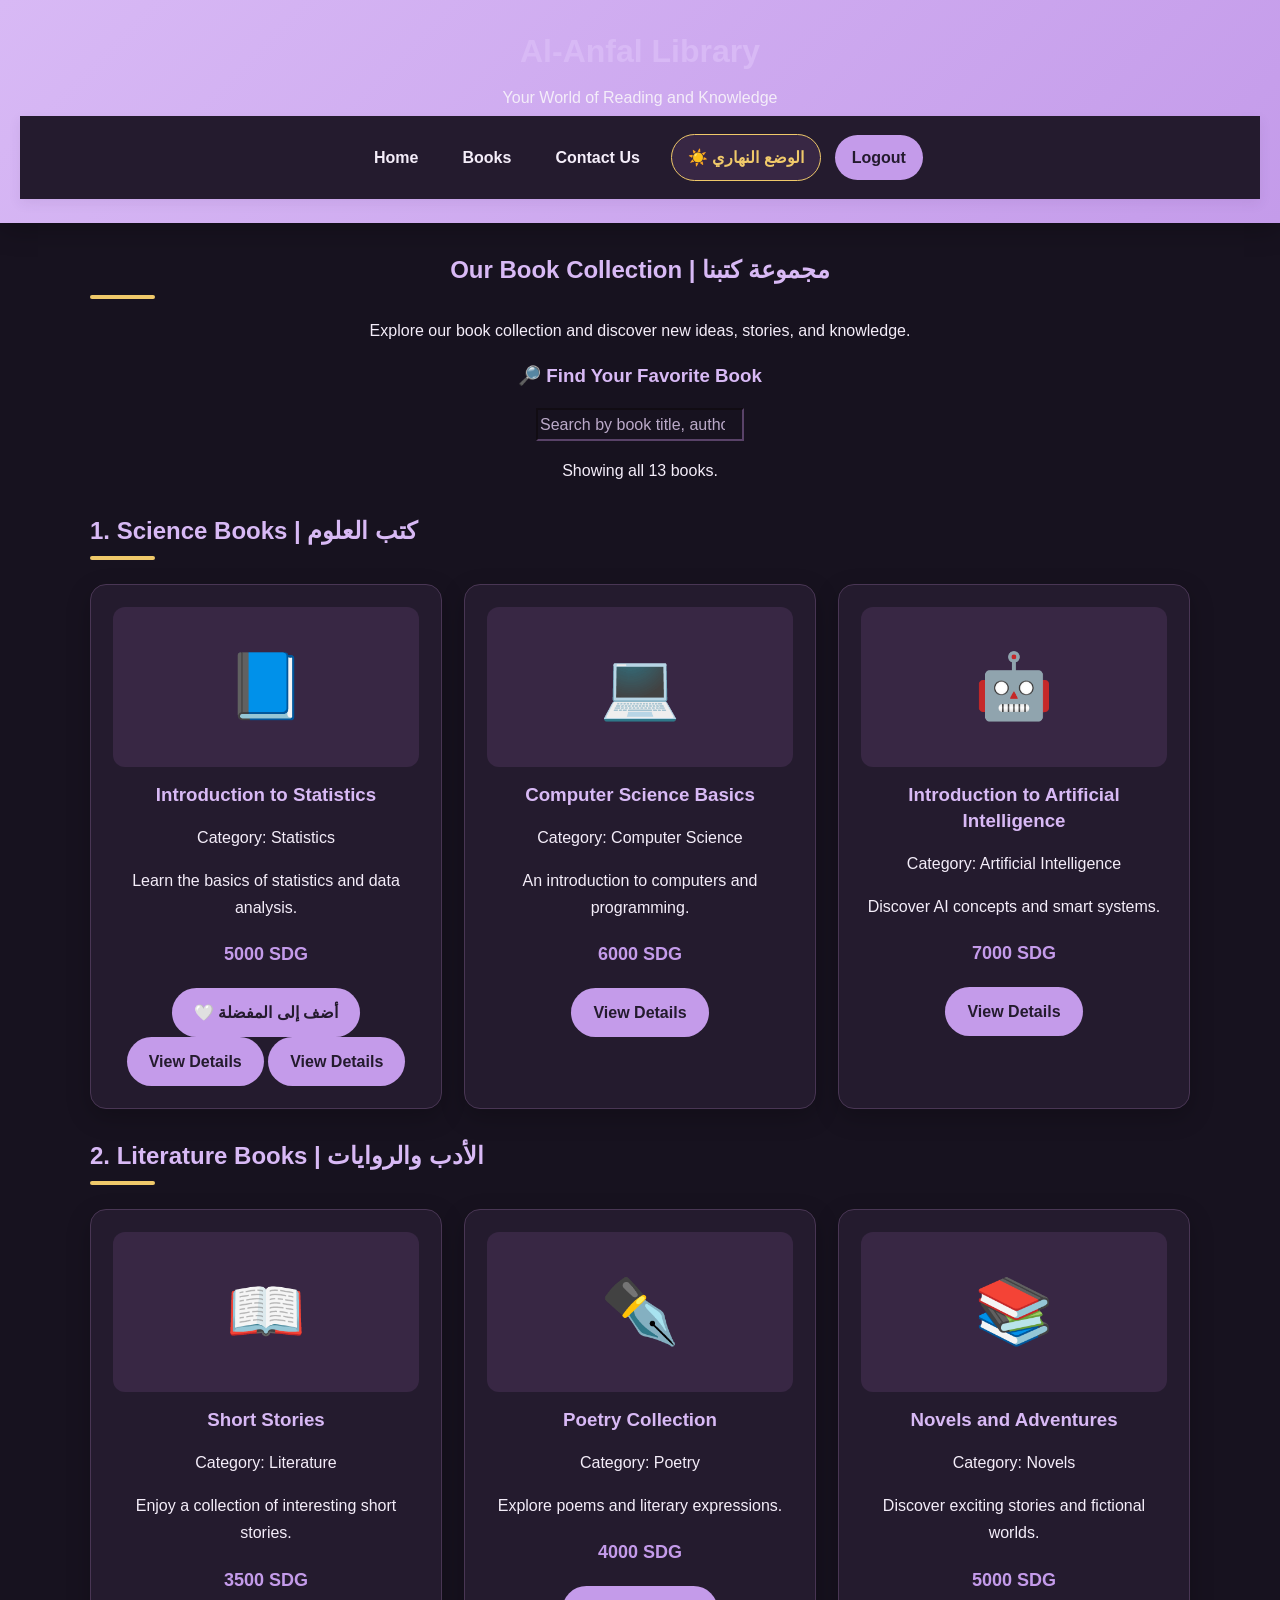
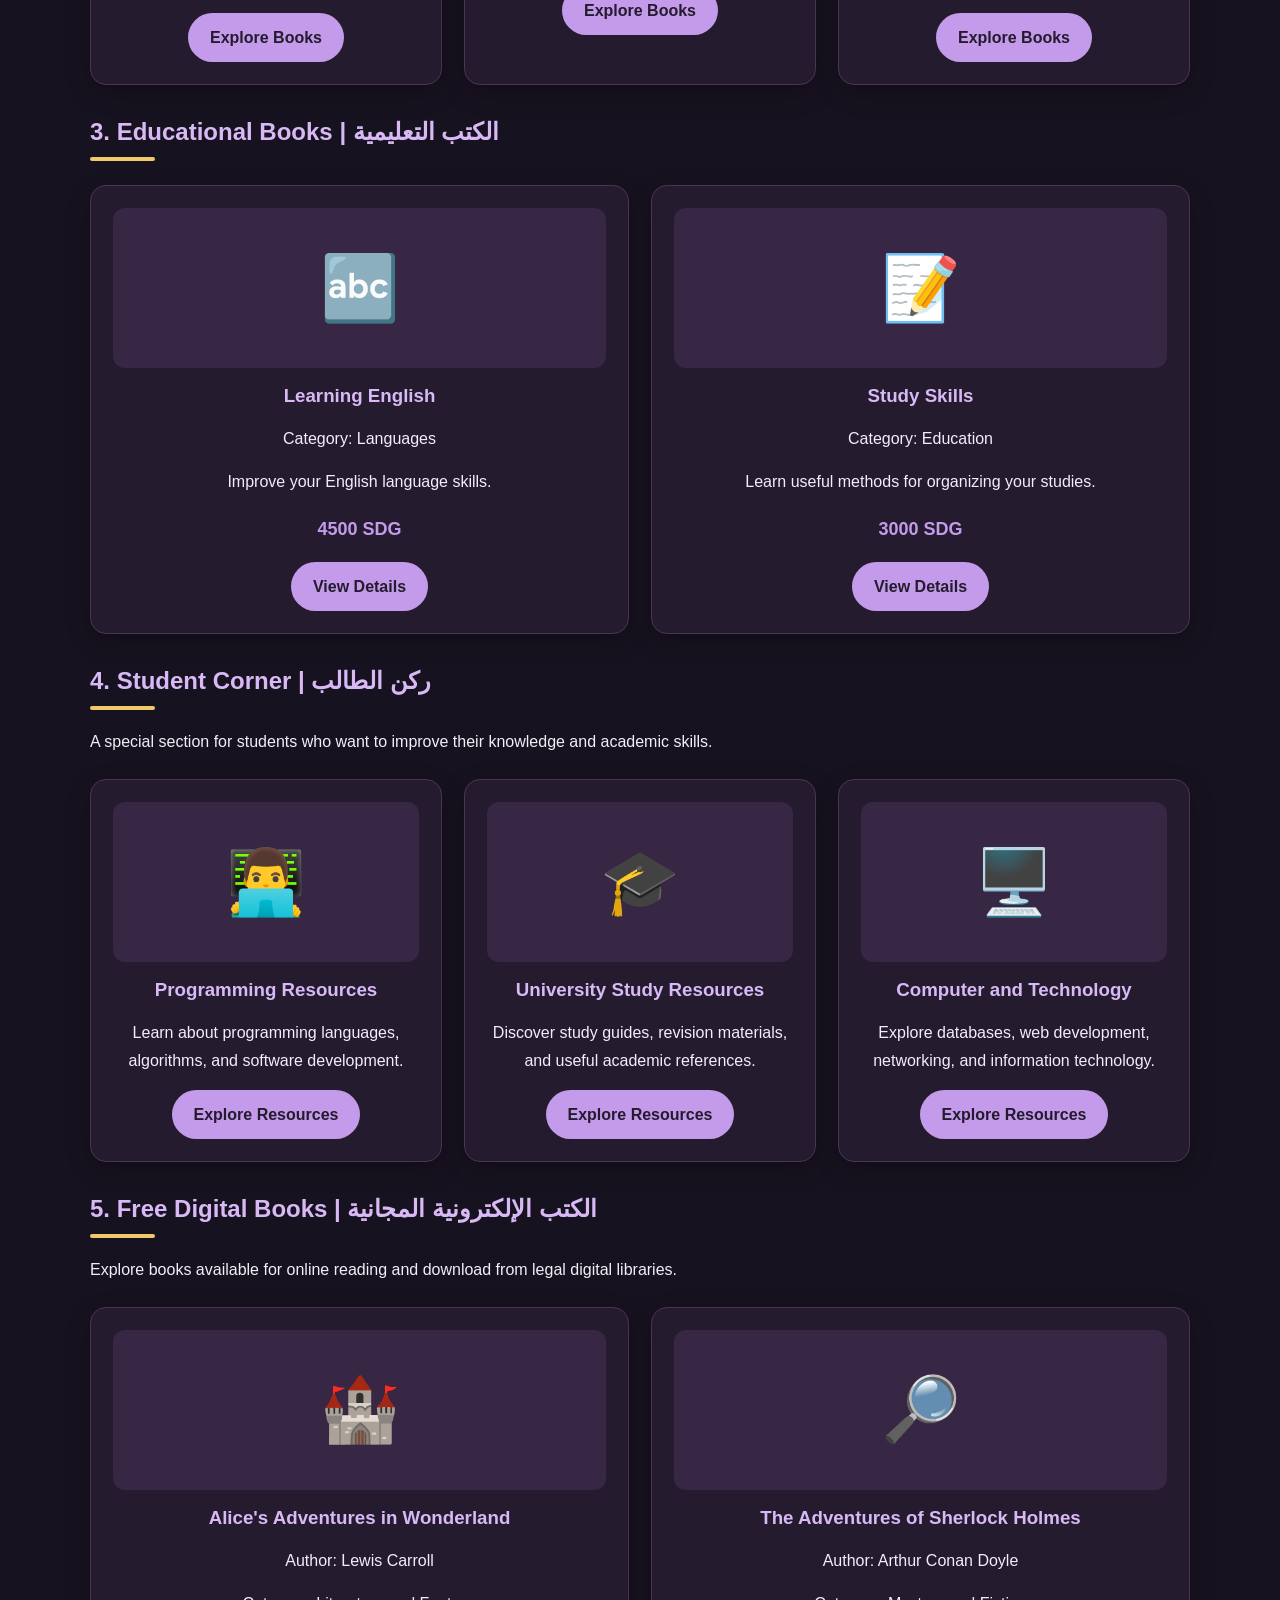
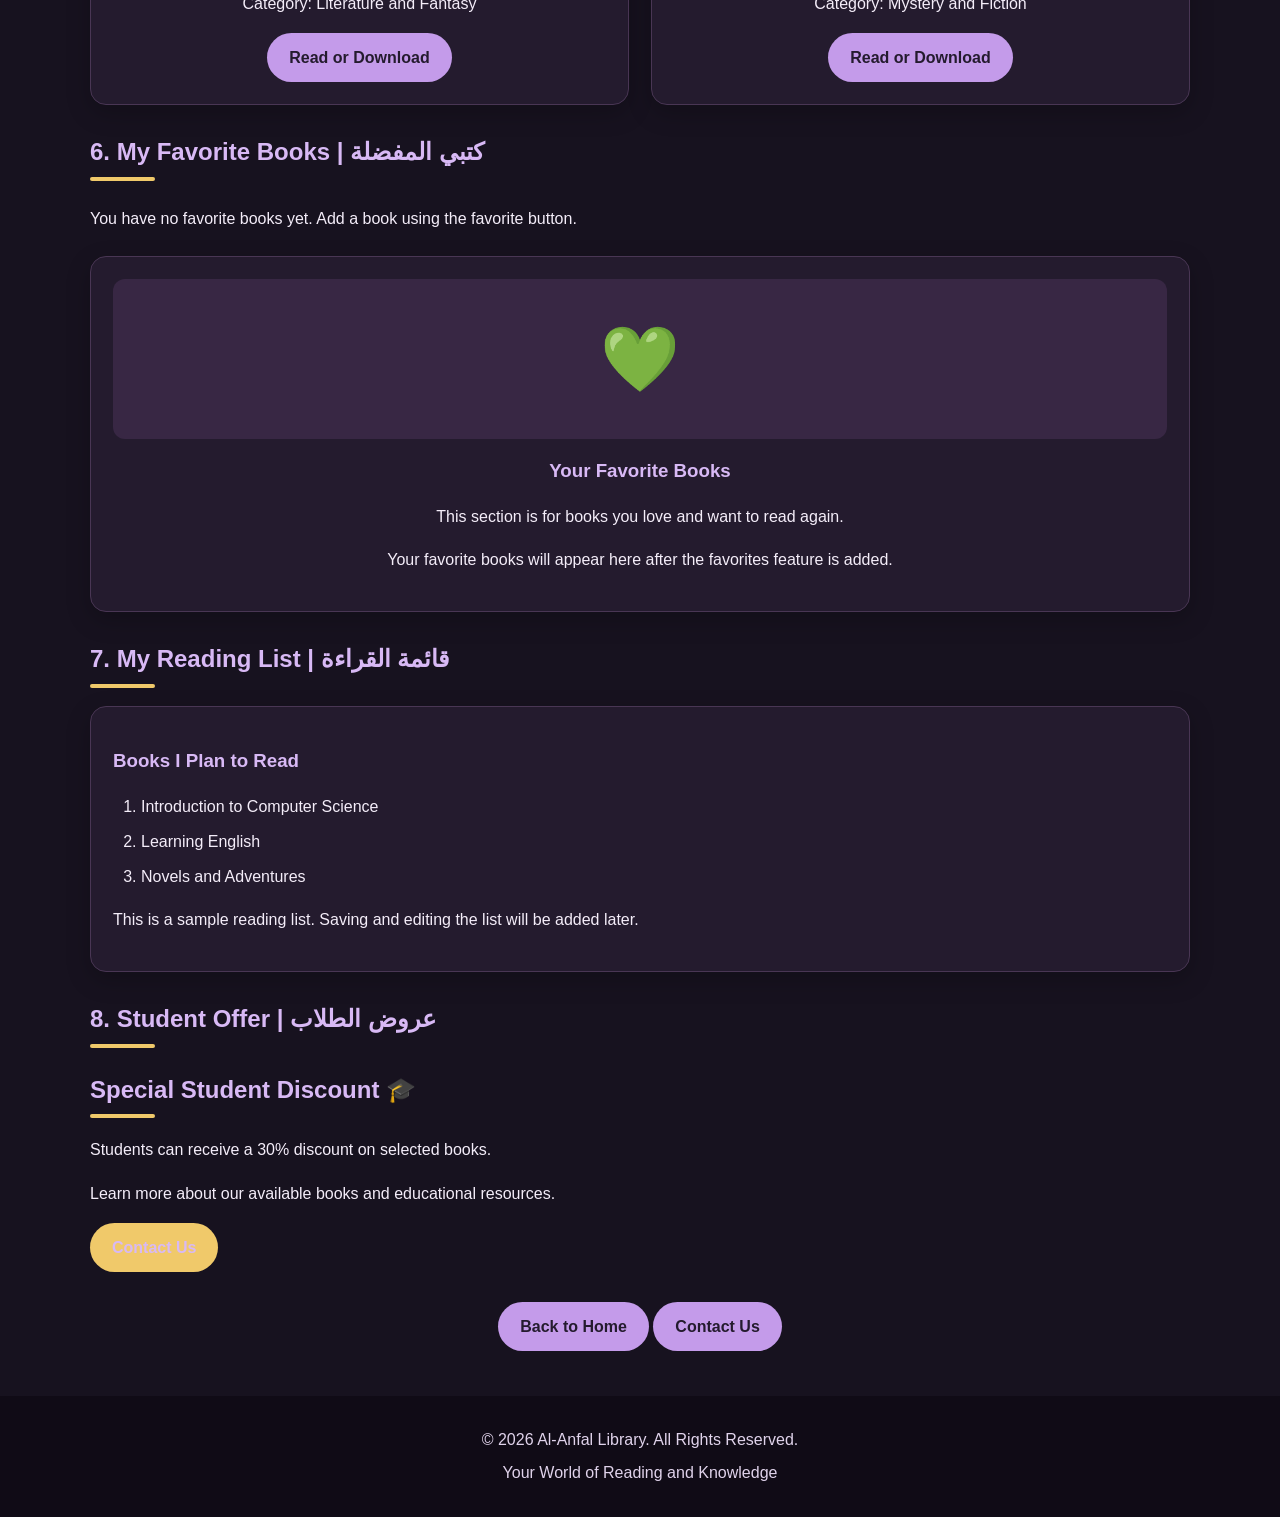
==== books.html @ e0c0d52c "Update books.html" ====
<!DOCTYPE html>
<html lang="en">

<head>
    <meta charset="UTF-8">
    <meta name="viewport" content="width=device-width, initial-scale=1.0">

    <title>Al-Anfal Library - Books</title>

    <link rel="stylesheet" href="css/style.css">
</head>

<body>

    <!-- Header -->
    <header>
        <h1>Al-Anfal Library</h1>
        <p>Your World of Reading and Knowledge</p>
        <nav class="main-nav">  
    <a href="home.html">Home</a>  
    <a href="books.html">Books</a>  
    <a href="contact.html">Contact Us</a> 
    <button type="button" id="theme-toggle" class="theme-toggle">
        🌙 الوضع الليلي
               </button>
    <a href="index.html" id="logout-link">Logout</a>  
</nav>  

        
    </header>

    <main>

        <!-- Introduction -->
        <section class="text-center">
            <h2>Our Book Collection | مجموعة كتبنا</h2>

            <p>
                Explore our book collection and discover
                new ideas, stories, and knowledge.
            </p>
    
<div class="book-search-section">
    <h3>🔎 Find Your Favorite Book</h3>

    <input
        type="search"
        id="book-search"
        class="book-search"
        placeholder="Search by book title, author, or category..."
        aria-label="Search books by title, author, or category">

    <p id="search-results" aria-live="polite">
        Explore our collection of books.
    </p>
</div>

            
        </section>

        <!-- Science Books -->
        <section id="science">

            <h2>1. Science Books | كتب العلوم</h2>

            <div class="books-grid">

                <article class="book-card" data-book-id="statistics">
                    <div class="book-cover">📘</div>
                    <div class="book-info">
                        <h3>Introduction to Statistics</h3>
                        <p>Category: Statistics</p>
                        <p>Learn the basics of statistics and data analysis.</p>
                        <p class="price">5000 SDG</p>                

<button type="button"
        class="btn favorite-btn"
        data-favorite="statistics">
    🤍 أضف إلى المفضلة
</button>

<a href="#student-offer" class="btn">View Details</a>

                        <a href="#student-offer" class="btn">View Details</a>
                    </div>
                </article>

                    <article class="book-card" data-book-id="computer-science">
                    <div class="book-cover">💻</div>

                    <div class="book-info">
                        <h3>Computer Science Basics</h3>
                        <p>Category: Computer Science</p>
                        <p>An introduction to computers and programming.</p>
                        <p class="price">6000 SDG</p>
                        <a href="#student-offer" class="btn">View Details</a>
                    </div>
                </article>

                <article class="book-card" data-book-id="artificial-intelligence">
                    <div class="book-cover">🤖</div>

                    <div class="book-info">
                        <h3>Introduction to Artificial Intelligence</h3>
                        <p>Category: Artificial Intelligence</p>
                        <p>Discover AI concepts and smart systems.</p>
                        <p class="price">7000 SDG</p>
                        <a href="#student-offer" class="btn">View Details</a>
                    </div>
                </article>

            </div>
        </section>

        <!-- Literature Books -->
        <section id="literature">

            <h2>2. Literature Books | الأدب والروايات</h2>

            <div class="books-grid">

                <article class="book-card" data-book-id="short-stories">
                    <div class="book-cover">📖</div>

                    <div class="book-info">
                        <h3>Short Stories</h3>
                        <p>Category: Literature</p>
                        <p>Enjoy a collection of interesting short stories.</p>
                        <p class="price">3500 SDG</p>
                        <a href="#pdf-books" class="btn">Explore Books</a>
                    </div>
                </article>

                <article class="book-card" data-book-id="poetry">
                    <div class="book-cover">✒️</div>

                    <div class="book-info">
                        <h3>Poetry Collection</h3>
                        <p>Category: Poetry</p>
                        <p>Explore poems and literary expressions.</p>
                        <p class="price">4000 SDG</p>
                        <a href="#pdf-books" class="btn">Explore Books</a>
                    </div>
                </article>

                <article class="book-card" data-book-id="novels">
                    <div class="book-cover">📚</div>

                    <div class="book-info">
                        <h3>Novels and Adventures</h3>
                        <p>Category: Novels</p>
                        <p>Discover exciting stories and fictional worlds.</p>
                        <p class="price">5000 SDG</p>
                        <a href="#pdf-books" class="btn">Explore Books</a>
                    </div>
                </article>

            </div>
        </section>

        <!-- Educational Books -->
        <section id="education">

            <h2>3. Educational Books | الكتب التعليمية</h2>

            <div class="books-grid">

                <article class="book-card" data-book-id="learning-english">
                    <div class="book-cover">🔤</div>

                    <div class="book-info">
                        <h3>Learning English</h3>
                        <p>Category: Languages</p>
                        <p>Improve your English language skills.</p>
                        <p class="price">4500 SDG</p>
                        <a href="#student-corner" class="btn">View Details</a>
                    </div>
                </article>

                <article class="book-card" data-book-id="study-skills">
                    <div class="book-cover">📝</div>

                    <div class="book-info">
                        <h3>Study Skills</h3>
                        <p>Category: Education</p>
                        <p>Learn useful methods for organizing your studies.</p>
                        <p class="price">3000 SDG</p>
                        <a href="#student-corner" class="btn">View Details</a>
                    </div>
                </article>

            </div>
        </section>

        <!-- Student Corner -->
        <section id="student-corner">

            <h2>4. Student Corner | ركن الطالب</h2>

            <p>
                A special section for students who want to
                improve their knowledge and academic skills.
            </p>

            <div class="books-grid">

                <article class="book-card" data-book-id="programming-resources">
                    <div class="book-cover">👨‍💻</div>

                    <div class="book-info">
                        <h3>Programming Resources</h3>
                        <p>Learn about programming languages,
                            algorithms, and software development.</p>
                        <a href="#pdf-books" class="btn">Explore Resources</a>
                    </div>
                </article>

                <article class="book-card" data-book-id="university-resources">
                    <div class="book-cover">🎓</div>

                    <div class="book-info">
                        <h3>University Study Resources</h3>
                        <p>Discover study guides, revision materials,
                            and useful academic references.</p>
                        <a href="#reading-list" class="btn">Explore Resources</a>
                    </div>
                </article>

                <article class="book-card" data-book-id="computer-technology">
                    <div class="book-cover">🖥️</div>

                    <div class="book-info">
                        <h3>Computer and Technology</h3>
                        <p>Explore databases, web development,
                            networking, and information technology.</p>
                        <a href="#pdf-books" class="btn">Explore Resources</a>
                    </div>
                </article>

            </div>
        </section>

        <!-- PDF Books -->
        <section id="pdf-books">

            <h2>5. Free Digital Books | الكتب الإلكترونية المجانية</h2>

            <p>
                Explore books available for online reading
                and download from legal digital libraries.
            </p>

            <div class="books-grid">

                <article class="book-card" data-book-id="alice-wonderland">
                    <div class="book-cover">🏰</div>

                    <div class="book-info">
                        <h3>Alice's Adventures in Wonderland</h3>
                        <p>Author: Lewis Carroll</p>
                        <p>Category: Literature and Fantasy</p>

                        <a
                            href="https://www.gutenberg.org/ebooks/11"
                            target="_blank"
                            rel="noopener noreferrer"
                            class="btn">
                            Read or Download
                        </a>
                    </div>
                </article>

                <article class="book-card" data-book-id="sherlock-holmes">
                    <div class="book-cover">🔎</div>

                    <div class="book-info">
                        <h3>The Adventures of Sherlock Holmes</h3>
                        <p>Author: Arthur Conan Doyle</p>
                        <p>Category: Mystery and Fiction</p>

                        <a
                            href="https://www.gutenberg.org/ebooks/1661"
                            target="_blank"
                            rel="noopener noreferrer"
                            class="btn">
                            Read or Download
                        </a>
                    </div>
                </article>

            </div>
        </section>

        <!-- Favorites -->
        <section id="favorites">

            <h2>6. My Favorite Books | كتبي المفضلة</h2>
        <div id="favorites-list" class="books-grid"></div>

            <div class="card text-center">
                <div class="book-cover">💚</div>

                <h3>Your Favorite Books</h3>

                <p>
                    This section is for books you love and want
                    to read again.
                </p>

                <p>
                    Your favorite books will appear here after
                    the favorites feature is added.
                </p>
            </div>
        </section>

        <!-- Reading List -->
        <section id="reading-list">

            <h2>7. My Reading List | قائمة القراءة</h2>

            <div class="card">
                <h3>Books I Plan to Read</h3>

                <ol>
                    <li>Introduction to Computer Science</li>
                    <li>Learning English</li>
                    <li>Novels and Adventures</li>
                </ol>

                <p>
                    This is a sample reading list.
                    Saving and editing the list will be added later.
                </p>
            </div>
        </section>

        <!-- Student Offer -->
        <section id="student-offer">

            <h2>8. Student Offer | عروض الطلاب</h2>

            <div class="hero">
                <h2>Special Student Discount 🎓</h2>

                <p>
                    Students can receive a 30% discount
                    on selected books.
                </p>

                <p>
                    Learn more about our available books
                    and educational resources.
                </p>

                <a href="contact.html" class="btn btn-gold">
                    Contact Us
                </a>
            </div>
        </section>

        <!-- Navigation Links -->
        <section class="text-center">
            <a href="home.html" class="btn">Back to Home</a>
            <a href="contact.html" class="btn">Contact Us</a>
        </section>

    </main>

    <!-- Footer -->
    <footer>
        <p>&copy; 2026 Al-Anfal Library. All Rights Reserved.</p>
        <p>Your World of Reading and Knowledge</p>
    </footer>
  
 <script src="js/script.js" defer></script>

</body>
</html>
---- css/style.css ----
/* ==========================================
   AL-ANFAL LIBRARY - MAIN STYLE SHEET
   Purple, Gold, Cream and White Theme
========================================== */

/* 1. General Settings */
:root {
    --primary: #43215F;
    --secondary: #7545A5;
    --light-purple: #F0E8FA;
    --gold: #D6A83E;
    --cream: #FFF9EF;
    --white: #FFFFFF;
    --text: #30243A;
    --muted: #756B7C;
    --border: #E5D9EF;
    --shadow: 0 8px 24px rgba(67, 33, 95, 0.12);
    --radius: 16px;
}

* {
    box-sizing: border-box;
}

html {
    scroll-behavior: smooth;
}

body {
    margin: 0;
    padding: 0;
    font-family: Arial, Tahoma, sans-serif;
    background: var(--cream);
    color: var(--text);
    line-height: 1.7;
    font-size: 16px;
}

img {
    max-width: 100%;
    height: auto;
}

a {
    color: var(--secondary);
    text-decoration: none;
    transition: 0.25s ease;
}

a:hover {
    color: var(--gold);
}

button,
input,
textarea,
select {
    font: inherit;
}

button,
input[type="submit"] {
    cursor: pointer;
}

/* 2. Header */
header {
    background: linear-gradient(135deg, var(--primary), var(--secondary));
    color: var(--white);
    padding: 24px 20px;
    text-align: center;
    box-shadow: var(--shadow);
}

header h1,
header h2 {
    color: var(--white);
    margin: 5px 0 10px;
}

header p {
    margin: 5px 0;
    color: var(--light-purple);
}

header img {
    max-height: 130px;
    object-fit: contain;
}

/* 3. Navigation */
nav,
.main-nav {
    display: flex;
    flex-wrap: wrap;
    justify-content: center;
    align-items: center;
    gap: 10px;
    width: 100%;
    padding: 14px 12px;
    background: var(--white);
    box-shadow: 0 4px 12px rgba(67, 33, 95, 0.08);
    position: relative;
    z-index: 5;
}

nav a,
.main-nav a {
    display: inline-block;
    padding: 9px 17px;
    border-radius: 25px;
    color: var(--primary);
    font-weight: bold;
    white-space: nowrap;
}

nav a:hover,
.main-nav a:hover,
nav a.active {
    background: var(--light-purple);
    color: var(--secondary);
}

nav a.logout-link,
.main-nav a#logout-link,
nav a:last-child.logout-link {
    background: var(--secondary);
    color: var(--white);
}

nav a.logout-link:hover,
.main-nav a#logout-link:hover {
    background: var(--primary);
    color: var(--gold);
}

/* 4. Main Content */
main {
    width: min(1100px, 94%);
    margin: 30px auto;
    min-height: 50vh;
}

section {
    margin-bottom: 30px;
}

h1,
h2,
h3,
h4 {
    color: var(--primary);
    line-height: 1.4;
}

h2 {
    margin-top: 25px;
    margin-bottom: 18px;
}

h2::after {
    content: "";
    display: block;
    width: 65px;
    height: 4px;
    margin-top: 8px;
    border-radius: 5px;
    background: var(--gold);
}

/* 5. Library Banner */
.library-banner {
    min-height: 300px;
    display: flex;
    flex-direction: column;
    justify-content: center;
    align-items: center;
    text-align: center;
    padding: 35px 20px;
    margin: 24px auto;
    width: min(1100px, 94%);
    border-radius: var(--radius);
    color: var(--white);
    background:
        linear-gradient(rgba(42, 20, 61, 0.65),
                        rgba(42, 20, 61, 0.65)),
        url("library-banner.png") center/cover no-repeat;
    box-shadow: var(--shadow);
}

.library-banner h1,
.library-banner h2,
.library-banner p {
    color: var(--white);
}

.library-banner h1 {
    font-size: clamp(28px, 5vw, 44px);
}

.library-banner p {
    max-width: 700px;
}

/* 6. General Cards */
.card,
.book-card,
.feature-card,
.info-card,
.contact-card {
    background: var(--white);
    border: 1px solid var(--border);
    border-radius: var(--radius);
    padding: 22px;
    box-shadow: var(--shadow);
    transition: transform 0.25s ease, box-shadow 0.25s ease;
}

.card:hover,
.book-card:hover,
.feature-card:hover,
.info-card:hover,
.contact-card:hover {
    transform: translateY(-4px);
    box-shadow: 0 12px 28px rgba(67, 33, 95, 0.17);
}

/* 7. Grids */
.books-grid,
.features-grid,
.cards-grid,
.book-list,
.services-grid {
    display: grid;
    grid-template-columns: repeat(auto-fit, minmax(220px, 1fr));
    gap: 22px;
    margin: 24px 0;
}

.book-card,
.feature-card {
    text-align: center;
    overflow: hidden;
}

.book-card h3,
.feature-card h3 {
    margin: 12px 0;
}

.book-card p,
.feature-card p {
    color: var(--muted);
}

/* 8. Book Images */
.book-card img,
.book-cover img,
.book-image,
.feature-card img {
    display: block;
    width: 100%;
    height: 220px;
    object-fit: cover;
    border-radius: 12px;
    margin: 0 auto 15px;
}

.book-cover {
    min-height: 160px;
    display: flex;
    justify-content: center;
    align-items: center;
    font-size: 64px;
    background: var(--light-purple);
    border-radius: 12px;
    margin-bottom: 15px;
}

.book-card .price,
.price {
    color: var(--secondary);
    font-weight: bold;
    font-size: 18px;
}

/* 9. Buttons */
.btn,
button,
input[type="submit"],
.button {
    display: inline-block;
    border: none;
    border-radius: 28px;
    padding: 11px 22px;
    background: var(--secondary);
    color: var(--white);
    font-weight: bold;
    text-align: center;
    transition: 0.25s ease;
}

.btn:hover,
button:hover,
input[type="submit"]:hover,
.button:hover {
    background: var(--primary);
    color: var(--gold);
    transform: translateY(-2px);
}

.btn-gold {
    background: var(--gold);
    color: var(--primary);
}

/* 10. Forms, Login and Create Account */
form {
    width: 100%;
}

.login-container,
.login-box,
.account-container,
.register-container,
.form-container {
    width: min(460px, 92%);
    margin: 35px auto;
    padding: 30px;
    background: var(--white);
    border: 1px solid var(--border);
    border-radius: 20px;
    box-shadow: var(--shadow);
}

.login-container h2,
.login-box h2,
.account-container h2,
.register-container h2,
.form-container h2 {
    text-align: center;
}

label {
    display: block;
    margin: 12px 0 6px;
    color: var(--primary);
    font-weight: bold;
}

input[type="text"],
input[type="email"],
input[type="password"],
input[type="tel"],
input[type="number"],
input[type="url"],
select,
textarea {
    width: 100%;
    padding: 12px 14px;
    margin-bottom: 12px;
    border: 1px solid var(--border);
    border-radius: 10px;
    background: #FFFEFF;
    color: var(--text);
    outline: none;
}

input:focus,
select:focus,
textarea:focus {
    border-color: var(--secondary);
    box-shadow: 0 0 0 3px rgba(117, 69, 165, 0.12);
}

textarea {
    min-height: 120px;
    resize: vertical;
}

form input[type="submit"],
.login-container button,
.login-box button,
.account-container button,
.register-container button {
    width: 100%;
    margin-top: 10px;
}

.form-links,
.login-links {
    text-align: center;
    margin-top: 18px;
}

.form-links a,
.login-links a {
    display: inline-block;
    margin: 5px;
}

/* 11. Contact Page */
.contact-container,
.contact-section {
    display: grid;
    grid-template-columns: repeat(auto-fit, minmax(250px, 1fr));
    gap: 22px;
    margin: 25px 0;
}

.contact-card {
    overflow-wrap: anywhere;
}

.contact-card h3 {
    color: var(--secondary);
}

/* 12. Comments */
.comments-section,
.comment-box {
    background: var(--white);
    padding: 24px;
    margin: 25px 0;
    border-radius: var(--radius);
    border: 1px solid var(--border);
    box-shadow: var(--shadow);
}

.comment {
    padding: 14px;
    margin: 12px 0;
    background: var(--light-purple);
    border-radius: 10px;
    overflow-wrap: anywhere;
}

/* 13. Student Corner and Reading Lists */
.student-corner,
.reading-list,
.favorites-section,
.free-books {
    background: var(--white);
    padding: 24px;
    margin: 25px 0;
    border-radius: var(--radius);
    border: 1px solid var(--border);
}

li {
    margin-bottom: 8px;
}

ul,
ol {
    padding-inline-start: 28px;
}

/* 14. Footer */
footer {
    margin-top: 45px;
    padding: 24px 16px;
    text-align: center;
    background: var(--primary);
    color: var(--white);
}

footer p {
    margin: 6px 0;
    color: var(--light-purple);
}

footer a {
    color: var(--gold);
}

footer a:hover {
    color: var(--white);
}

/* 15. Utility Classes */
.text-center {
    text-align: center;
}

.highlight {
    color: var(--secondary);
    font-weight: bold;
}

.gold-text {
    color: var(--gold);
}

.hidden {
    display: none;
}

hr {
    border: none;
    border-top: 1px solid var(--border);
    margin: 25px 0;
}

/* 16. Tablet and Mobile */
@media (max-width: 768px) {
    header {
        padding: 20px 12px;
    }

    nav,
    .main-nav {
        gap: 6px;
        padding: 10px 6px;
    }

    nav a,
    .main-nav a {
        padding: 8px 12px;
        font-size: 14px;
    }

    main {
        width: 94%;
        margin: 22px auto;
    }

    .library-banner {
        min-height: 230px;
        padding: 25px 14px;
    }

    .books-grid,
    .features-grid,
    .cards-grid,
    .book-list,
    .services-grid {
        grid-template-columns: repeat(auto-fit, minmax(155px, 1fr));
        gap: 14px;
    }

    .book-card,
    .feature-card,
    .card {
        padding: 14px;
    }

    .book-card img,
    .book-cover img,
    .book-image,
    .feature-card img {
        height: 170px;
    }

    .login-container,
    .login-box,
    .account-container,
    .register-container,
    .form-container {
        padding: 22px 18px;
    }
}

@media (max-width: 400px) {
    body {
        font-size: 14px;
    }

    nav a,
    .main-nav a {
        padding: 7px 10px;
        font-size: 12px;
    }

    .books-grid,
    .features-grid,
    .cards-grid,
    .book-list,
    .services-grid {
        grid-template-columns: 1fr;
    }

    .book-card img,
    .book-cover img,
    .book-image,
    .feature-card img {
        height: 220px;
    }
}

/* =====================================
   AL-ANFAL LIBRARY - DARK MODE
===================================== */

body {
    transition:
        background-color 0.3s ease,
        color 0.3s ease;
}

body.dark-mode {
    --primary: #D8B9F5;
    --secondary: #C49BEA;
    --light-purple: #382744;
    --gold: #F0C96A;
    --cream: #17121F;
    --white: #241B2E;
    --text: #F4EDF9;
    --muted: #C5B8D0;
    --border: #493654;
    --shadow: 0 8px 24px rgba(0, 0, 0, 0.22);

    background: var(--cream);
    color: var(--text);
}

/* Headings and text */
body.dark-mode h1,
body.dark-mode h2,
body.dark-mode h3,
body.dark-mode h4 {
    color: var(--primary);
}

body.dark-mode p,
body.dark-mode li,
body.dark-mode label {
    color: var(--text);
}

/* Navigation */
body.dark-mode nav,
body.dark-mode .main-nav {
    background: #241B2E;
}

body.dark-mode nav a,
body.dark-mode .main-nav a {
    color: #F4EDF9;
}

body.dark-mode nav a:hover,
body.dark-mode .main-nav a:hover,
body.dark-mode nav a.active {
    background: #493654;
    color: #F0C96A;
}

/* Cards and sections */
body.dark-mode .card,
body.dark-mode .book-card,
body.dark-mode .feature-card,
body.dark-mode .info-card,
body.dark-mode .contact-card,
body.dark-mode .comments-section,
body.dark-mode .comment-box,
body.dark-mode .student-corner,
body.dark-mode .reading-list,
body.dark-mode .favorites-section,
body.dark-mode .free-books {
    background: #241B2E;
    color: #F4EDF9;
    border-color: #493654;
}

/* Inputs */
body.dark-mode input,
body.dark-mode textarea,
body.dark-mode select {
    background: #17121F;
    color: #F4EDF9;
    border-color: #594268;
}

body.dark-mode input::placeholder,
body.dark-mode textarea::placeholder {
    color: #BBAAC9;
}

/* Book cover placeholders */
body.dark-mode .book-cover {
    background: #382744;
}

/* Comments */
body.dark-mode .comment {
    background: #382744;
    color: #F4EDF9;
}

/* Keep banner image and overlay */
body.dark-mode .library-banner {
    color: #FFFFFF;
}

/* Footer */
body.dark-mode footer {
    background: #100B16;
    color: #F4EDF9;
}

body.dark-mode footer p {
    color: #E0D3EB;
}

/* Theme toggle button */
.theme-toggle {
    display: inline-flex;
    align-items: center;
    justify-content: center;
    gap: 8px;
    padding: 9px 16px;
    margin: 4px;
    border: 1px solid #D6A83E;
    border-radius: 25px;
    background: #F0E8FA;
    color: #43215F;
    font-weight: bold;
    cursor: pointer;
}

.theme-toggle:hover {
    background: #D6A83E;
    color: #43215F;
}

body.dark-mode .theme-toggle {
    background: #382744;
    color: #F0C96A;
    border-color: #F0C96A;
}
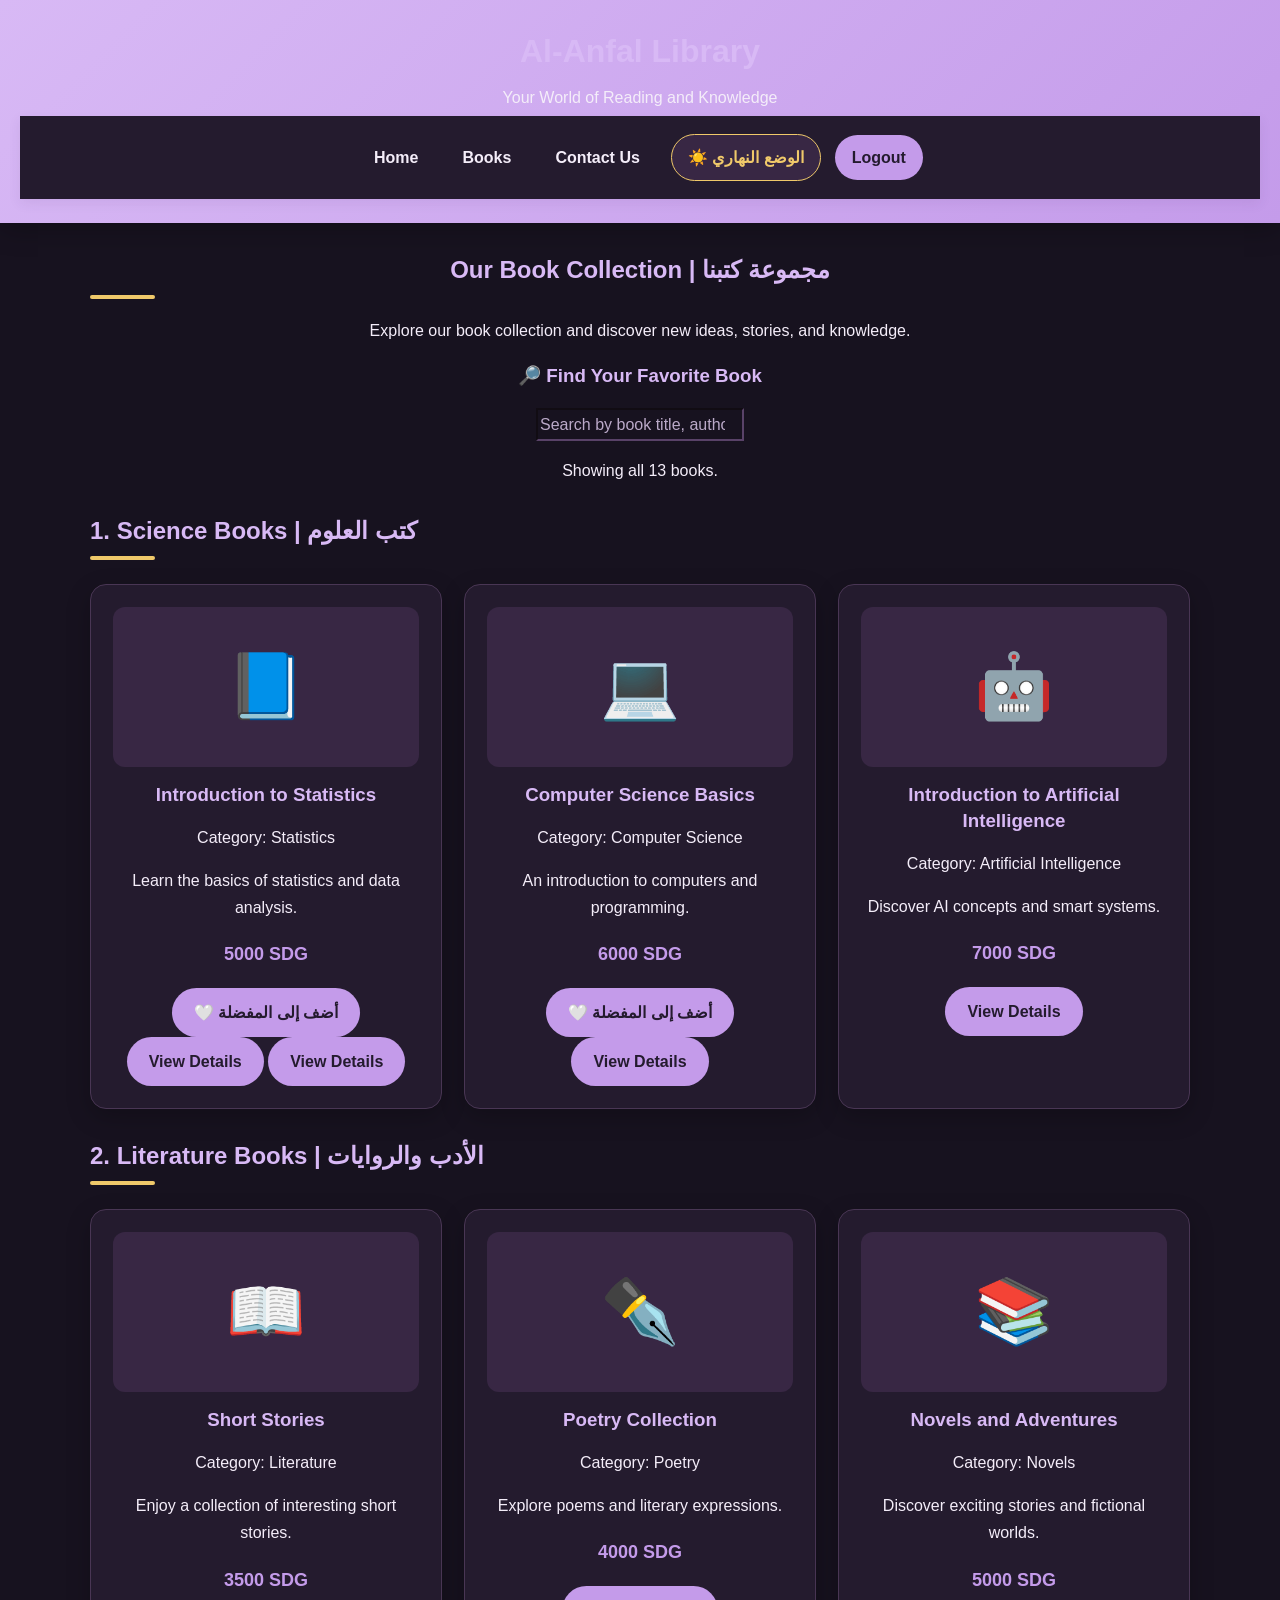
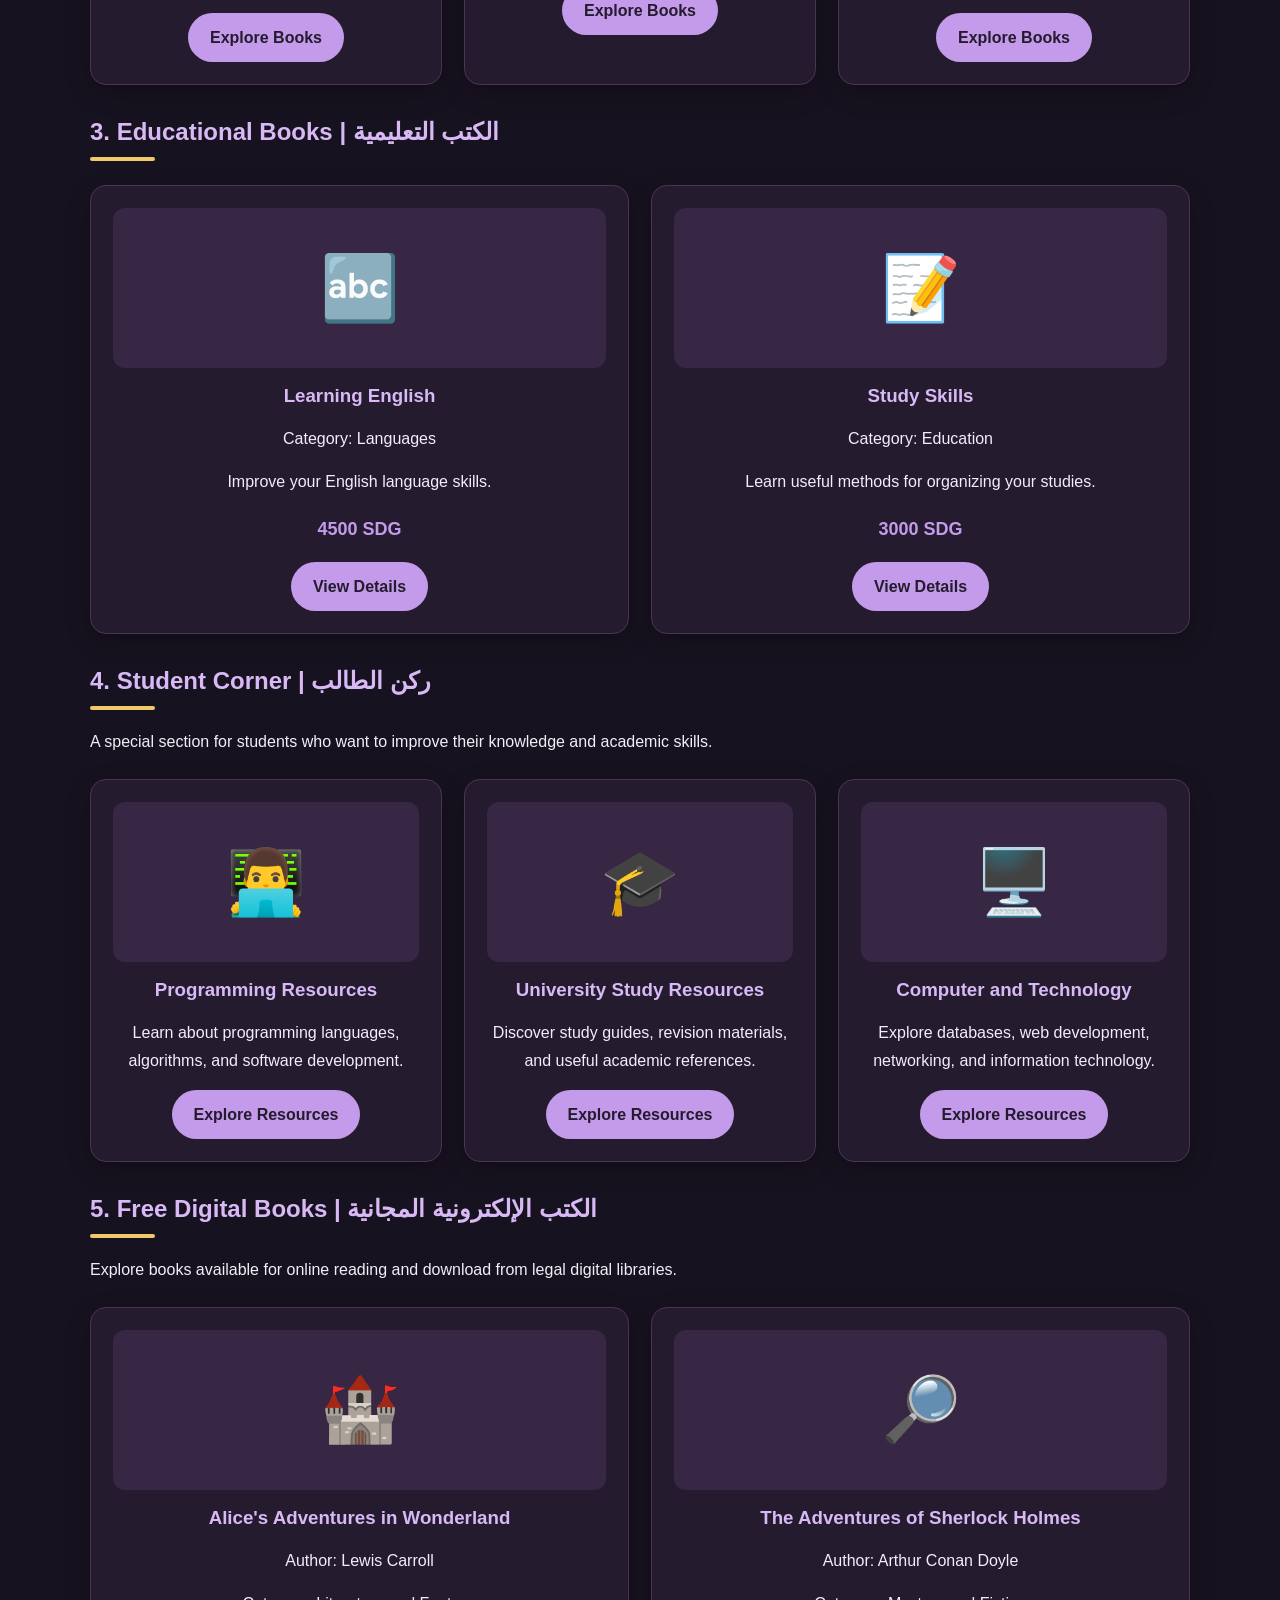
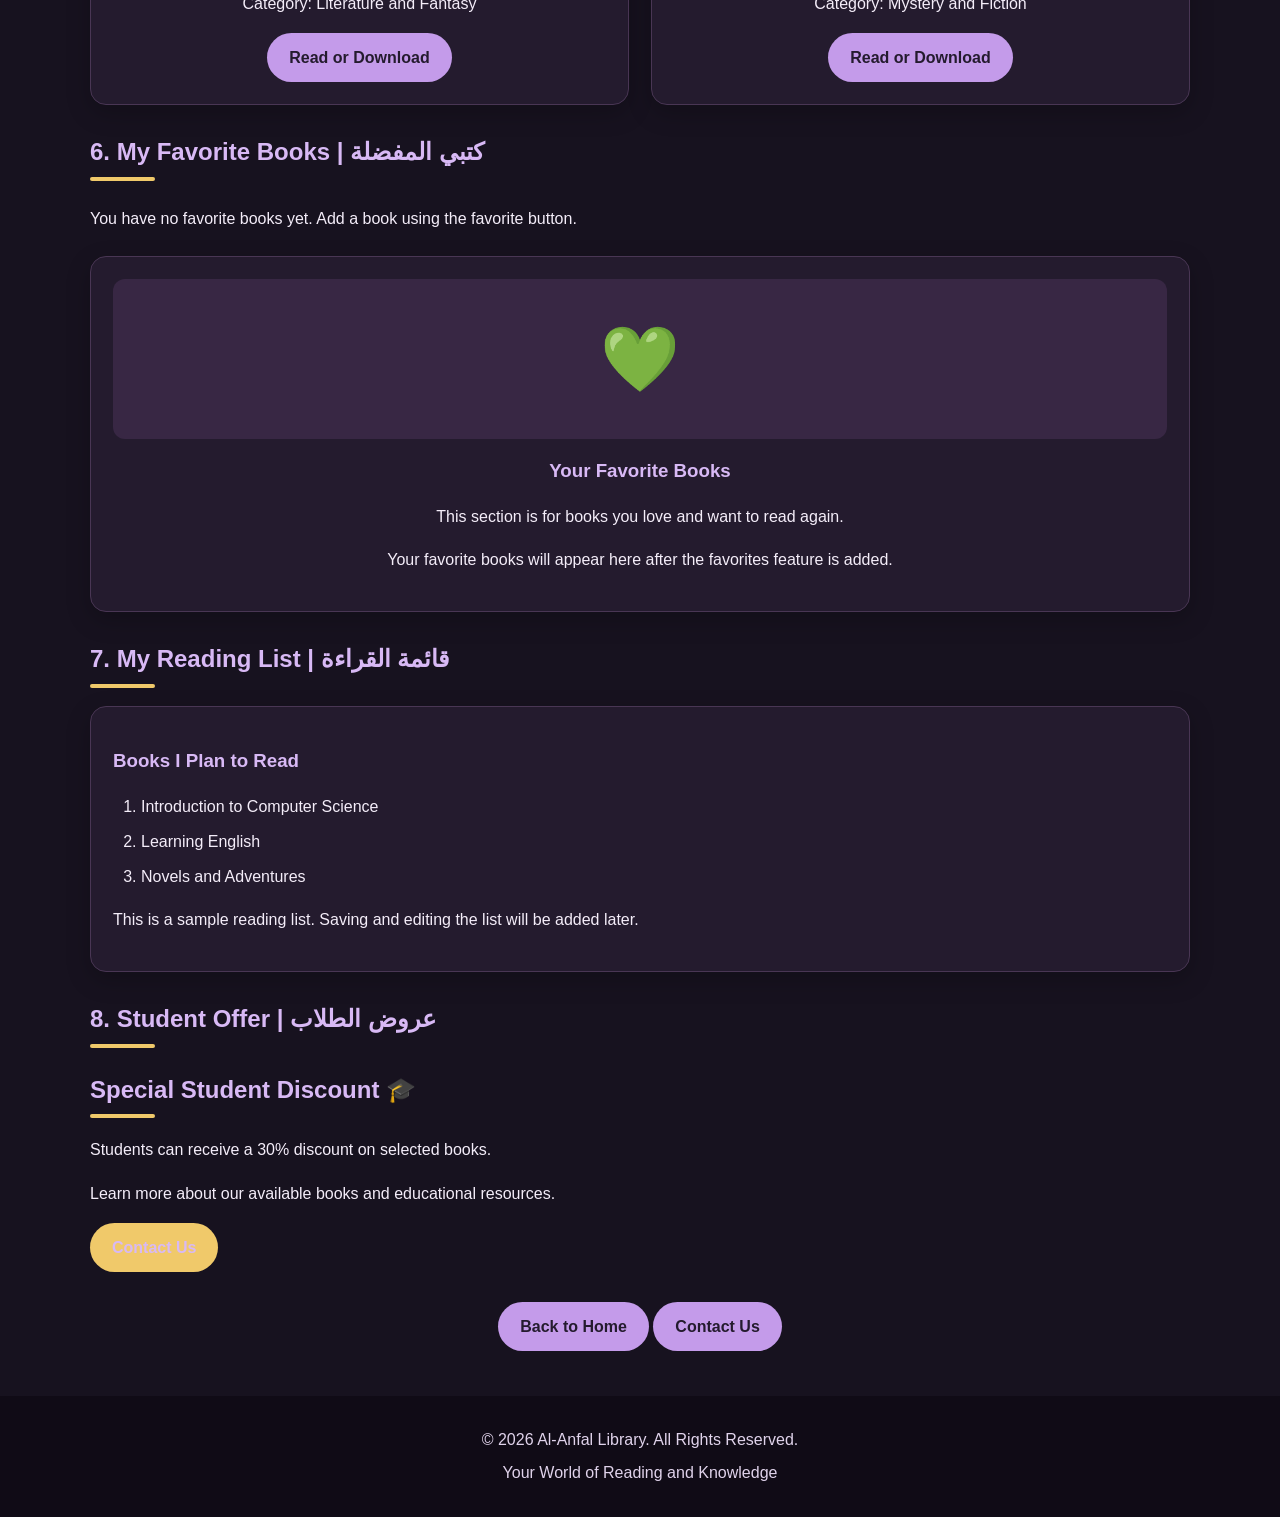
==== commit 10028090: "Update books.html" ====
--- a/books.html
+++ b/books.html
@@ -93,7 +93,13 @@
                         <p>Category: Computer Science</p>
                         <p>An introduction to computers and programming.</p>
                         <p class="price">6000 SDG</p>
-                        <a href="#student-offer" class="btn">View Details</a>
+
+<button type="button"
+        class="btn favorite-btn"
+        data-favorite="computer-science">
+    🤍 أضف إلى المفضلة
+</button>
+<a href="#student-offer" class="btn">View Details</a>
                     </div>
                 </article>
 
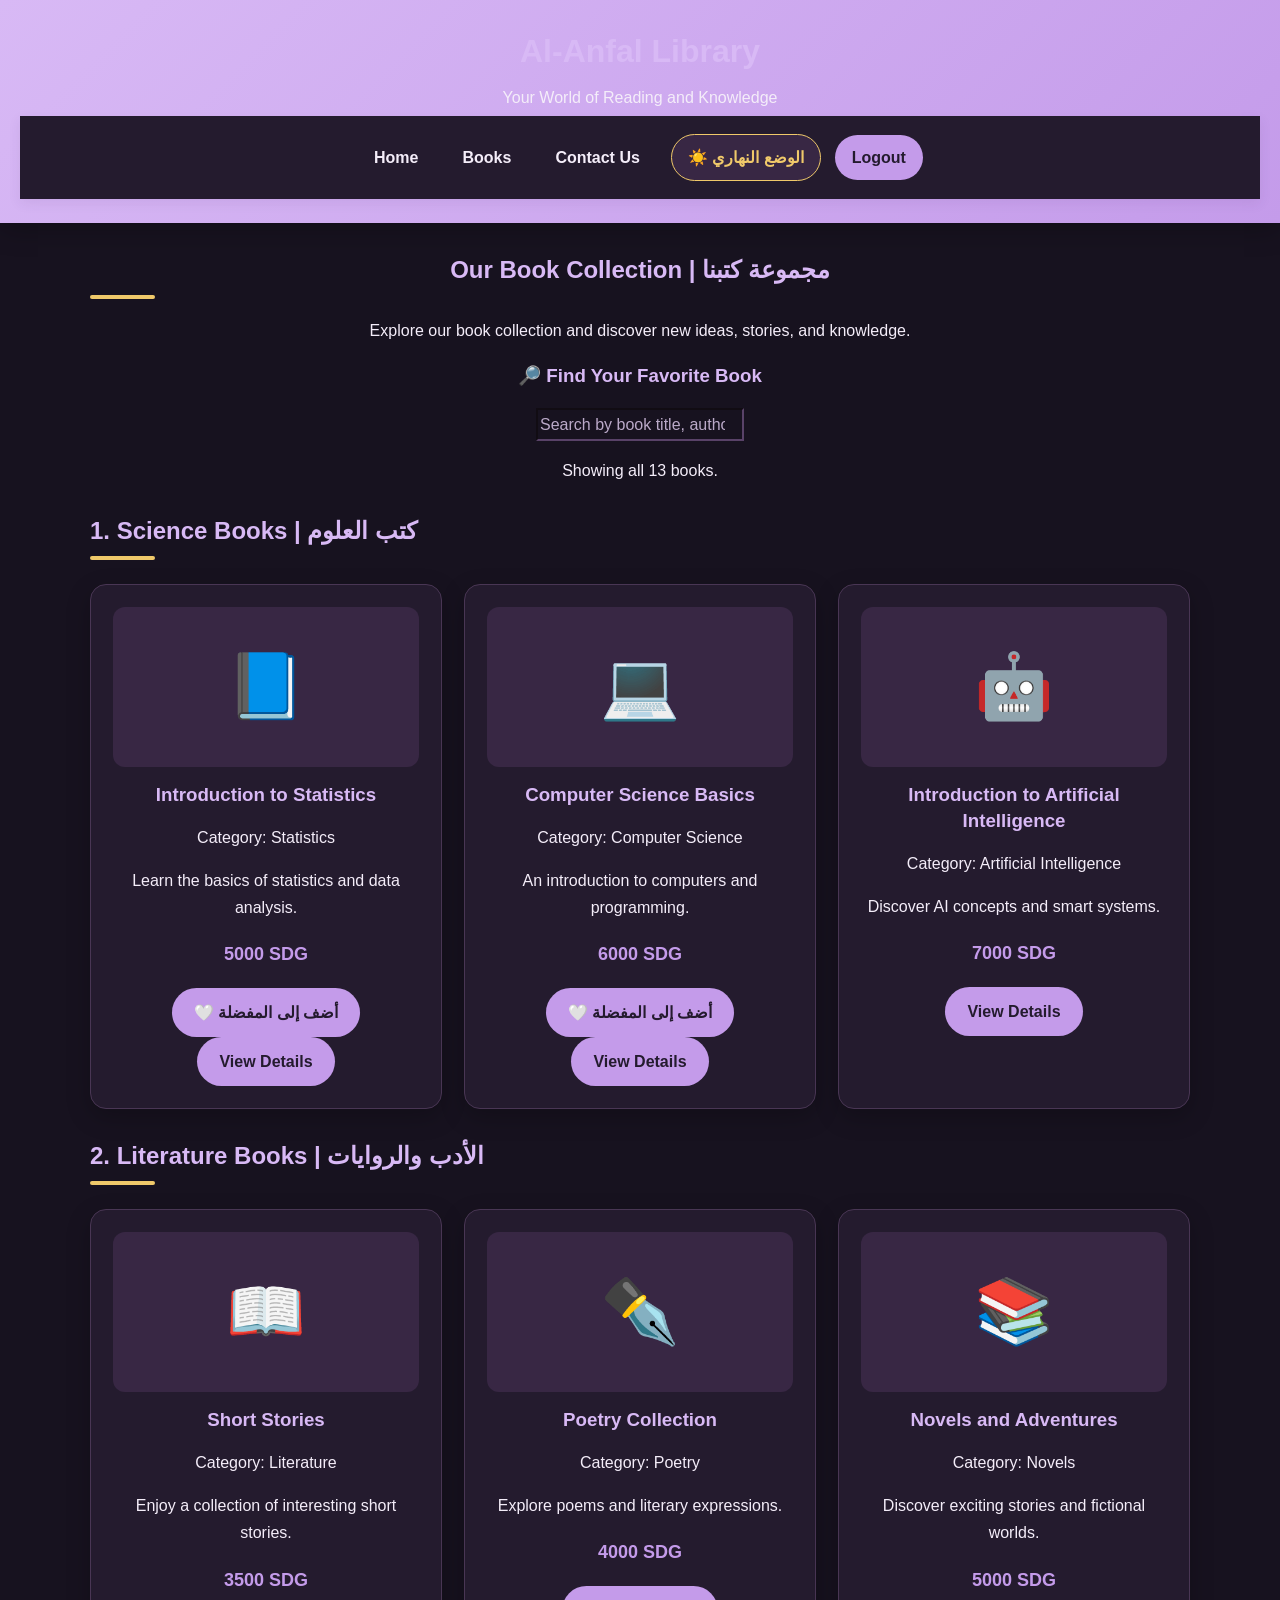
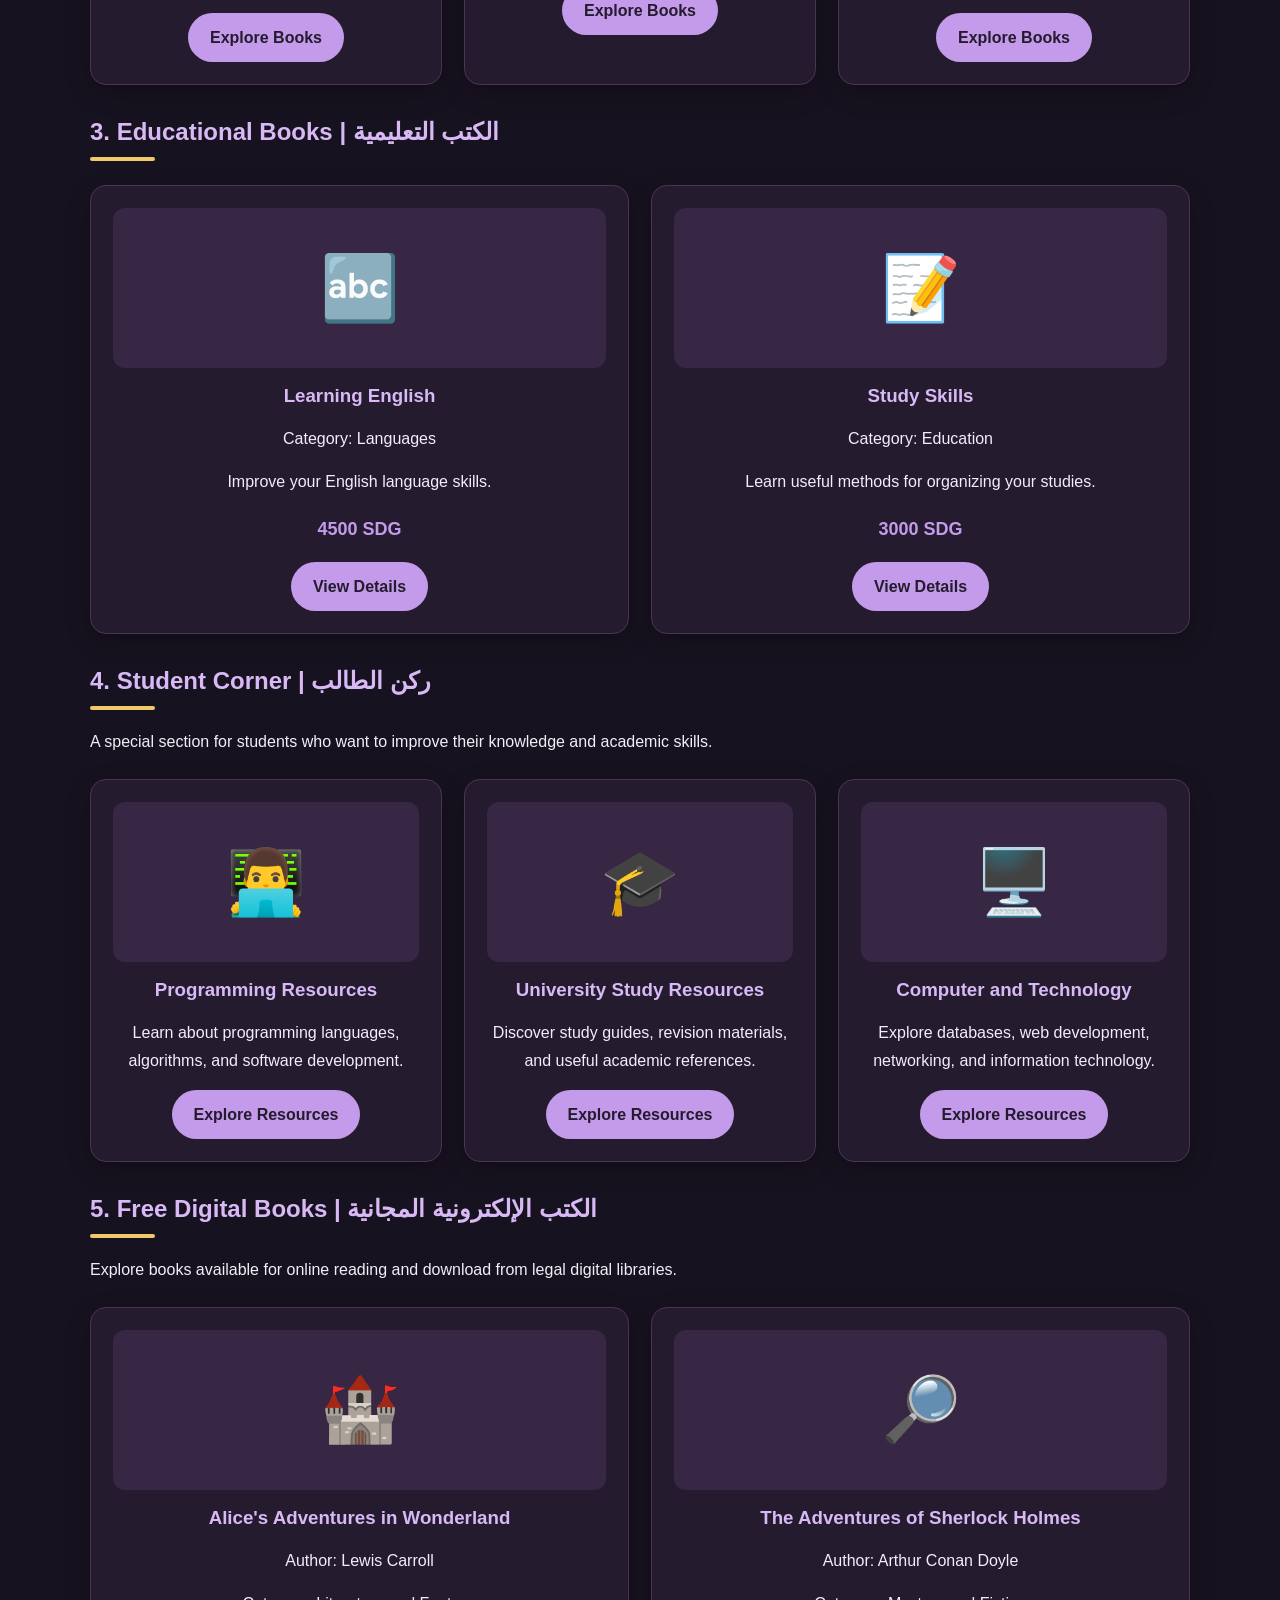
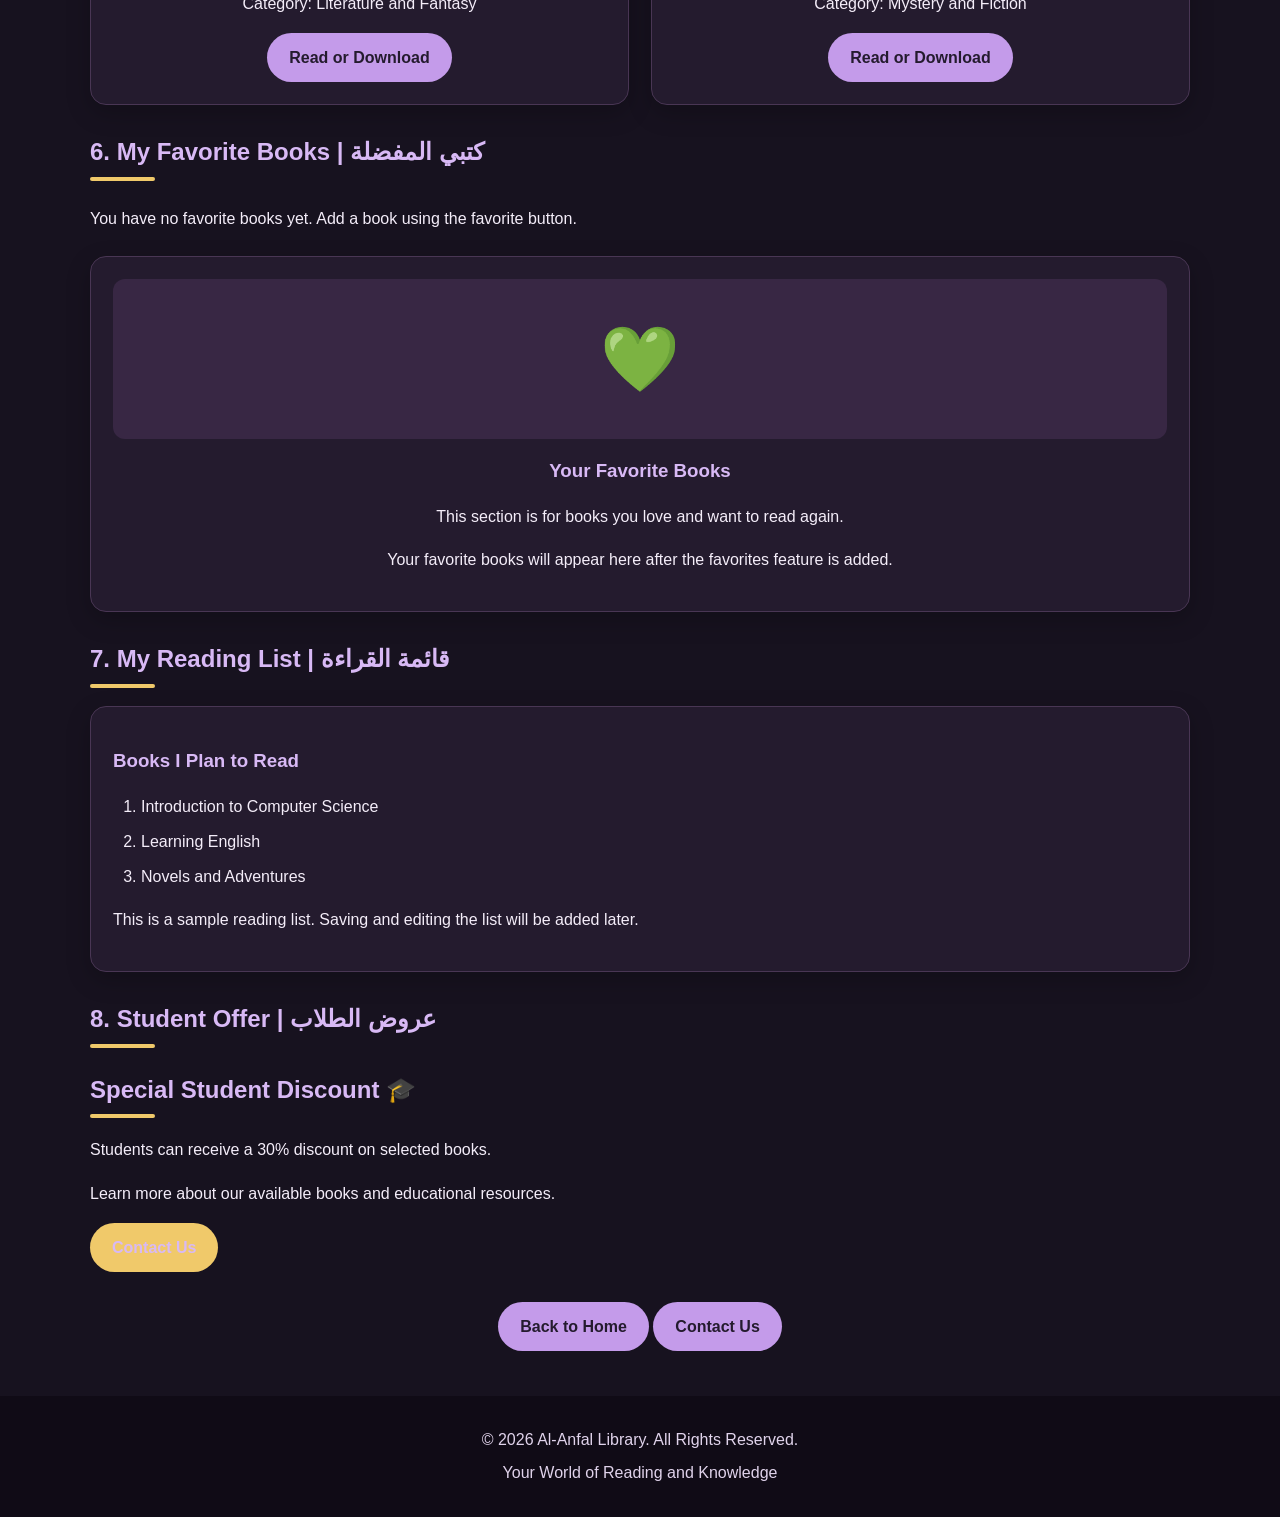
==== commit 9316e864: "Update books.html" ====
--- a/books.html
+++ b/books.html
@@ -71,7 +71,8 @@
                         <h3>Introduction to Statistics</h3>
                         <p>Category: Statistics</p>
                         <p>Learn the basics of statistics and data analysis.</p>
-                        <p class="price">5000 SDG</p>                
+                        
+<p class="price">5000 SDG</p>
 
 <button type="button"
         class="btn favorite-btn"
@@ -79,9 +80,7 @@
     🤍 أضف إلى المفضلة
 </button>
 
-<a href="#student-offer" class="btn">View Details</a>
-
-                        <a href="#student-offer" class="btn">View Details</a>
+<a href="#student-offer" class="btn">View Details</a>                   
                     </div>
                 </article>
 
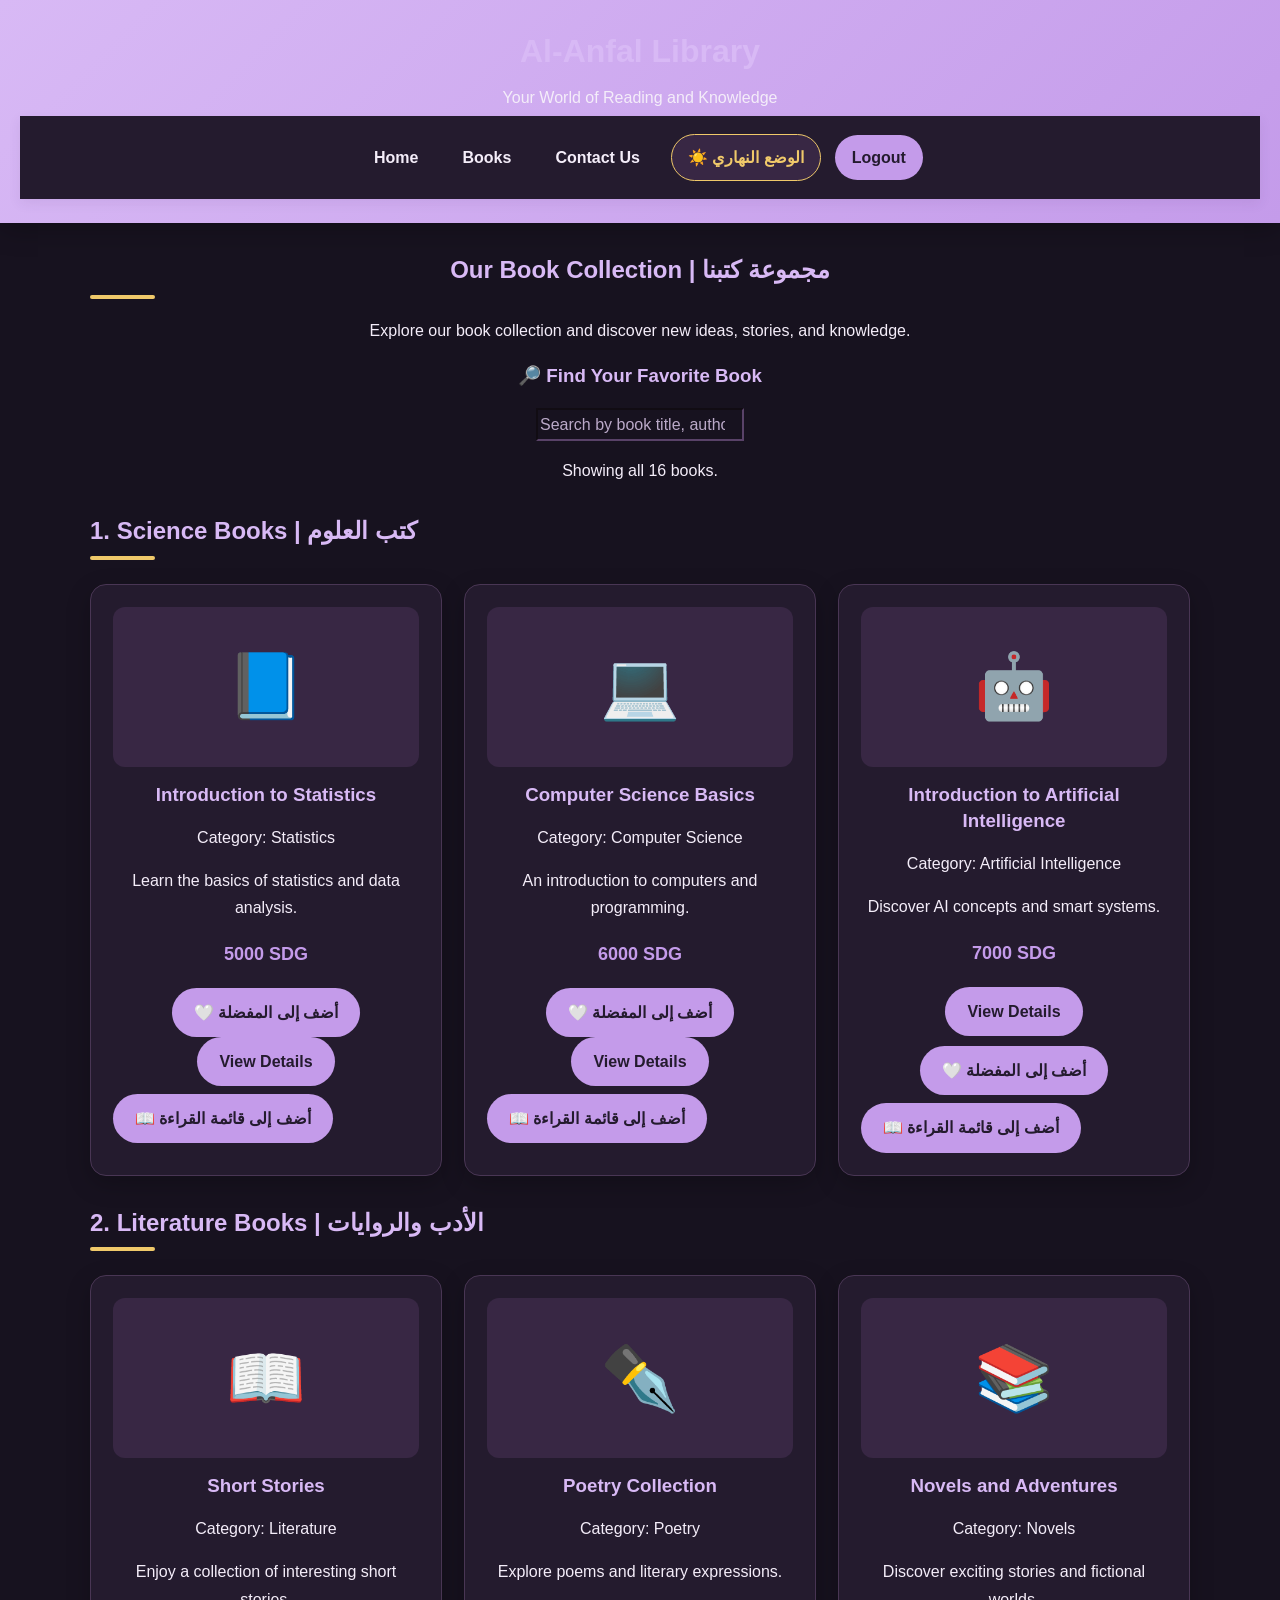
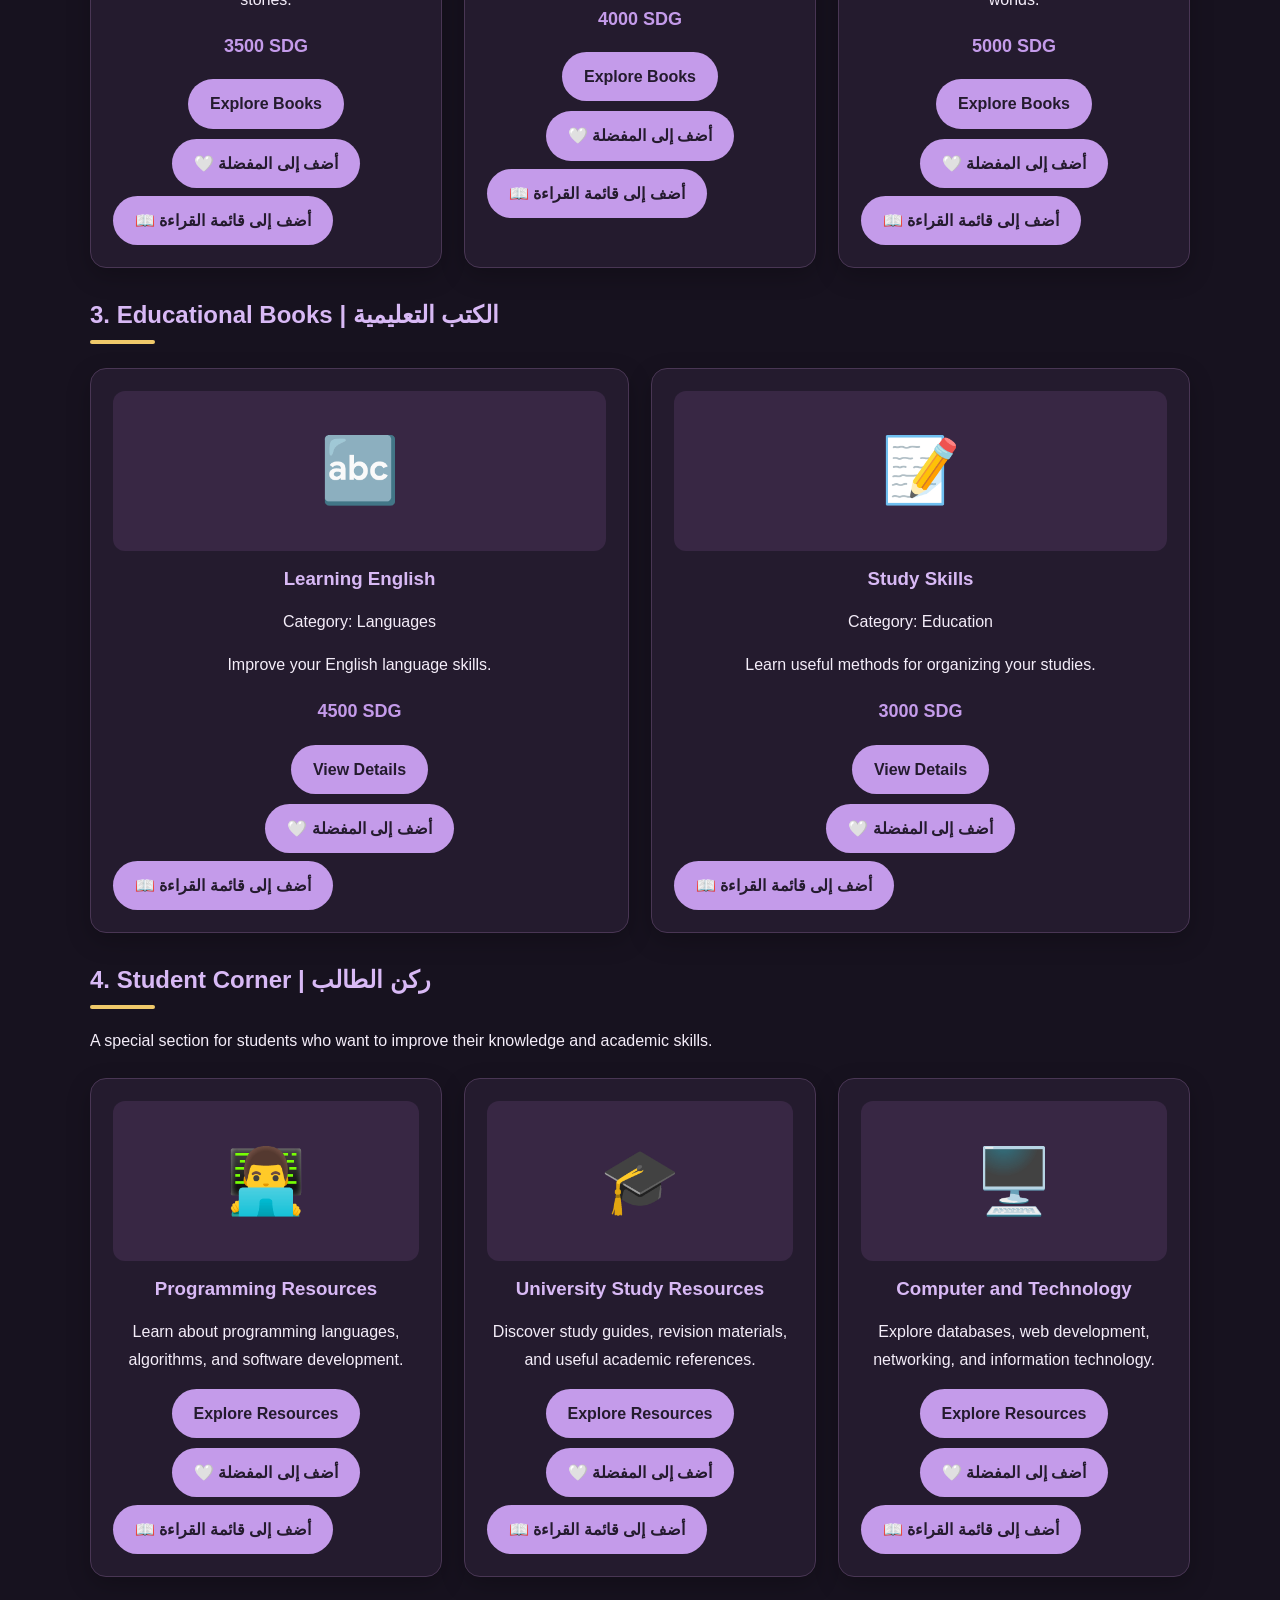
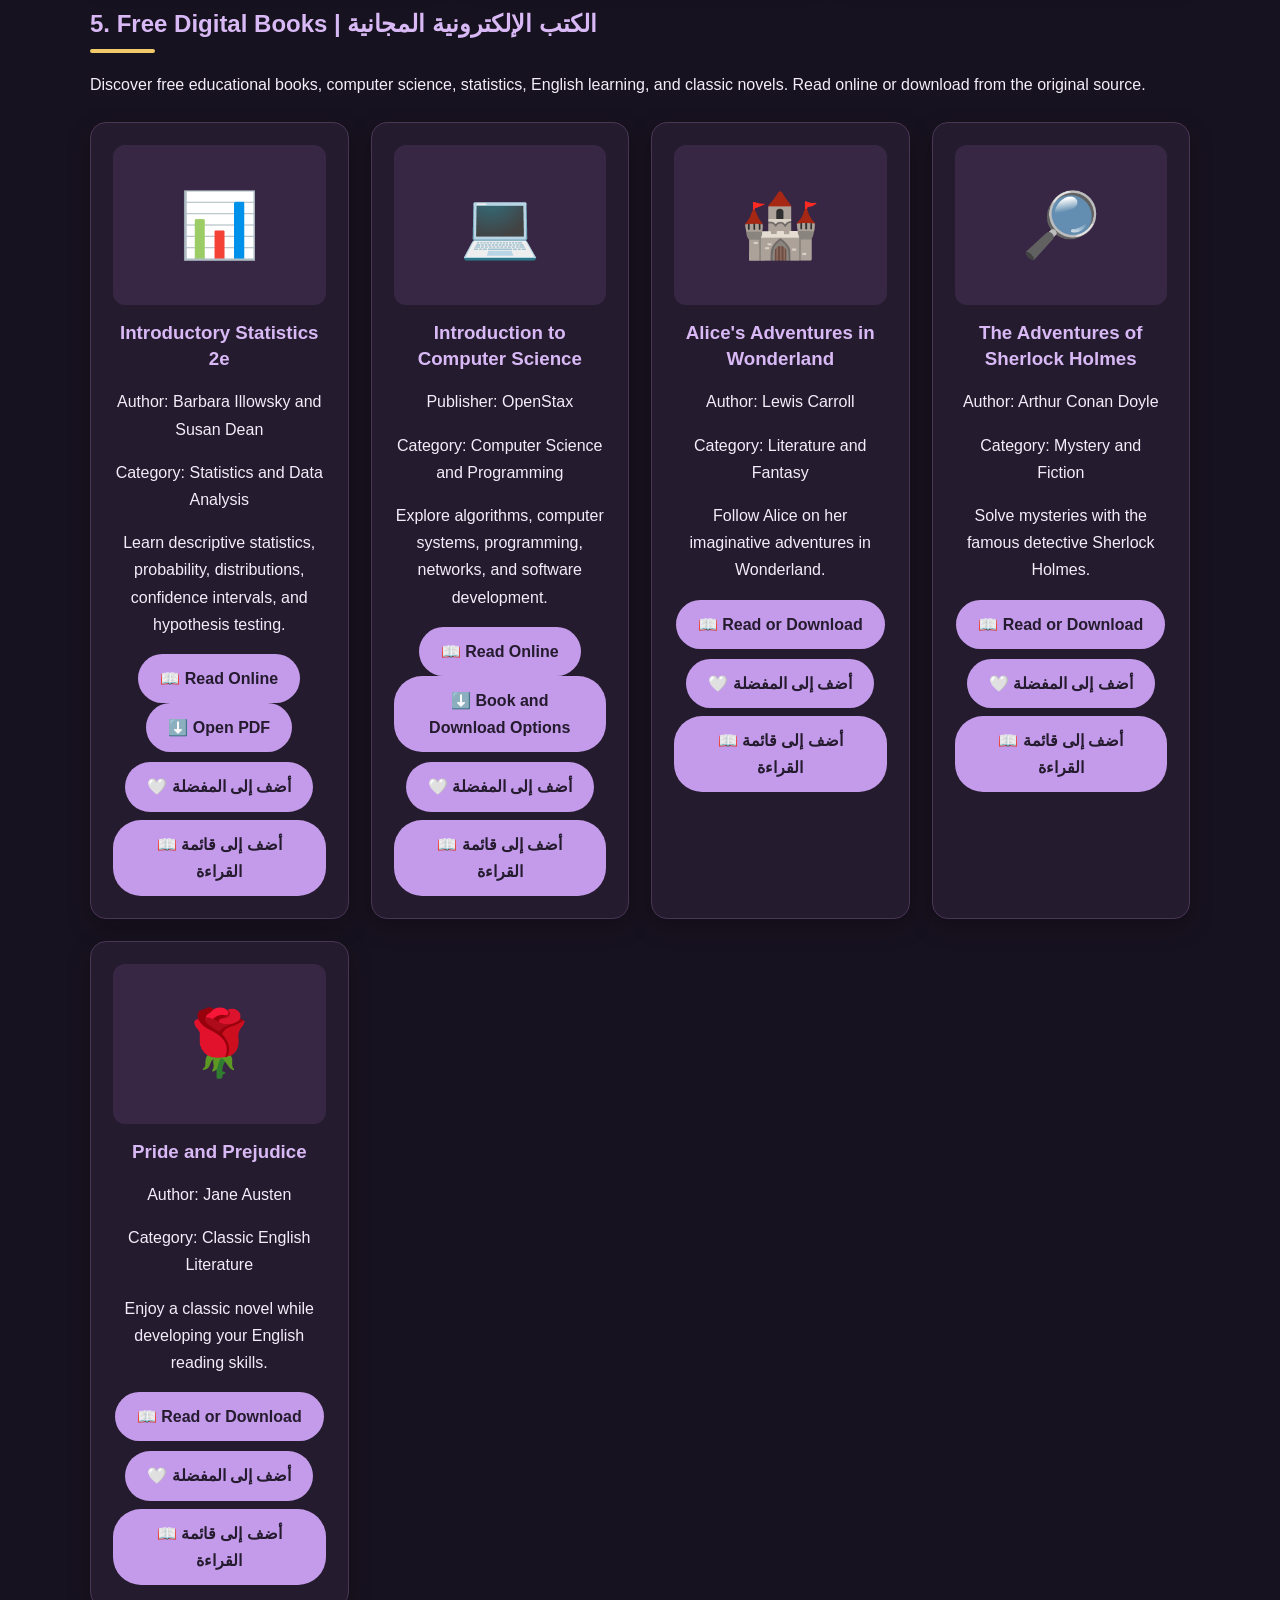
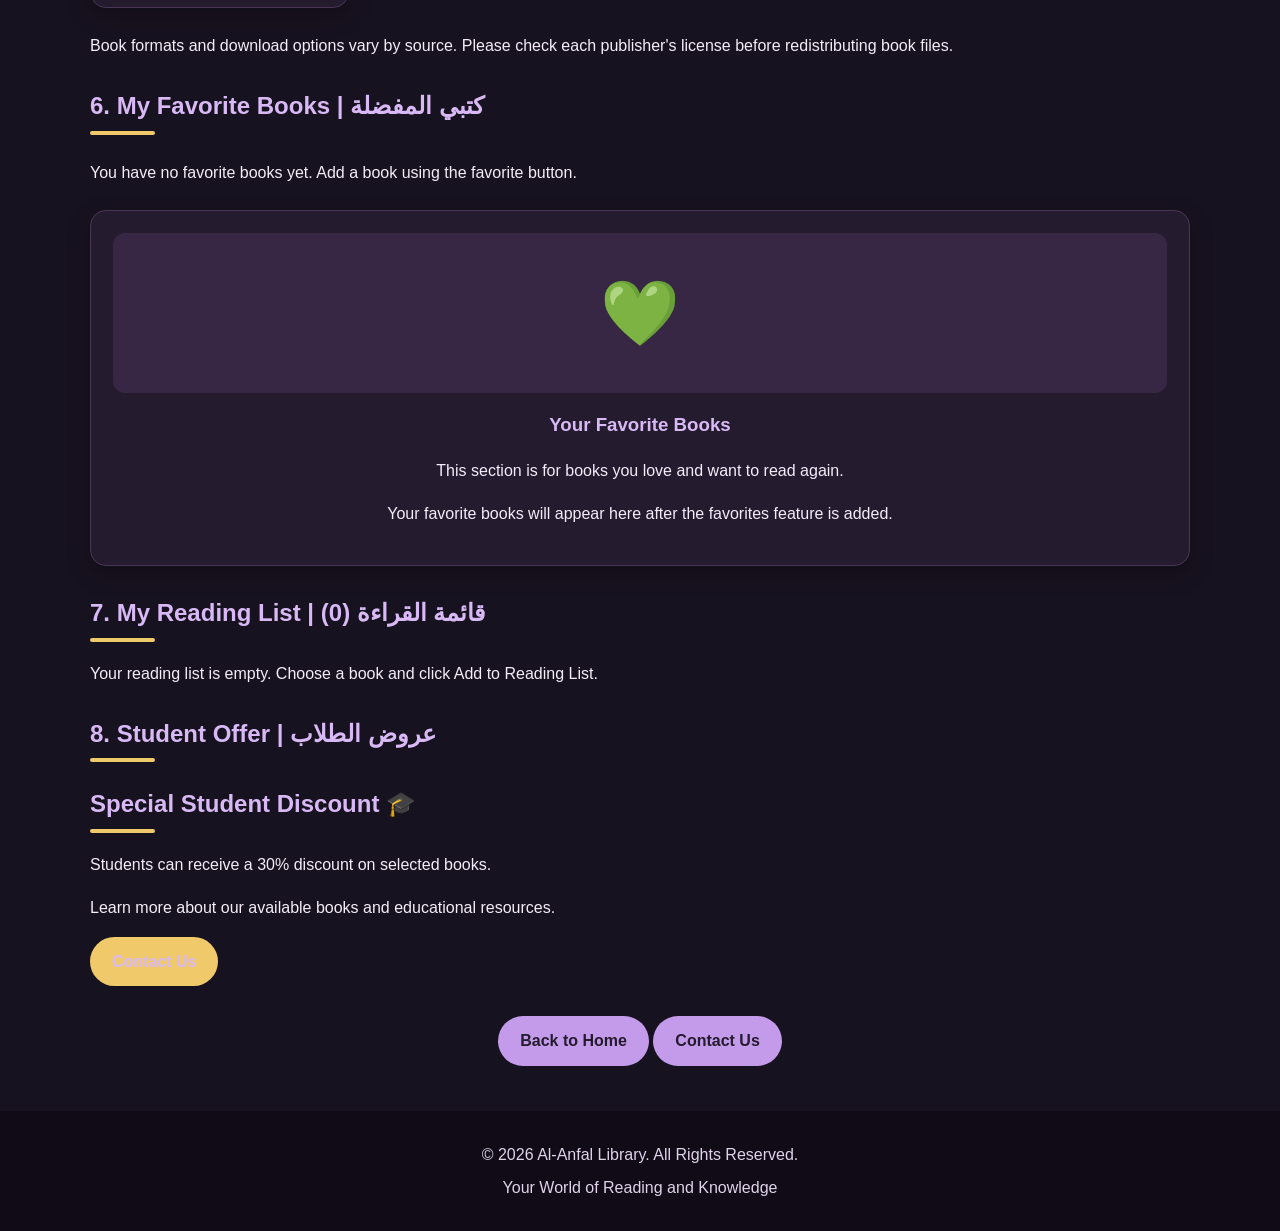
==== commit c49bc3b9: "Update books.html" ====
--- a/books.html
+++ b/books.html
@@ -243,20 +243,83 @@
                 </article>
 
             </div>
-        </section>
-
+        </section>     
         <!-- PDF Books -->
         <section id="pdf-books">
 
             <h2>5. Free Digital Books | الكتب الإلكترونية المجانية</h2>
 
             <p>
-                Explore books available for online reading
-                and download from legal digital libraries.
+                Discover free educational books, computer science,
+                statistics, English learning, and classic novels.
+                Read online or download from the original source.
             </p>
 
             <div class="books-grid">
 
+                <!-- Statistics -->
+                <article class="book-card" data-book-id="introductory-statistics">
+                    <div class="book-cover">📊</div>
+
+                    <div class="book-info">
+                        <h3>Introductory Statistics 2e</h3>
+                        <p>Author: Barbara Illowsky and Susan Dean</p>
+                        <p>Category: Statistics and Data Analysis</p>
+                        <p>
+                            Learn descriptive statistics, probability,
+                            distributions, confidence intervals, and hypothesis testing.
+                        </p>
+
+                        <a
+                            href="https://openstax.org/books/introductory-statistics-2e/pages/1-introduction"
+                            target="_blank"
+                            rel="noopener noreferrer"
+                            class="btn">
+                            📖 Read Online
+                        </a>
+
+                        <a
+                            href="https://assets.openstax.org/oscms-prodcms/media/documents/Introductory_Statistics_2e_-_WEB.pdf"
+                            target="_blank"
+                            rel="noopener noreferrer"
+                            class="btn">
+                            ⬇️ Open PDF
+                        </a>
+                    </div>
+                </article>
+
+                <!-- Computer Science -->
+                <article class="book-card" data-book-id="openstax-computer-science">
+                    <div class="book-cover">💻</div>
+
+                    <div class="book-info">
+                        <h3>Introduction to Computer Science</h3>
+                        <p>Publisher: OpenStax</p>
+                        <p>Category: Computer Science and Programming</p>
+                        <p>
+                            Explore algorithms, computer systems,
+                            programming, networks, and software development.
+                        </p>
+
+                        <a
+                            href="https://openstax.org/books/introduction-computer-science/pages/1-introduction"
+                            target="_blank"
+                            rel="noopener noreferrer"
+                            class="btn">
+                            📖 Read Online
+                        </a>
+
+                        <a
+                            href="https://openstax.org/books/introduction-computer-science"
+                            target="_blank"
+                            rel="noopener noreferrer"
+                            class="btn">
+                            ⬇️ Book and Download Options
+                        </a>
+                    </div>
+                </article>
+
+                <!-- Alice in Wonderland -->
                 <article class="book-card" data-book-id="alice-wonderland">
                     <div class="book-cover">🏰</div>
 
@@ -264,17 +327,22 @@
                         <h3>Alice's Adventures in Wonderland</h3>
                         <p>Author: Lewis Carroll</p>
                         <p>Category: Literature and Fantasy</p>
+                        <p>
+                            Follow Alice on her imaginative adventures
+                            in Wonderland.
+                        </p>
 
                         <a
                             href="https://www.gutenberg.org/ebooks/11"
                             target="_blank"
                             rel="noopener noreferrer"
                             class="btn">
-                            Read or Download
-                        </a>
-                    </div>
-                </article>
-
+                            📖 Read or Download
+                        </a>
+                    </div>
+                </article>
+
+                <!-- Sherlock Holmes -->
                 <article class="book-card" data-book-id="sherlock-holmes">
                     <div class="book-cover">🔎</div>
 
@@ -282,18 +350,52 @@
                         <h3>The Adventures of Sherlock Holmes</h3>
                         <p>Author: Arthur Conan Doyle</p>
                         <p>Category: Mystery and Fiction</p>
+                        <p>
+                            Solve mysteries with the famous detective
+                            Sherlock Holmes.
+                        </p>
 
                         <a
                             href="https://www.gutenberg.org/ebooks/1661"
                             target="_blank"
                             rel="noopener noreferrer"
                             class="btn">
-                            Read or Download
-                        </a>
-                    </div>
-                </article>
-
-            </div>
+                            📖 Read or Download
+                        </a>
+                    </div>
+                </article>
+
+                <!-- Pride and Prejudice -->
+                <article class="book-card" data-book-id="pride-and-prejudice">
+                    <div class="book-cover">🌹</div>
+
+                    <div class="book-info">
+                        <h3>Pride and Prejudice</h3>
+                        <p>Author: Jane Austen</p>
+                        <p>Category: Classic English Literature</p>
+                        <p>
+                            Enjoy a classic novel while developing
+                            your English reading skills.
+                        </p>
+
+                        <a
+                            href="https://www.gutenberg.org/ebooks/1342"
+                            target="_blank"
+                            rel="noopener noreferrer"
+                            class="btn">
+                            📖 Read or Download
+                        </a>
+                    </div>
+                </article>
+
+            </div>
+
+            <p>
+                Book formats and download options vary by source.
+                Please check each publisher's license before redistributing
+                book files.
+            </p>
+
         </section>
 
         <!-- Favorites -->
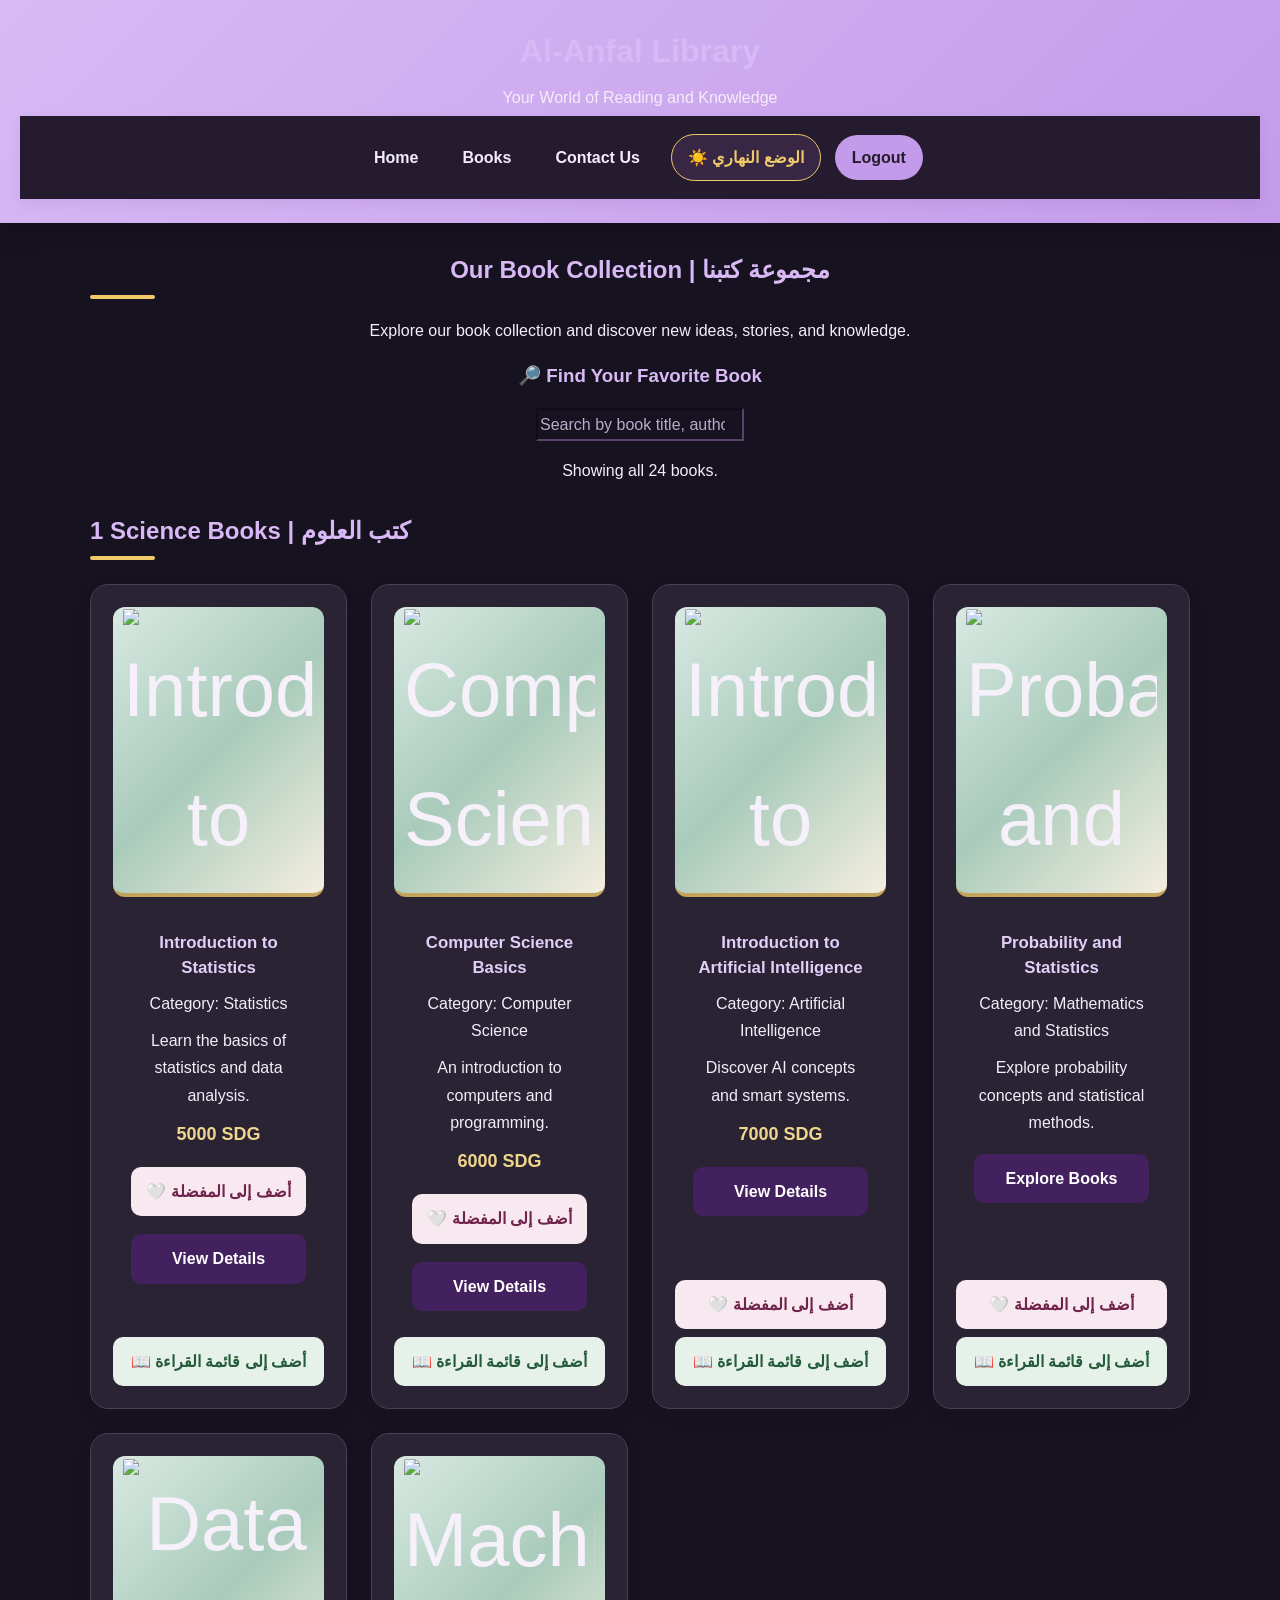
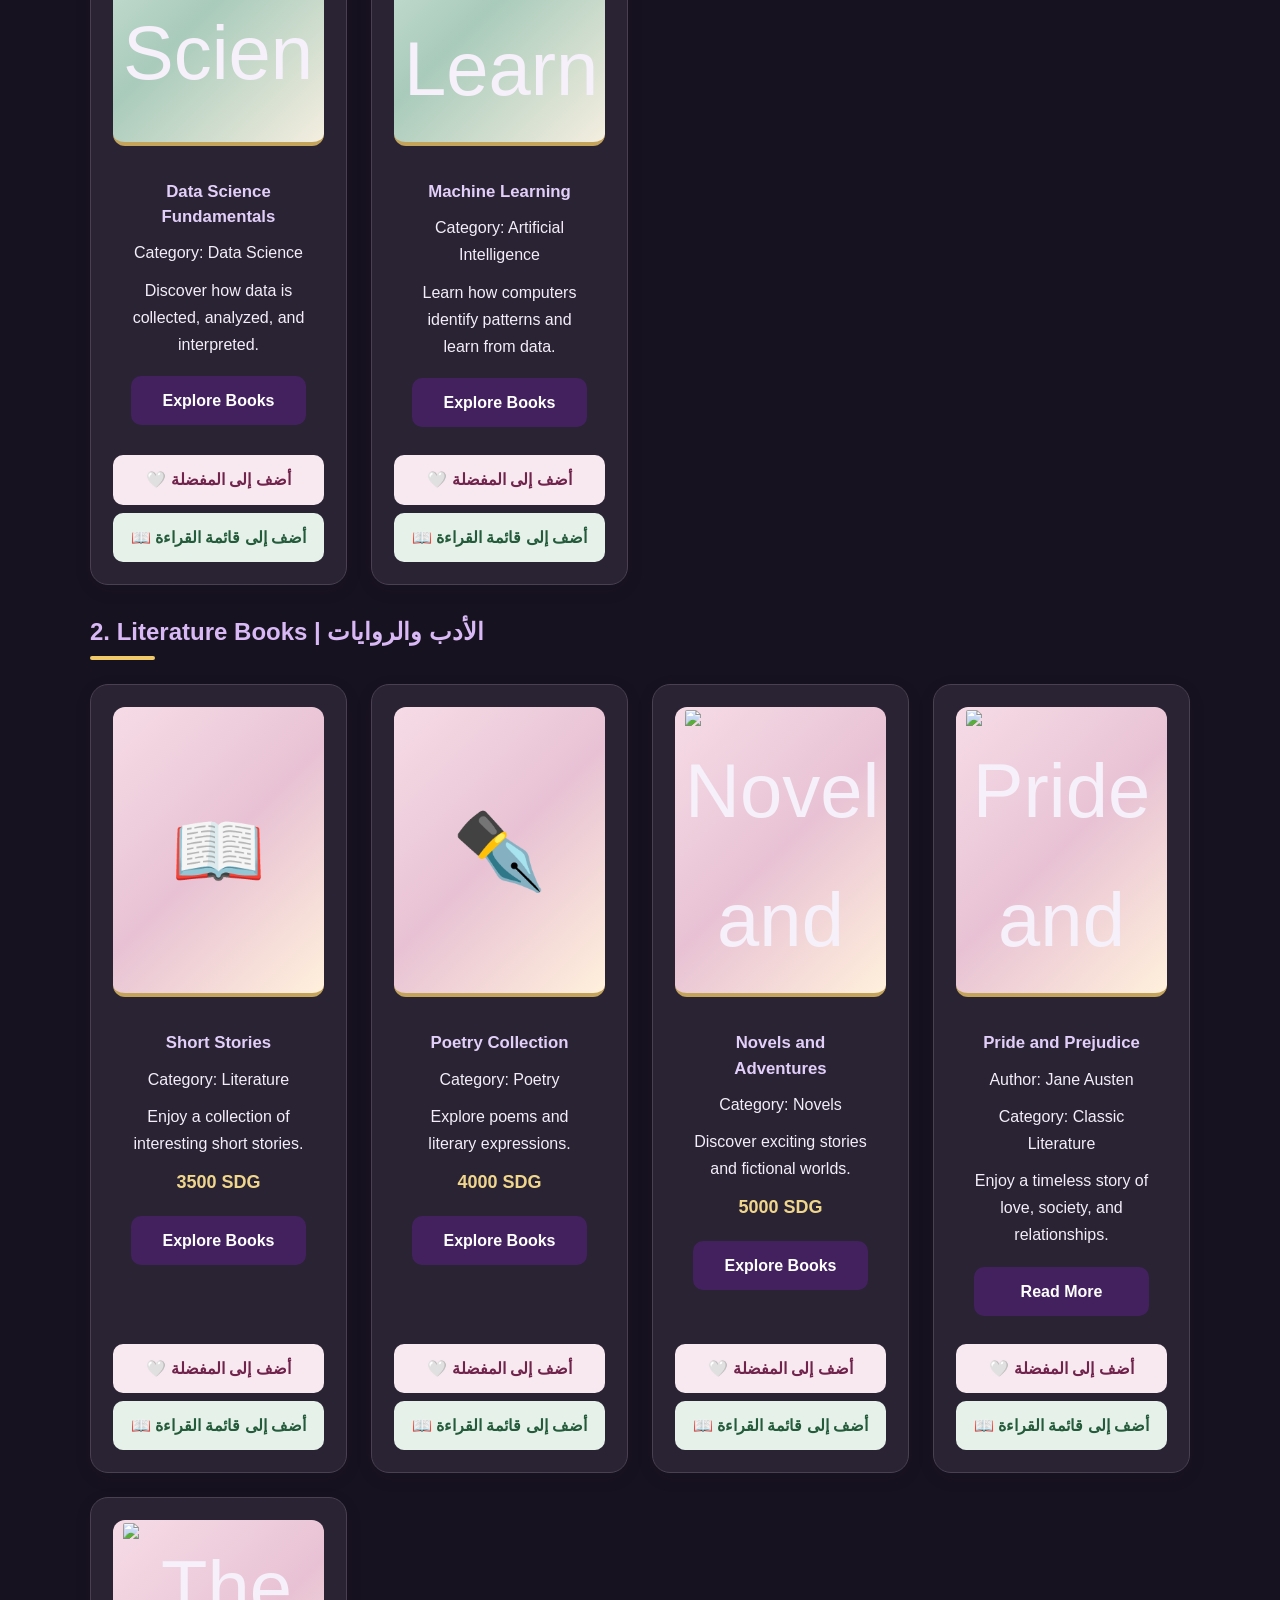
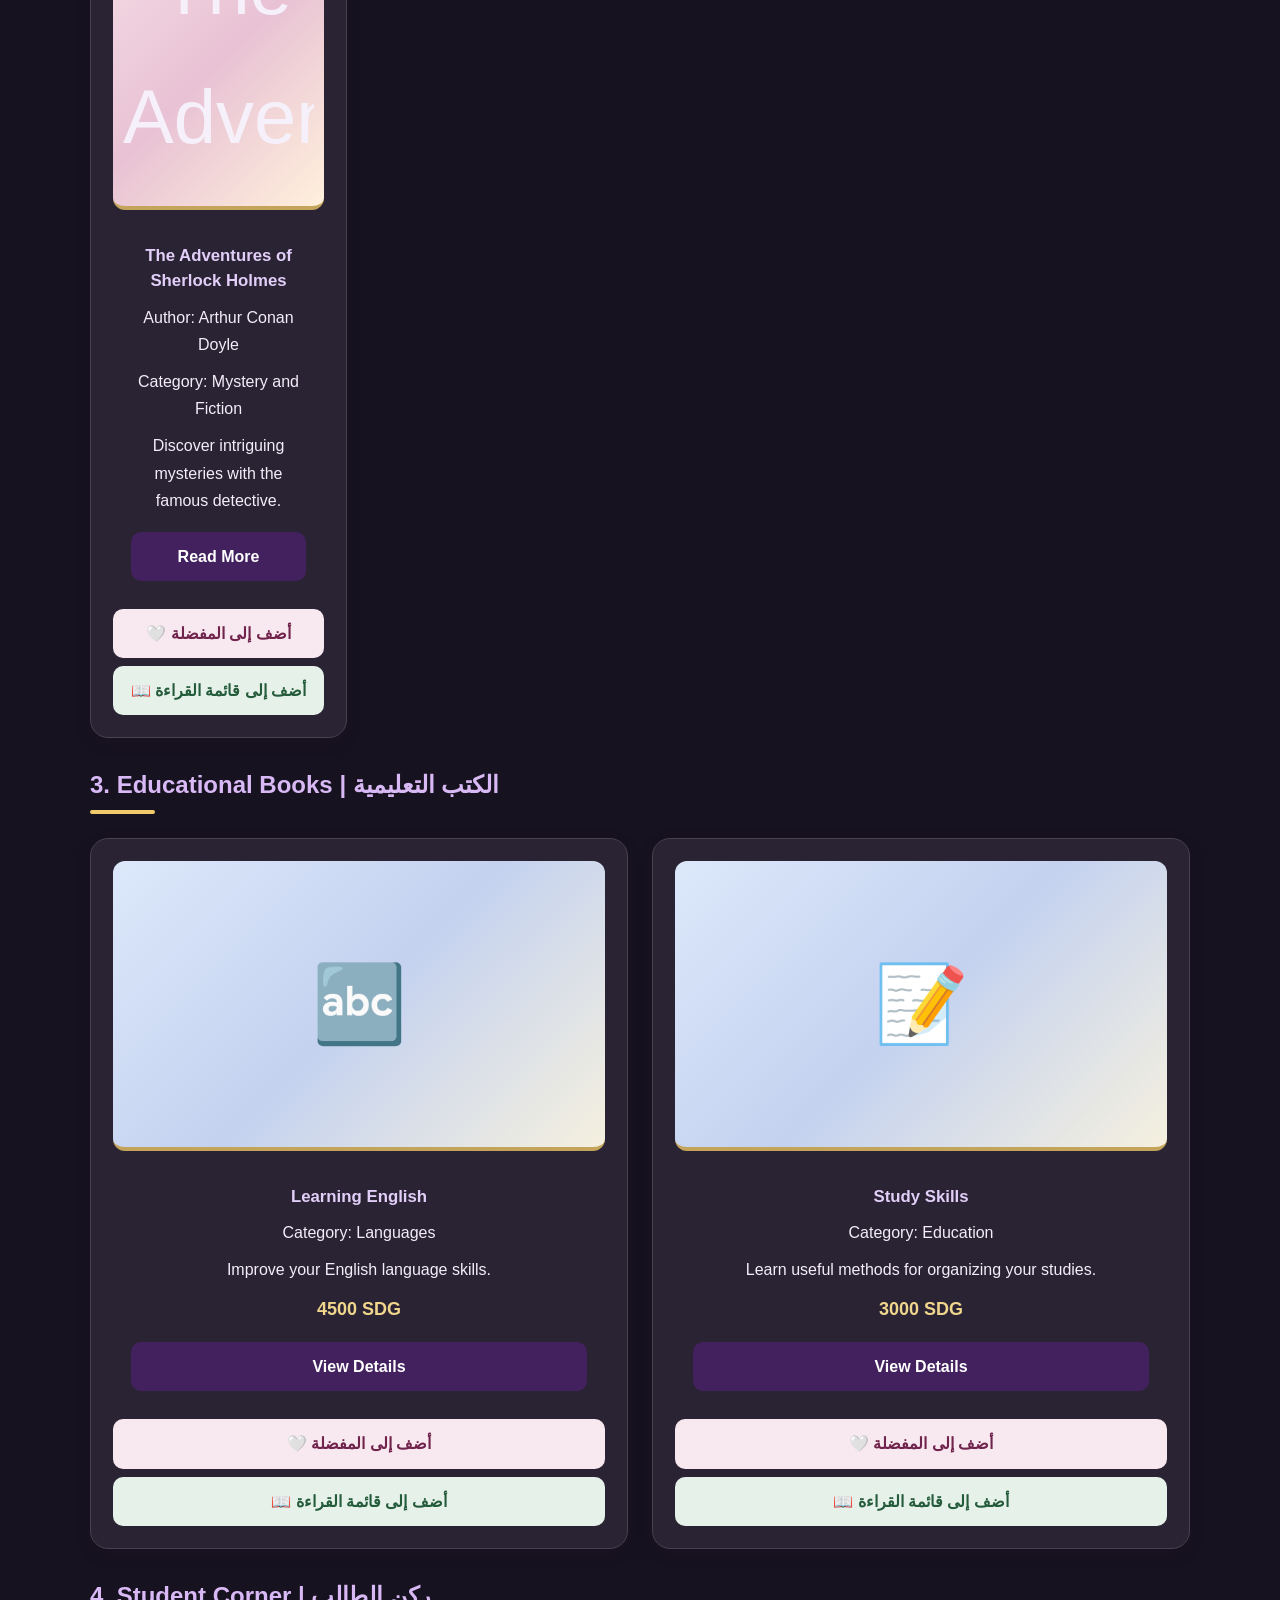
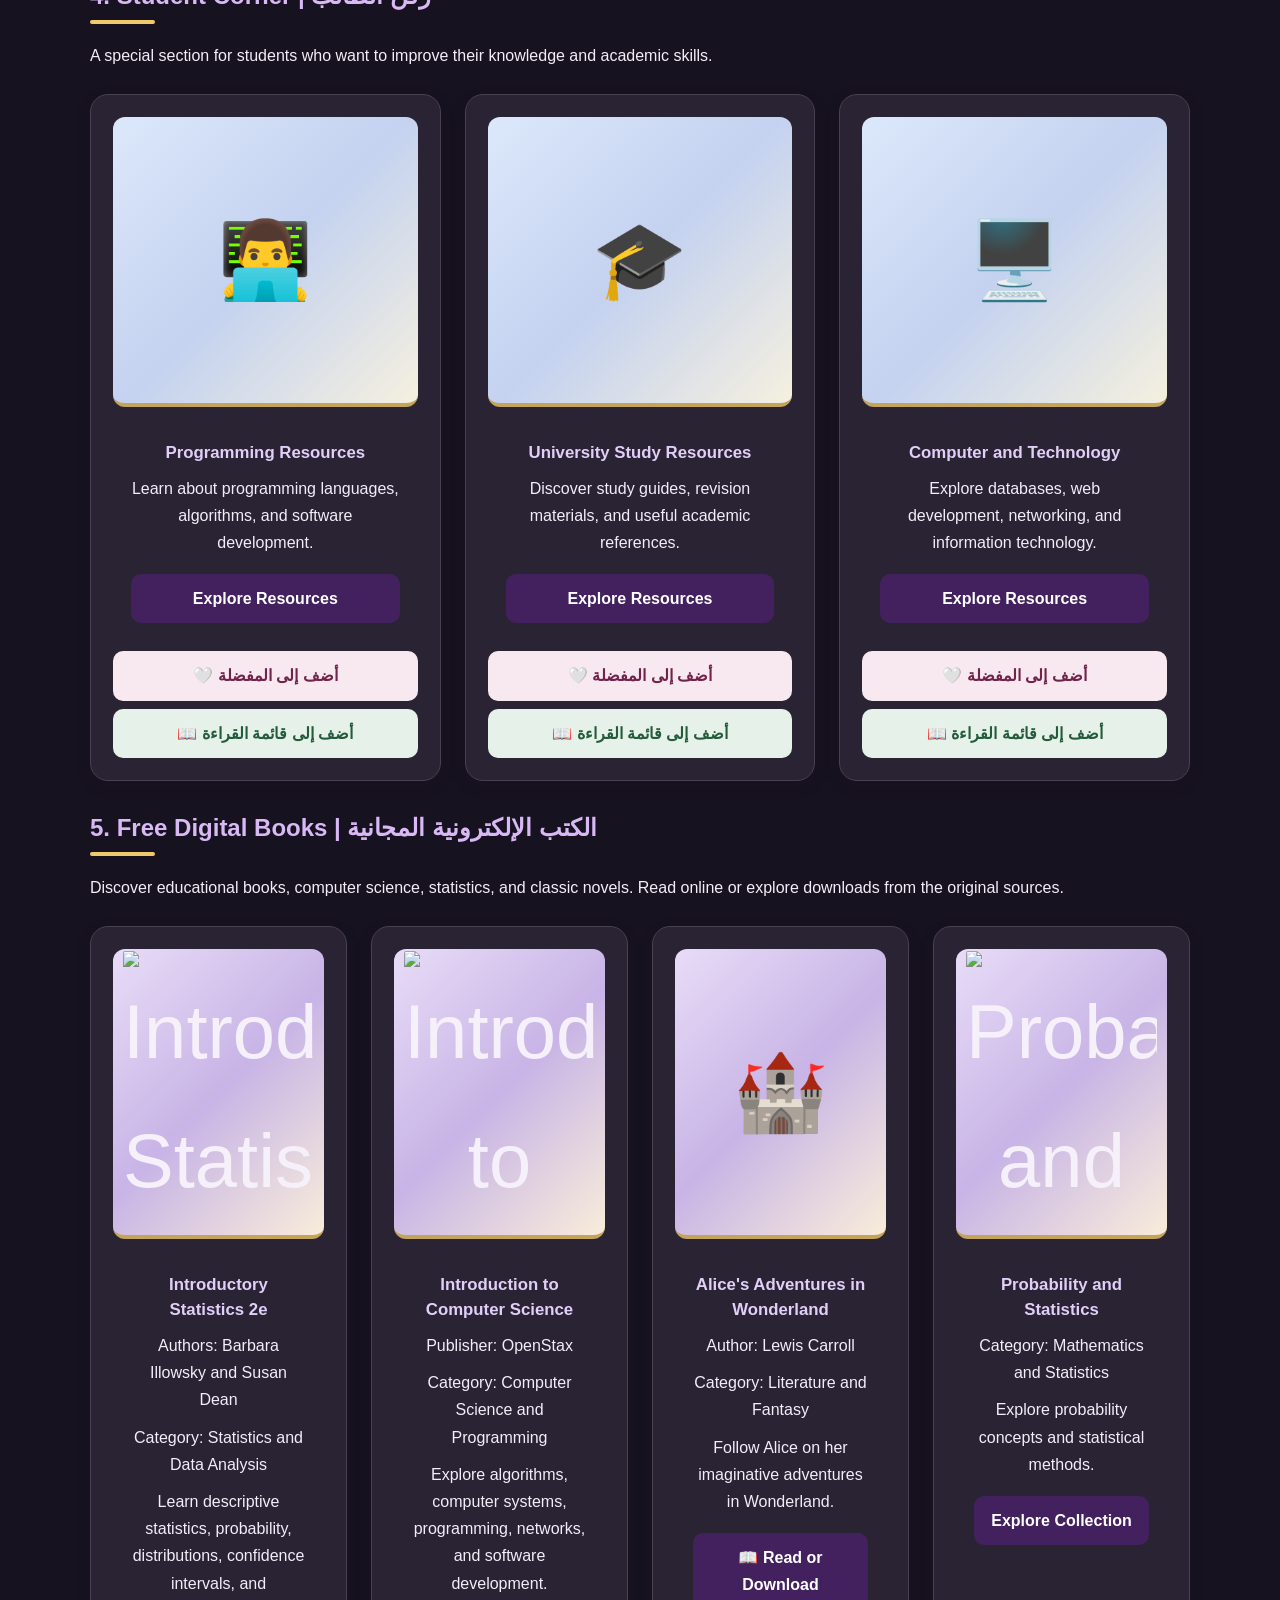
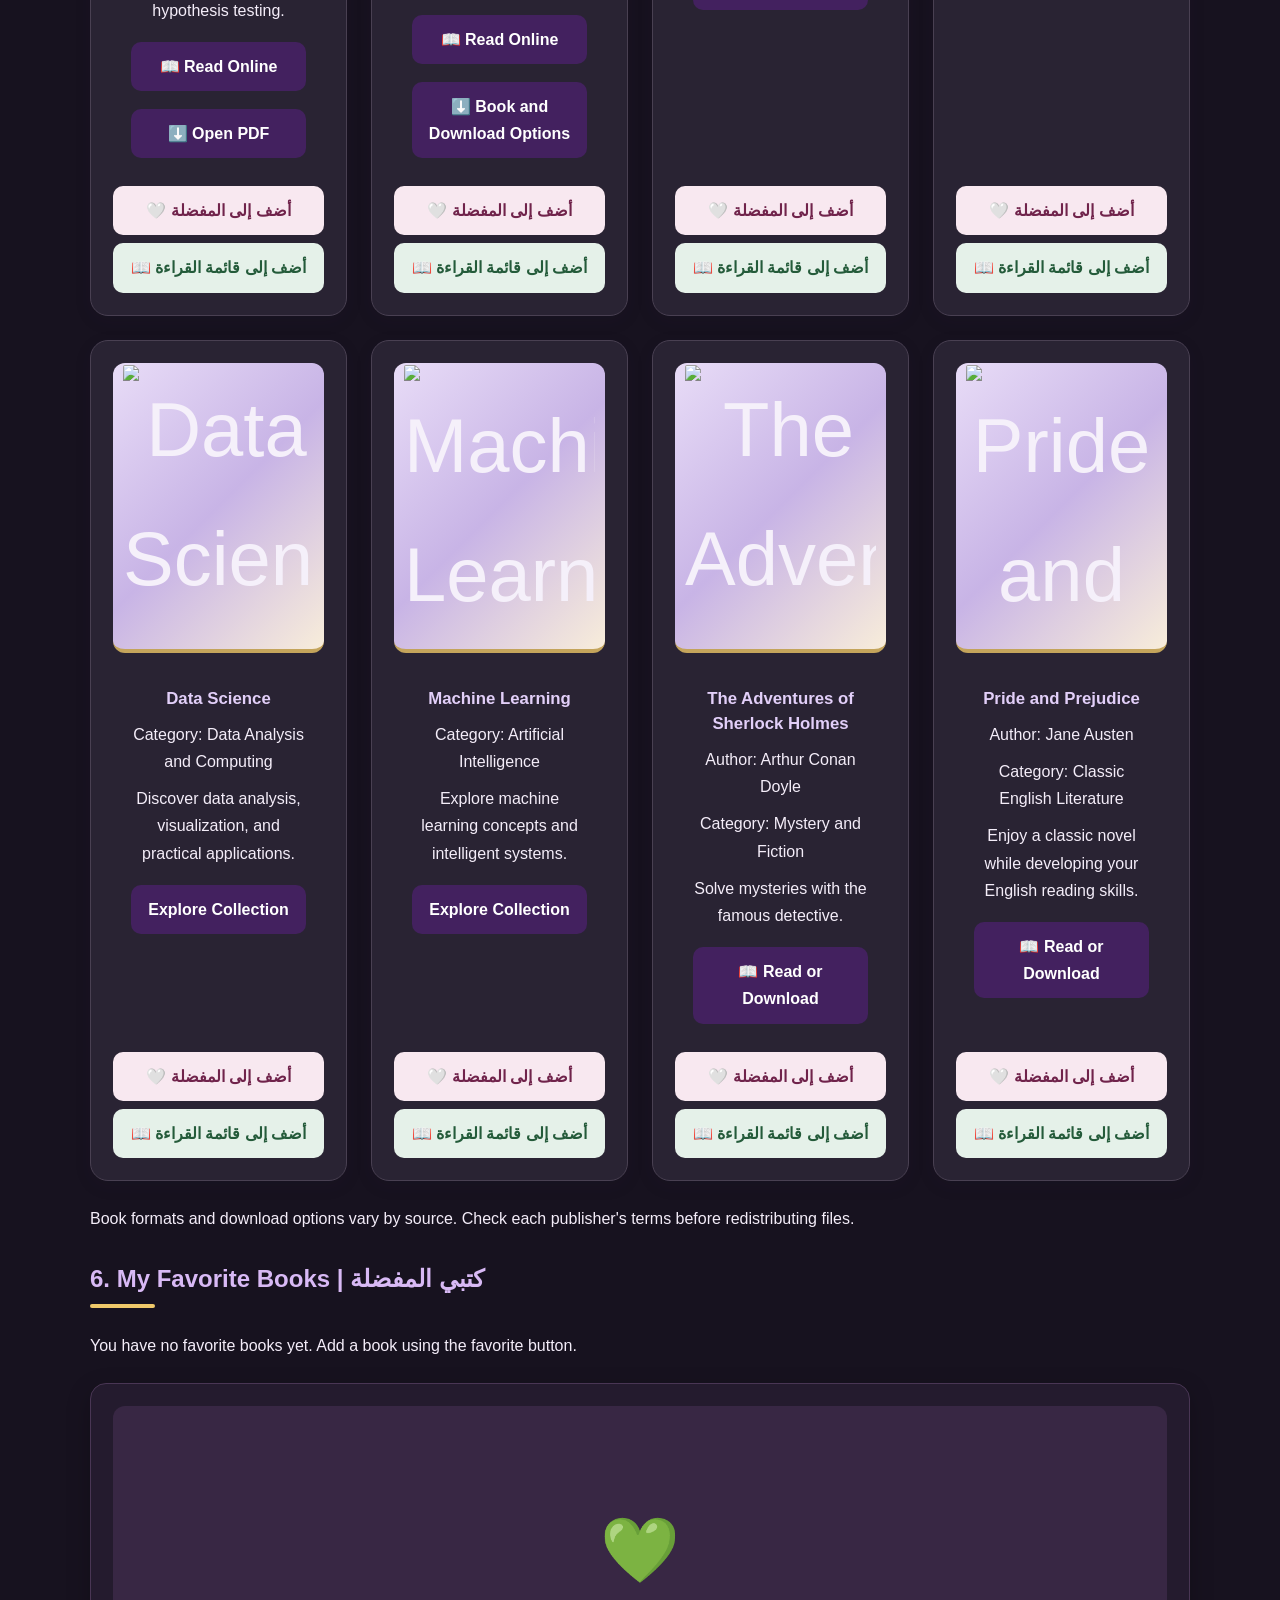
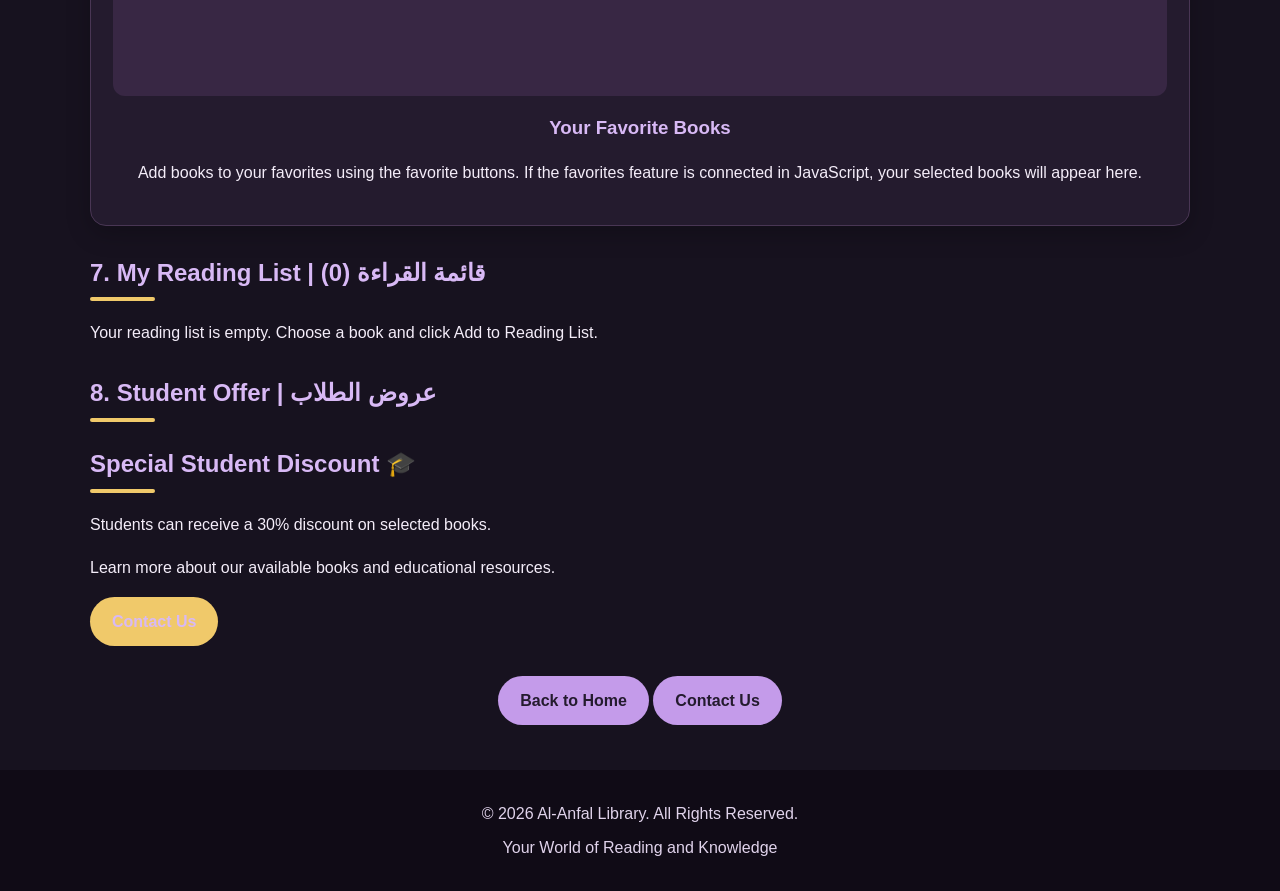
==== commit cebb9863: "Update books.html" ====
--- a/books.html
+++ b/books.html
@@ -1,6 +1,5 @@
 <!DOCTYPE html>
 <html lang="en">
-
 <head>
     <meta charset="UTF-8">
     <meta name="viewport" content="width=device-width, initial-scale=1.0">
@@ -9,83 +8,88 @@
 
     <link rel="stylesheet" href="css/style.css">
 </head>
-
 <body>
-
     <!-- Header -->
     <header>
         <h1>Al-Anfal Library</h1>
         <p>Your World of Reading and Knowledge</p>
-        <nav class="main-nav">  
-    <a href="home.html">Home</a>  
-    <a href="books.html">Books</a>  
-    <a href="contact.html">Contact Us</a> 
-    <button type="button" id="theme-toggle" class="theme-toggle">
-        🌙 الوضع الليلي
-               </button>
-    <a href="index.html" id="logout-link">Logout</a>  
-</nav>  
-
-        
+        <nav class="main-nav">
+         <a href="home.html">Home</a>
+          <a href="books.html">Books</a>
+          <a href="contact.html">Contact Us</a>
+
+         <button type="button" id="theme-toggle" class="theme-toggle">
+                🌙 الوضع الليلي
+         </button>
+
+          <a href="index.html" id="logout-link">Logout</a>
+     </nav>
     </header>
 
-    <main>
-
-        <!-- Introduction -->
-        <section class="text-center">
-            <h2>Our Book Collection | مجموعة كتبنا</h2>
-
-            <p>
-                Explore our book collection and discover
-                new ideas, stories, and knowledge.
-            </p>
-    
-<div class="book-search-section">
-    <h3>🔎 Find Your Favorite Book</h3>
-
-    <input
-        type="search"
-        id="book-search"
-        class="book-search"
-        placeholder="Search by book title, author, or category..."
-        aria-label="Search books by title, author, or category">
-
-    <p id="search-results" aria-live="polite">
-        Explore our collection of books.
-    </p>
-</div>
-
-            
-        </section>
-
-        <!-- Science Books -->
-        <section id="science">
-
-            <h2>1. Science Books | كتب العلوم</h2>
-
-            <div class="books-grid">
-
-                <article class="book-card" data-book-id="statistics">
-                    <div class="book-cover">📘</div>
+  <main>
+
+        <!-- Introduction and Search -->
+     <section class="text-center">
+      <h2>Our Book Collection | مجموعة كتبنا</h2>
+
+      <p>
+  Explore our book collection and discover
+ new ideas, stories, and knowledge.
+         </p>
+
+         <div class="book-search-section">
+          <h3>🔎 Find Your Favorite Book</h3>
+
+       <input
+       type="search"
+       id="book-search"
+       class="book-search"
+       placeholder="Search by book title, author, or category..."
+      aria-label="Search books by title, author, or category">
+
+     <p id="search-results" aria-live="polite">
+         Explore our collection of books.
+         </p>
+     </div>
+     </section>
+
+        <!-- 1. Science Books -->
+  <section id="science">
+         <h2>1 Science Books | كتب العلوم</h2>
+
+         <div class="books-grid">
+
+          <!-- Statistics -->
+         <article class="book-card" data-book-id="statistics">
+              <div class="book-cover">
+                 <img src="image/statistics.jpg"
+                      alt="Introduction to Statistics"
+                       loading="lazy">
+                    </div>
+
                     <div class="book-info">
                         <h3>Introduction to Statistics</h3>
                         <p>Category: Statistics</p>
                         <p>Learn the basics of statistics and data analysis.</p>
-                        
-<p class="price">5000 SDG</p>
-
-<button type="button"
-        class="btn favorite-btn"
-        data-favorite="statistics">
-    🤍 أضف إلى المفضلة
-</button>
-
-<a href="#student-offer" class="btn">View Details</a>                   
-                    </div>
-                </article>
-
-                    <article class="book-card" data-book-id="computer-science">
-                    <div class="book-cover">💻</div>
+                        <p class="price">5000 SDG</p>
+
+                        <button type="button"
+                                class="btn favorite-btn"
+                                data-favorite="statistics">
+                            🤍 أضف إلى المفضلة
+                        </button>
+
+                        <a href="#student-offer" class="btn">View Details</a>
+                    </div>
+                </article>
+
+                <!-- Computer Science -->
+                <article class="book-card" data-book-id="computer-science">
+                    <div class="book-cover">
+                        <img src="image/computer.jpg"
+                             alt="Computer Science Basics"
+                             loading="lazy">
+                    </div>
 
                     <div class="book-info">
                         <h3>Computer Science Basics</h3>
@@ -93,33 +97,87 @@
                         <p>An introduction to computers and programming.</p>
                         <p class="price">6000 SDG</p>
 
-<button type="button"
-        class="btn favorite-btn"
-        data-favorite="computer-science">
-    🤍 أضف إلى المفضلة
-</button>
-<a href="#student-offer" class="btn">View Details</a>
-                    </div>
-                </article>
-
+                        <button type="button"
+                                class="btn favorite-btn"
+                                data-favorite="computer-science">
+                            🤍 أضف إلى المفضلة
+                        </button>
+
+                        <a href="#student-offer" class="btn">View Details</a>
+                    </div>
+                </article>
+
+                <!-- Artificial Intelligence -->
                 <article class="book-card" data-book-id="artificial-intelligence">
-                    <div class="book-cover">🤖</div>
+                    <div class="book-cover">
+                        <img src="image/ai.jpg"
+                             alt="Introduction to Artificial Intelligence"
+                             loading="lazy">
+                    </div>
 
                     <div class="book-info">
                         <h3>Introduction to Artificial Intelligence</h3>
                         <p>Category: Artificial Intelligence</p>
                         <p>Discover AI concepts and smart systems.</p>
                         <p class="price">7000 SDG</p>
+
                         <a href="#student-offer" class="btn">View Details</a>
                     </div>
                 </article>
 
-            </div>
-        </section>
-
-        <!-- Literature Books -->
+                <!-- Probability and Statistics -->
+                <article class="book-card" data-book-id="probability-statistics">
+                    <div class="book-cover">
+                        <img src="image/probability-statistics.jpg"
+                             alt="Probability and Statistics"
+                             loading="lazy">
+                    </div>
+
+                    <div class="book-info">
+                        <h3>Probability and Statistics</h3>
+                        <p>Category: Mathematics and Statistics</p>
+                        <p>Explore probability concepts and statistical methods.</p>
+                        <a href="#pdf-books" class="btn">Explore Books</a>
+                    </div>
+                </article>
+
+                <!-- Data Science -->
+                <article class="book-card" data-book-id="data-science">
+                    <div class="book-cover">
+                        <img src="image/data-science.jpg"
+                             alt="Data Science Fundamentals"
+                             loading="lazy">
+                    </div>
+
+                    <div class="book-info">
+                        <h3>Data Science Fundamentals</h3>
+                        <p>Category: Data Science</p>
+                        <p>Discover how data is collected, analyzed, and interpreted.</p>
+                        <a href="#pdf-books" class="btn">Explore Books</a>
+                    </div>
+                </article>
+
+                <!-- Machine Learning -->
+                <article class="book-card" data-book-id="machine-learning">
+                    <div class="book-cover">
+                        <img src="image/machine-learning.jpg"
+                             alt="Machine Learning"
+                             loading="lazy">
+                    </div>
+
+                    <div class="book-info">
+                        <h3>Machine Learning</h3>
+                        <p>Category: Artificial Intelligence</p>
+                        <p>Learn how computers identify patterns and learn from data.</p>
+                        <a href="#pdf-books" class="btn">Explore Books</a>
+                    </div>
+                </article>
+
+            </div>
+        </section>
+
+        <!-- 2. Literature Books -->
         <section id="literature">
-
             <h2>2. Literature Books | الأدب والروايات</h2>
 
             <div class="books-grid">
@@ -149,7 +207,11 @@
                 </article>
 
                 <article class="book-card" data-book-id="novels">
-                    <div class="book-cover">📚</div>
+                    <div class="book-cover">
+                        <img src="image/novel.jpg"
+                             alt="Novels and Adventures"
+                             loading="lazy">
+                    </div>
 
                     <div class="book-info">
                         <h3>Novels and Adventures</h3>
@@ -160,12 +222,45 @@
                     </div>
                 </article>
 
-            </div>
-        </section>
-
-        <!-- Educational Books -->
+                <!-- Pride and Prejudice -->
+                <article class="book-card" data-book-id="pride-and-prejudice">
+                    <div class="book-cover">
+                        <img src="image/pride-prejudice.jpg"
+                             alt="Pride and Prejudice by Jane Austen"
+                             loading="lazy">
+                    </div>
+
+                    <div class="book-info">
+                        <h3>Pride and Prejudice</h3>
+                        <p>Author: Jane Austen</p>
+                        <p>Category: Classic Literature</p>
+                        <p>Enjoy a timeless story of love, society, and relationships.</p>
+                        <a href="#pdf-books" class="btn">Read More</a>
+                    </div>
+                </article>
+
+                <!-- Sherlock Holmes -->
+                <article class="book-card" data-book-id="sherlock-holmes">
+                    <div class="book-cover">
+                        <img src="image/sherlock-holmes.jpg"
+                             alt="The Adventures of Sherlock Holmes"
+                             loading="lazy">
+                    </div>
+
+                    <div class="book-info">
+                        <h3>The Adventures of Sherlock Holmes</h3>
+                        <p>Author: Arthur Conan Doyle</p>
+                        <p>Category: Mystery and Fiction</p>
+                        <p>Discover intriguing mysteries with the famous detective.</p>
+                        <a href="#pdf-books" class="btn">Read More</a>
+                    </div>
+                </article>
+
+            </div>
+        </section>
+
+        <!-- 3. Educational Books -->
         <section id="education">
-
             <h2>3. Educational Books | الكتب التعليمية</h2>
 
             <div class="books-grid">
@@ -197,9 +292,8 @@
             </div>
         </section>
 
-        <!-- Student Corner -->
+        <!-- 4. Student Corner -->
         <section id="student-corner">
-
             <h2>4. Student Corner | ركن الطالب</h2>
 
             <p>
@@ -214,8 +308,10 @@
 
                     <div class="book-info">
                         <h3>Programming Resources</h3>
-                        <p>Learn about programming languages,
-                            algorithms, and software development.</p>
+                        <p>
+                            Learn about programming languages,
+                            algorithms, and software development.
+                        </p>
                         <a href="#pdf-books" class="btn">Explore Resources</a>
                     </div>
                 </article>
@@ -225,8 +321,10 @@
 
                     <div class="book-info">
                         <h3>University Study Resources</h3>
-                        <p>Discover study guides, revision materials,
-                            and useful academic references.</p>
+                        <p>
+                            Discover study guides, revision materials,
+                            and useful academic references.
+                        </p>
                         <a href="#reading-list" class="btn">Explore Resources</a>
                     </div>
                 </article>
@@ -236,61 +334,69 @@
 
                     <div class="book-info">
                         <h3>Computer and Technology</h3>
-                        <p>Explore databases, web development,
-                            networking, and information technology.</p>
+                        <p>
+                            Explore databases, web development,
+                            networking, and information technology.
+                        </p>
                         <a href="#pdf-books" class="btn">Explore Resources</a>
                     </div>
                 </article>
 
             </div>
-        </section>     
-        <!-- PDF Books -->
+        </section>
+
+        <!-- 5. Free Digital Books -->
         <section id="pdf-books">
-
             <h2>5. Free Digital Books | الكتب الإلكترونية المجانية</h2>
 
             <p>
-                Discover free educational books, computer science,
-                statistics, English learning, and classic novels.
-                Read online or download from the original source.
+                Discover educational books, computer science,
+                statistics, and classic novels. Read online or
+                explore downloads from the original sources.
             </p>
 
             <div class="books-grid">
 
-                <!-- Statistics -->
+                <!-- Introductory Statistics -->
                 <article class="book-card" data-book-id="introductory-statistics">
-                    <div class="book-cover">📊</div>
+                    <div class="book-cover">
+                        <img src="image/statistics.jpg"
+                             alt="Introductory Statistics"
+                             loading="lazy">
+                    </div>
 
                     <div class="book-info">
                         <h3>Introductory Statistics 2e</h3>
-                        <p>Author: Barbara Illowsky and Susan Dean</p>
+                        <p>Authors: Barbara Illowsky and Susan Dean</p>
                         <p>Category: Statistics and Data Analysis</p>
                         <p>
                             Learn descriptive statistics, probability,
                             distributions, confidence intervals, and hypothesis testing.
                         </p>
 
-                        <a
-                            href="https://openstax.org/books/introductory-statistics-2e/pages/1-introduction"
-                            target="_blank"
-                            rel="noopener noreferrer"
-                            class="btn">
+                        <a href="https://openstax.org/books/introductory-statistics-2e/pages/1-introduction"
+                           target="_blank"
+                           rel="noopener noreferrer"
+                           class="btn">
                             📖 Read Online
                         </a>
 
-                        <a
-                            href="https://assets.openstax.org/oscms-prodcms/media/documents/Introductory_Statistics_2e_-_WEB.pdf"
-                            target="_blank"
-                            rel="noopener noreferrer"
-                            class="btn">
+                        <a href="https://assets.openstax.org/oscms-prodcms/media/documents/Introductory_Statistics_2e_-_WEB.pdf"
+                           target="_blank"
+                           rel="noopener noreferrer"
+                           class="btn">
                             ⬇️ Open PDF
                         </a>
                     </div>
                 </article>
 
-                <!-- Computer Science -->
+                <!-- OpenStax Computer Science -->
                 <article class="book-card" data-book-id="openstax-computer-science">
-                    <div class="book-cover">💻</div>
+                    <div class="book-cover">
+                        <img src="image/computer.jpg"
+                             alt="Introduction to Computer Science"
+                             loading="lazy">
+                    </div>
 
                     <div class="book-info">
                         <h3>Introduction to Computer Science</h3>
@@ -301,19 +407,17 @@
                             programming, networks, and software development.
                         </p>
 
-                        <a
-                            href="https://openstax.org/books/introduction-computer-science/pages/1-introduction"
-                            target="_blank"
-                            rel="noopener noreferrer"
-                            class="btn">
+                        <a href="https://openstax.org/books/introduction-computer-science/pages/1-introduction"
+                           target="_blank"
+                           rel="noopener noreferrer"
+                           class="btn">
                             📖 Read Online
                         </a>
 
-                        <a
-                            href="https://openstax.org/books/introduction-computer-science"
-                            target="_blank"
-                            rel="noopener noreferrer"
-                            class="btn">
+                        <a href="https://openstax.org/books/introduction-computer-science"
+                           target="_blank"
+                           rel="noopener noreferrer"
+                           class="btn">
                             ⬇️ Book and Download Options
                         </a>
                     </div>
@@ -332,42 +436,93 @@
                             in Wonderland.
                         </p>
 
-                        <a
-                            href="https://www.gutenberg.org/ebooks/11"
-                            target="_blank"
-                            rel="noopener noreferrer"
-                            class="btn">
+                        <a href="https://www.gutenberg.org/ebooks/11"
+                           target="_blank"
+                           rel="noopener noreferrer"
+                           class="btn">
                             📖 Read or Download
                         </a>
                     </div>
                 </article>
 
+                <!-- Probability and Statistics -->
+                <article class="book-card" data-book-id="digital-probability-statistics">
+                    <div class="book-cover">
+                        <img src="image/probability-statistics.jpg"
+                             alt="Probability and Statistics"
+                             loading="lazy">
+                    </div>
+
+                    <div class="book-info">
+                        <h3>Probability and Statistics</h3>
+                        <p>Category: Mathematics and Statistics</p>
+                        <p>Explore probability concepts and statistical methods.</p>
+                        <a href="#science" class="btn">Explore Collection</a>
+                    </div>
+                </article>
+
+                <!-- Data Science -->
+                <article class="book-card" data-book-id="digital-data-science">
+                    <div class="book-cover">
+                        <img src="image/data-science.jpg"
+                             alt="Data Science"
+                             loading="lazy">
+                    </div>
+
+                    <div class="book-info">
+                        <h3>Data Science</h3>
+                        <p>Category: Data Analysis and Computing</p>
+                        <p>Discover data analysis, visualization, and practical applications.</p>
+                        <a href="#science" class="btn">Explore Collection</a>
+                    </div>
+                </article>
+
+                <!-- Machine Learning -->
+                <article class="book-card" data-book-id="digital-machine-learning">
+                    <div class="book-cover">
+                        <img src="image/machine-learning.jpg"
+                             alt="Machine Learning"
+                             loading="lazy">
+                    </div>
+
+                    <div class="book-info">
+                        <h3>Machine Learning</h3>
+                        <p>Category: Artificial Intelligence</p>
+                        <p>Explore machine learning concepts and intelligent systems.</p>
+                        <a href="#science" class="btn">Explore Collection</a>
+                    </div>
+                </article>
+
                 <!-- Sherlock Holmes -->
-                <article class="book-card" data-book-id="sherlock-holmes">
-                    <div class="book-cover">🔎</div>
+                <article class="book-card" data-book-id="digital-sherlock-holmes">
+                    <div class="book-cover">
+                        <img src="image/sherlock-holmes.jpg"
+                             alt="The Adventures of Sherlock Holmes"
+                             loading="lazy">
+                    </div>
 
                     <div class="book-info">
                         <h3>The Adventures of Sherlock Holmes</h3>
                         <p>Author: Arthur Conan Doyle</p>
                         <p>Category: Mystery and Fiction</p>
-                        <p>
-                            Solve mysteries with the famous detective
-                            Sherlock Holmes.
-                        </p>
-
-                        <a
-                            href="https://www.gutenberg.org/ebooks/1661"
-                            target="_blank"
-                            rel="noopener noreferrer"
-                            class="btn">
+                        <p>Solve mysteries with the famous detective.</p>
+
+                        <a href="https://www.gutenberg.org/ebooks/1661"
+                           target="_blank"
+                           rel="noopener noreferrer"
+                           class="btn">
                             📖 Read or Download
                         </a>
                     </div>
                 </article>
 
                 <!-- Pride and Prejudice -->
-                <article class="book-card" data-book-id="pride-and-prejudice">
-                    <div class="book-cover">🌹</div>
+                <article class="book-card" data-book-id="digital-pride-and-prejudice">
+                    <div class="book-cover">
+                        <img src="image/pride-prejudice.jpg"
+                             alt="Pride and Prejudice by Jane Austen"
+                             loading="lazy">
+                    </div>
 
                     <div class="book-info">
                         <h3>Pride and Prejudice</h3>
@@ -378,11 +533,10 @@
                             your English reading skills.
                         </p>
 
-                        <a
-                            href="https://www.gutenberg.org/ebooks/1342"
-                            target="_blank"
-                            rel="noopener noreferrer"
-                            class="btn">
+                        <a href="https://www.gutenberg.org/ebooks/1342"
+                           target="_blank"
+                           rel="noopener noreferrer"
+                           class="btn">
                             📖 Read or Download
                         </a>
                     </div>
@@ -392,17 +546,15 @@
 
             <p>
                 Book formats and download options vary by source.
-                Please check each publisher's license before redistributing
-                book files.
+                Check each publisher's terms before redistributing files.
             </p>
-
-        </section>
-
-        <!-- Favorites -->
+        </section>
+
+        <!-- 6. Favorites -->
         <section id="favorites">
-
             <h2>6. My Favorite Books | كتبي المفضلة</h2>
-        <div id="favorites-list" class="books-grid"></div>
+
+            <div id="favorites-list" class="books-grid"></div>
 
             <div class="card text-center">
                 <div class="book-cover">💚</div>
@@ -410,20 +562,15 @@
                 <h3>Your Favorite Books</h3>
 
                 <p>
-                    This section is for books you love and want
-                    to read again.
+                    Add books to your favorites using the favorite buttons.
+                    If the favorites feature is connected in JavaScript,
+                    your selected books will appear here.
                 </p>
-
-                <p>
-                    Your favorite books will appear here after
-                    the favorites feature is added.
-                </p>
-            </div>
-        </section>
-
-        <!-- Reading List -->
+            </div>
+        </section>
+
+        <!-- 7. Reading List -->
         <section id="reading-list">
-
             <h2>7. My Reading List | قائمة القراءة</h2>
 
             <div class="card">
@@ -437,14 +584,13 @@
 
                 <p>
                     This is a sample reading list.
-                    Saving and editing the list will be added later.
+                    Saving and editing it requires JavaScript functionality.
                 </p>
             </div>
         </section>
 
-        <!-- Student Offer -->
+        <!-- 8. Student Offer -->
         <section id="student-offer">
-
             <h2>8. Student Offer | عروض الطلاب</h2>
 
             <div class="hero">
@@ -479,8 +625,10 @@
         <p>&copy; 2026 Al-Anfal Library. All Rights Reserved.</p>
         <p>Your World of Reading and Knowledge</p>
     </footer>
-  
- <script src="js/script.js" defer></script>
+
+    <script src="js/script.js" defer></script>
 
 </body>
 </html>
+
+            
--- a/css/style.css
+++ b/css/style.css
@@ -731,3 +731,271 @@
     border-color: #F0C96A;
 }
 
+/* ==========================================
+   AL-ANFAL LIBRARY - BOOK CARD REDESIGN
+========================================== */
+
+/* Book grid */
+.books-grid {
+    display: grid;
+    grid-template-columns: repeat(
+        auto-fit,
+        minmax(min(100%, 230px), 1fr)
+    );
+    gap: 24px;
+    align-items: stretch;
+}
+
+/* Individual book cards */
+.book-card {
+    position: relative;
+    overflow: hidden;
+    display: flex;
+    flex-direction: column;
+    background: #ffffff;
+    border: 1px solid #e8e1ef;
+    border-radius: 18px;
+    box-shadow: 0 5px 18px rgba(55, 35, 75, 0.09);
+    transition: transform 0.25s ease,
+                box-shadow 0.25s ease;
+}
+
+.book-card:hover {
+    transform: translateY(-5px);
+    box-shadow: 0 12px 28px rgba(55, 35, 75, 0.16);
+}
+
+/* Decorative book-cover area */
+.book-card .book-cover {
+    min-height: 190px;
+    display: flex;
+    align-items: center;
+    justify-content: center;
+    font-size: 76px;
+    background: linear-gradient(
+        135deg,
+        #eee5fa,
+        #d8c7ed,
+        #f9f3e8
+    );
+    border-bottom: 4px solid #c4a45b;
+}
+
+/* Different cover colors by category */
+#science .book-cover {
+    background: linear-gradient(135deg, #d8e9e2, #a9cbbb, #f4eee0);
+}
+
+#literature .book-cover {
+    background: linear-gradient(135deg, #f6dce6, #e8c2d4, #fff0dc);
+}
+
+#education .book-cover,
+#student-corner .book-cover {
+    background: linear-gradient(135deg, #dce8fa, #c4d2f0, #f5f0df);
+}
+
+#pdf-books .book-cover {
+    background: linear-gradient(135deg, #e8dcf7, #c8b4e6, #f8edda);
+}
+
+/* Book information */
+.book-card .book-info {
+    display: flex;
+    flex-direction: column;
+    align-items: stretch;
+    flex: 1;
+    gap: 10px;
+    padding: 18px;
+}
+
+.book-card .book-info h3 {
+    margin: 0;
+    color: #43215f;
+    line-height: 1.5;
+}
+
+.book-card .book-info p {
+    margin: 0;
+    line-height: 1.7;
+}
+
+.book-card .price {
+    font-weight: 700;
+    color: #7c6226;
+}
+
+/* Buttons and links */
+.book-card .btn,
+.book-card .favorite-button,
+.book-card .reading-list-button {
+    display: block;
+    width: 100%;
+    box-sizing: border-box;
+    margin-top: 8px;
+    padding: 11px 14px;
+    border: none;
+    border-radius: 10px;
+    text-align: center;
+    text-decoration: none;
+    font: inherit;
+    font-weight: 600;
+    cursor: pointer;
+    transition: filter 0.2s ease;
+}
+
+.book-card .btn {
+    background: #43215f;
+    color: #ffffff;
+}
+
+.book-card .favorite-button {
+    background: #f8e8f0;
+    color: #70234b;
+}
+
+.book-card .reading-list-button {
+    background: #e5f1e9;
+    color: #245b3a;
+}
+
+.book-card .btn:hover,
+.book-card .favorite-button:hover,
+.book-card .reading-list-button:hover {
+    filter: brightness(0.94);
+}
+
+/* Keyboard accessibility */
+.book-card a:focus-visible,
+.book-card button:focus-visible {
+    outline: 3px solid #c4a45b;
+    outline-offset: 3px;
+}
+
+/* Dark mode */
+body.dark-mode .book-card {
+    background: #292333;
+    border-color: #494052;
+    color: #f5f0fa;
+}
+
+body.dark-mode .book-card .book-info h3 {
+    color: #e2cff9;
+}
+
+body.dark-mode .book-card .price {
+    color: #f0d58c;
+}
+
+/* Mobile spacing */
+@media (max-width: 480px) {
+    .books-grid {
+        gap: 16px;
+    }
+
+    .book-card .book-cover {
+        min-height: 155px;
+        font-size: 64px;
+    }
+
+    .book-card .book-info {
+        padding: 14px;
+    }
+}
+
+/* ===== Al-Anfal Library Book Covers ===== */
+
+.books-grid {
+  display: grid;
+  grid-template-columns: repeat(auto-fit, minmax(210px, 1fr));
+  gap: 24px;
+  align-items: stretch;
+}
+
+.book-card {
+  overflow: hidden;
+  border-radius: 18px;
+  background: var(--card-bg, #ffffff);
+  border: 1px solid rgba(100, 75, 130, 0.14);
+  box-shadow: 0 5px 18px rgba(40, 25, 60, 0.08);
+  transition: transform 0.3s ease, box-shadow 0.3s ease;
+}
+
+.book-card:hover {
+  transform: translateY(-6px);
+  box-shadow: 0 14px 30px rgba(40, 25, 60, 0.16);
+}
+
+.book-cover {
+  width: 100%;
+  height: 290px;
+  overflow: hidden;
+  background: linear-gradient(135deg, #f0e8fa, #e5f1f7);
+  display: flex;
+  align-items: center;
+  justify-content: center;
+}
+
+.book-cover img {
+  width: 100%;
+  height: 100%;
+  display: block;
+  object-fit: contain;
+  padding: 10px;
+  transition: transform 0.35s ease;
+}
+
+.book-card:hover .book-cover img {
+  transform: scale(1.04);
+}
+
+.book-info {
+  padding: 18px;
+}
+
+.book-info h3 {
+  font-size: 1.05rem;
+  line-height: 1.5;
+  margin: 0 0 10px;
+}
+
+.book-info p {
+  line-height: 1.7;
+}
+
+.book-info .price {
+  font-weight: 700;
+  color: #7950a5;
+  margin: 12px 0;
+}
+
+.book-card .btn,
+.book-card button {
+  border-radius: 10px;
+  transition: opacity 0.2s ease;
+}
+
+.book-card .btn:hover,
+.book-card button:hover {
+  opacity: 0.88;
+}
+
+@media (max-width: 480px) {
+  .books-grid {
+    grid-template-columns: repeat(2, minmax(0, 1fr));
+    gap: 12px;
+  }
+
+  .book-cover {
+    height: 205px;
+  }
+
+  .book-info {
+    padding: 12px;
+  }
+
+  .book-info h3 {
+    font-size: 0.92rem;
+  }
+}
+
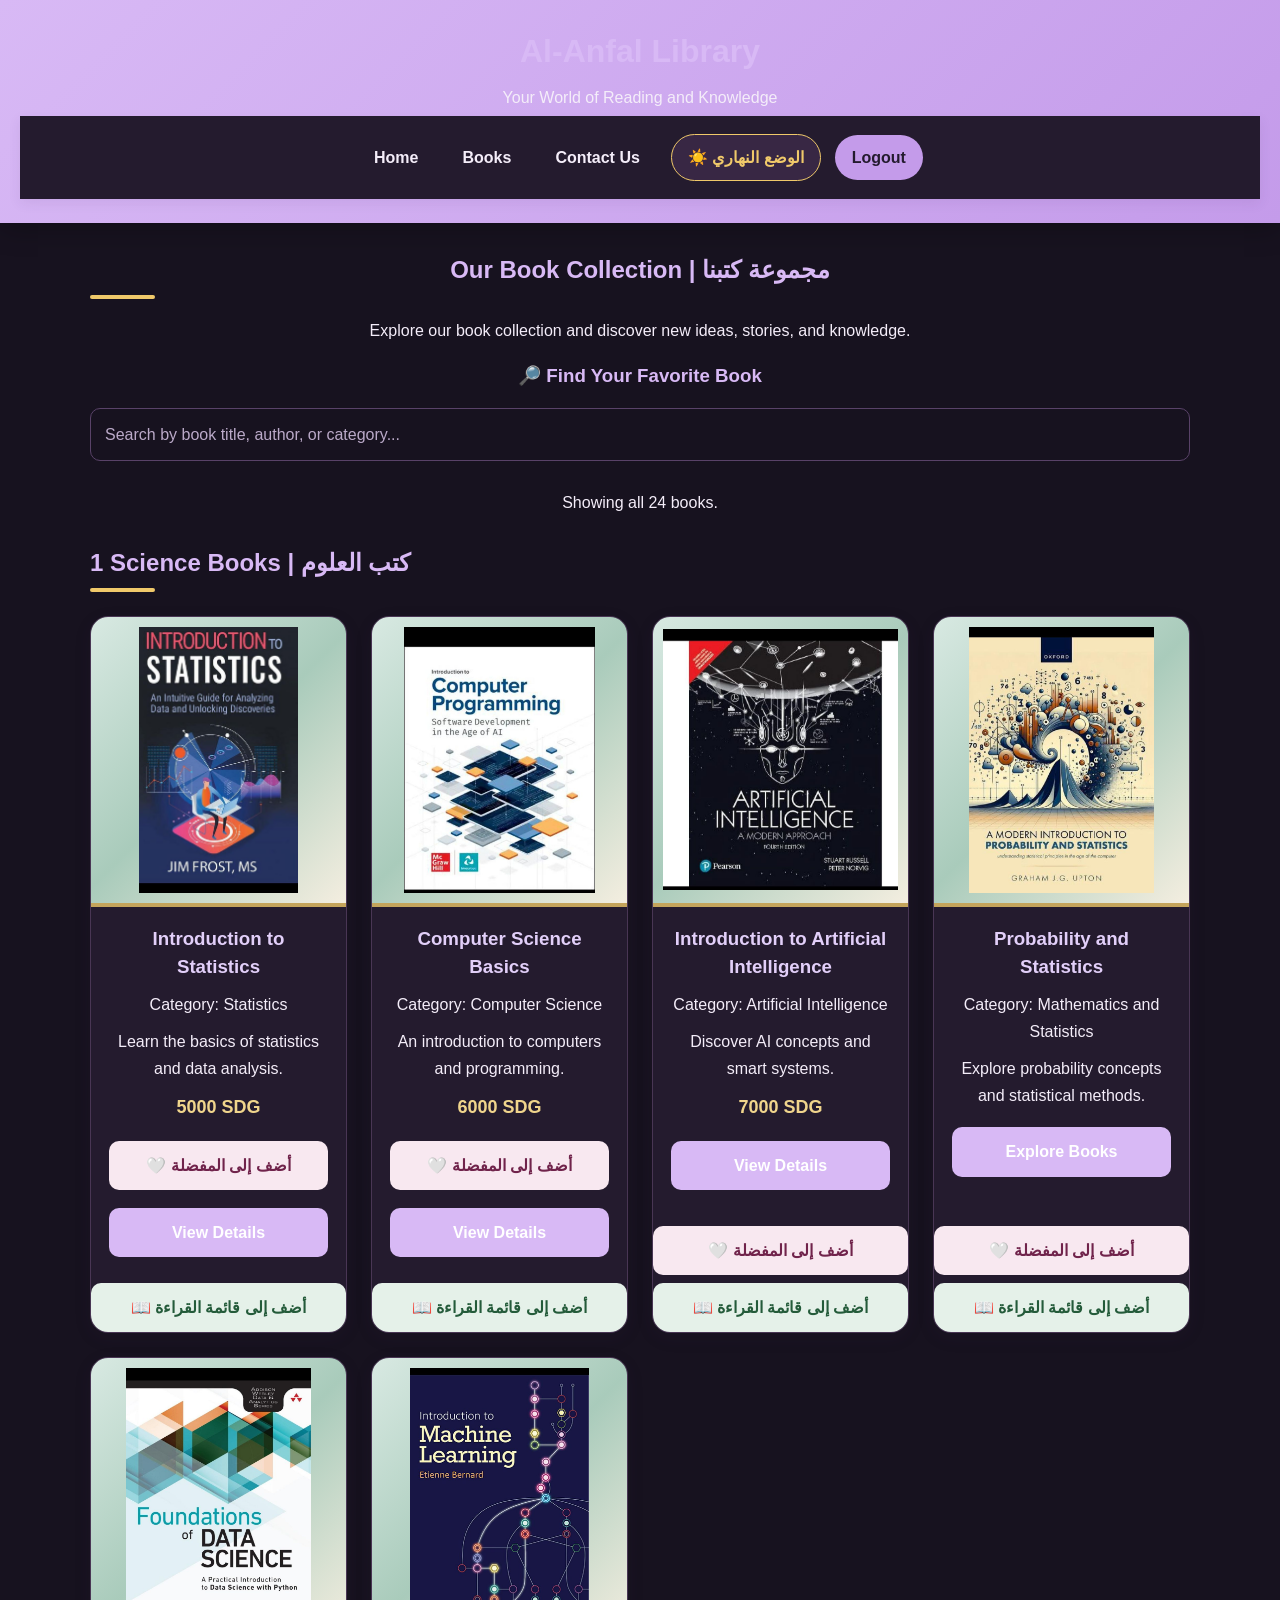
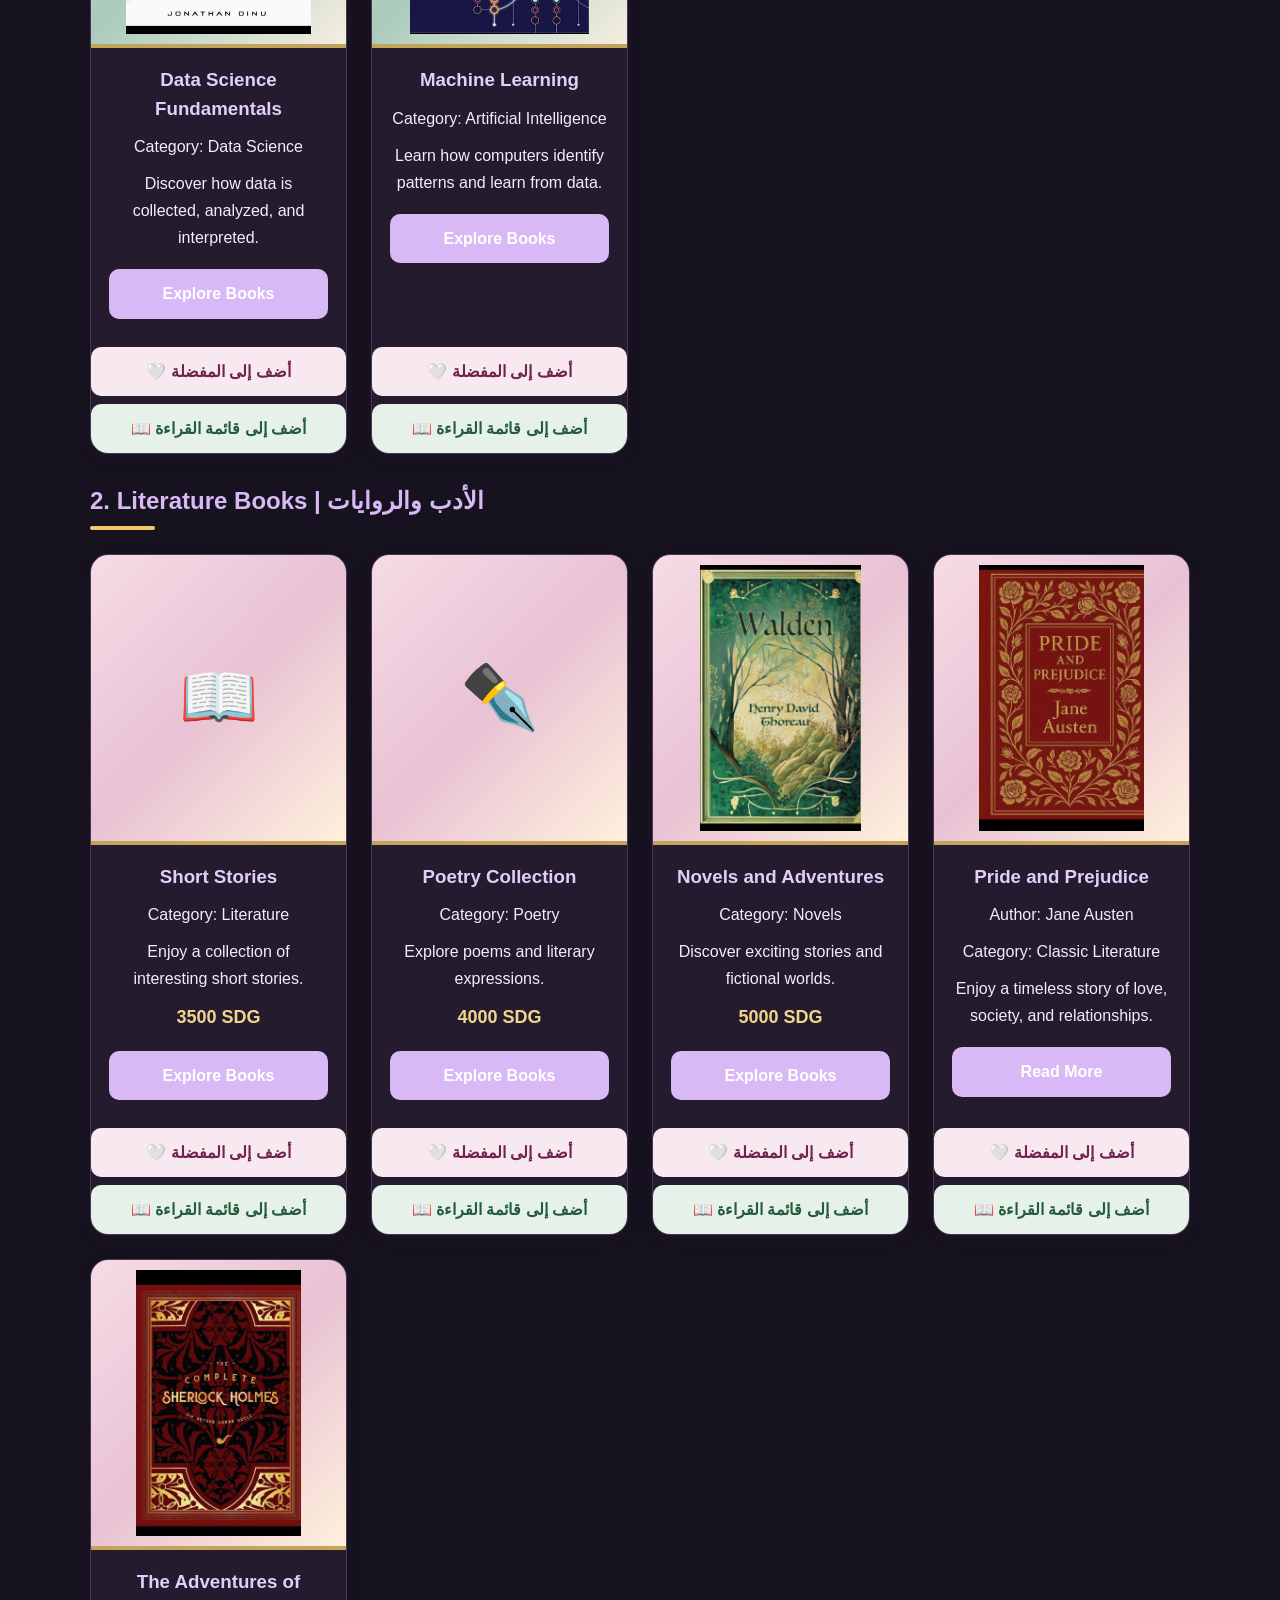
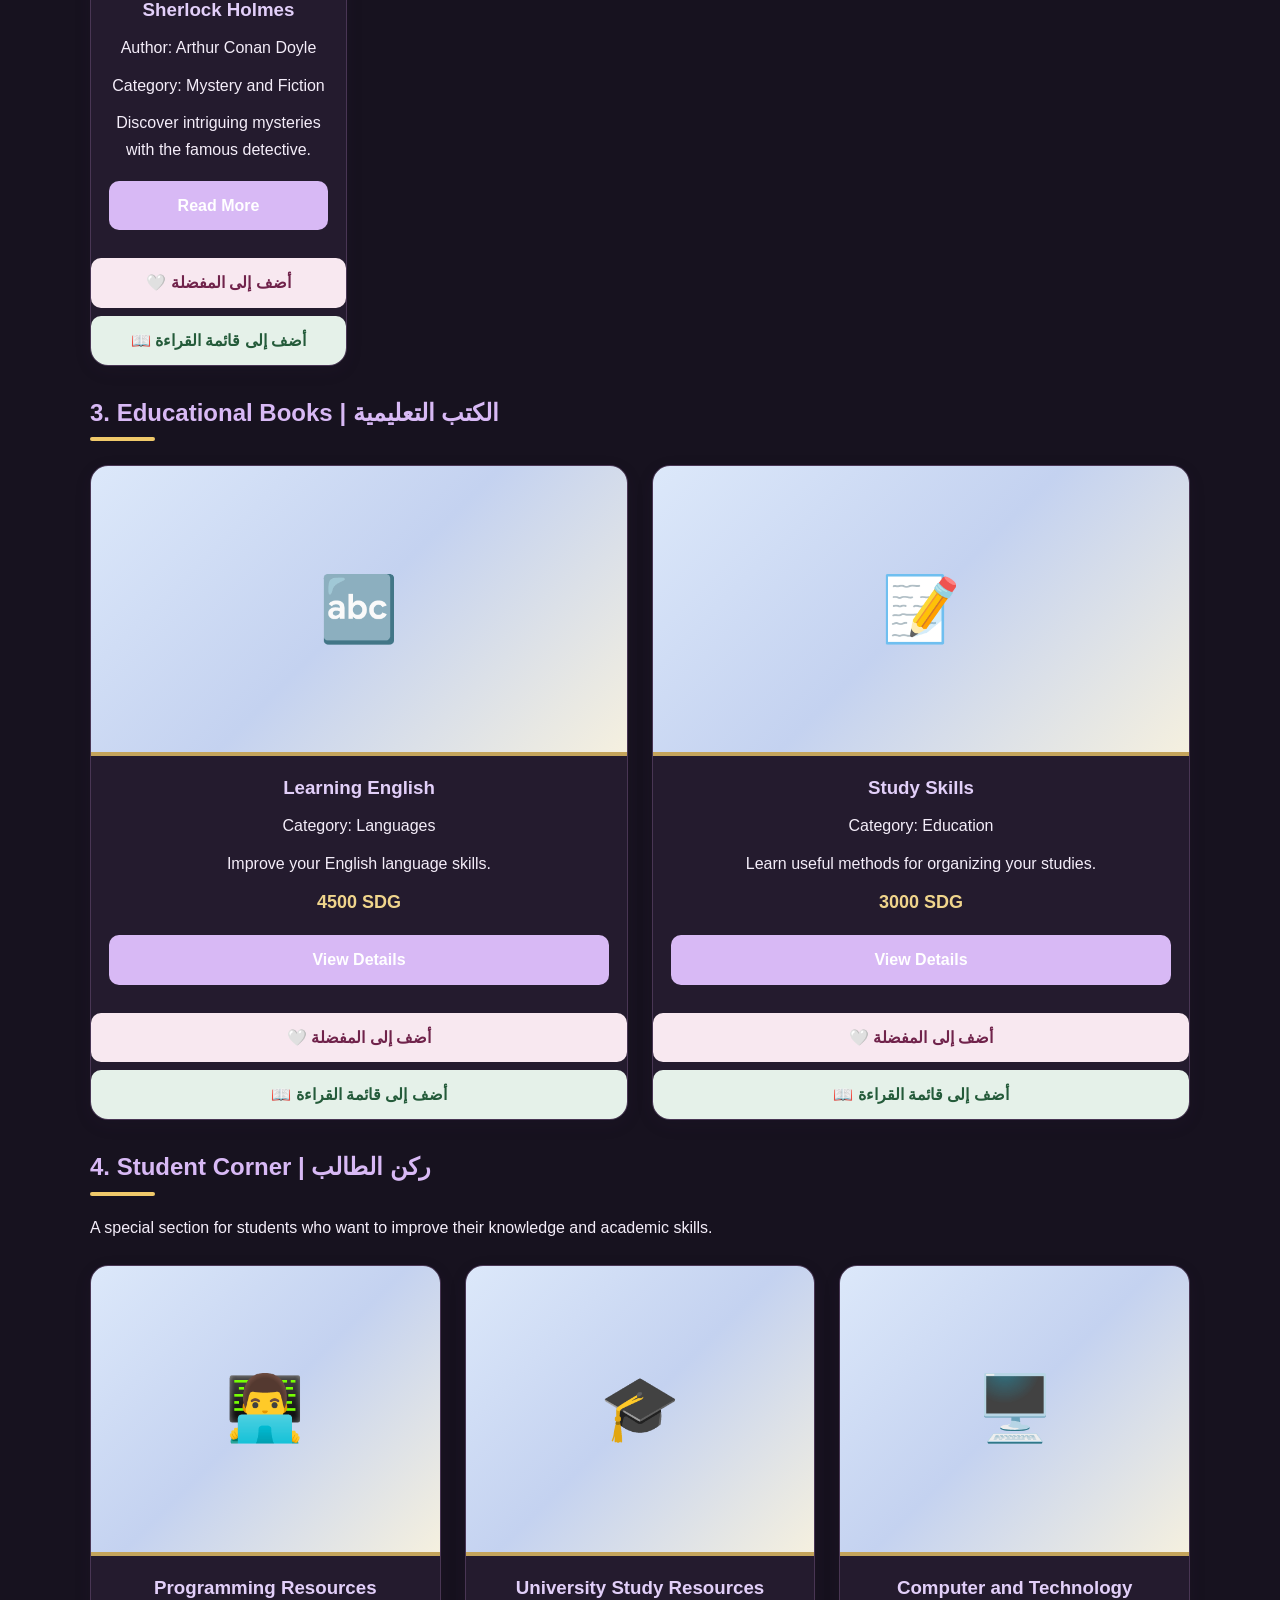
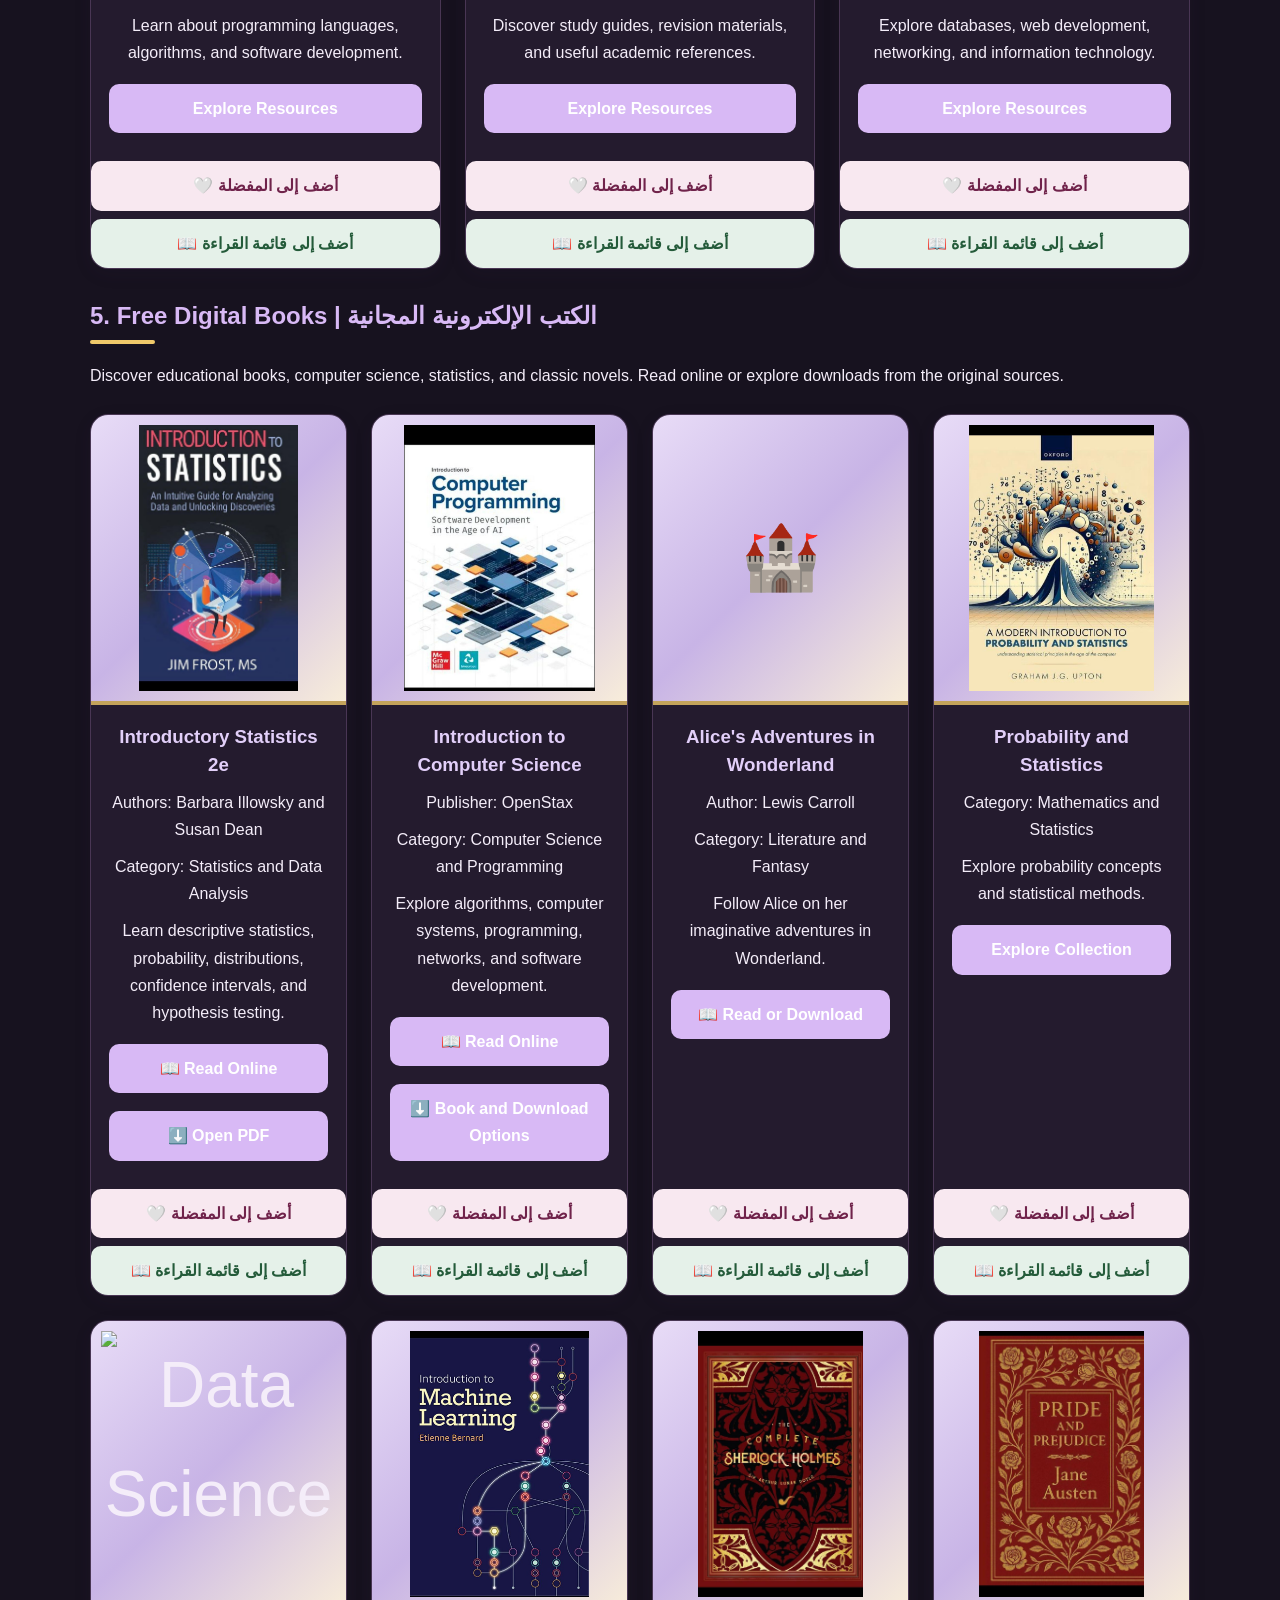
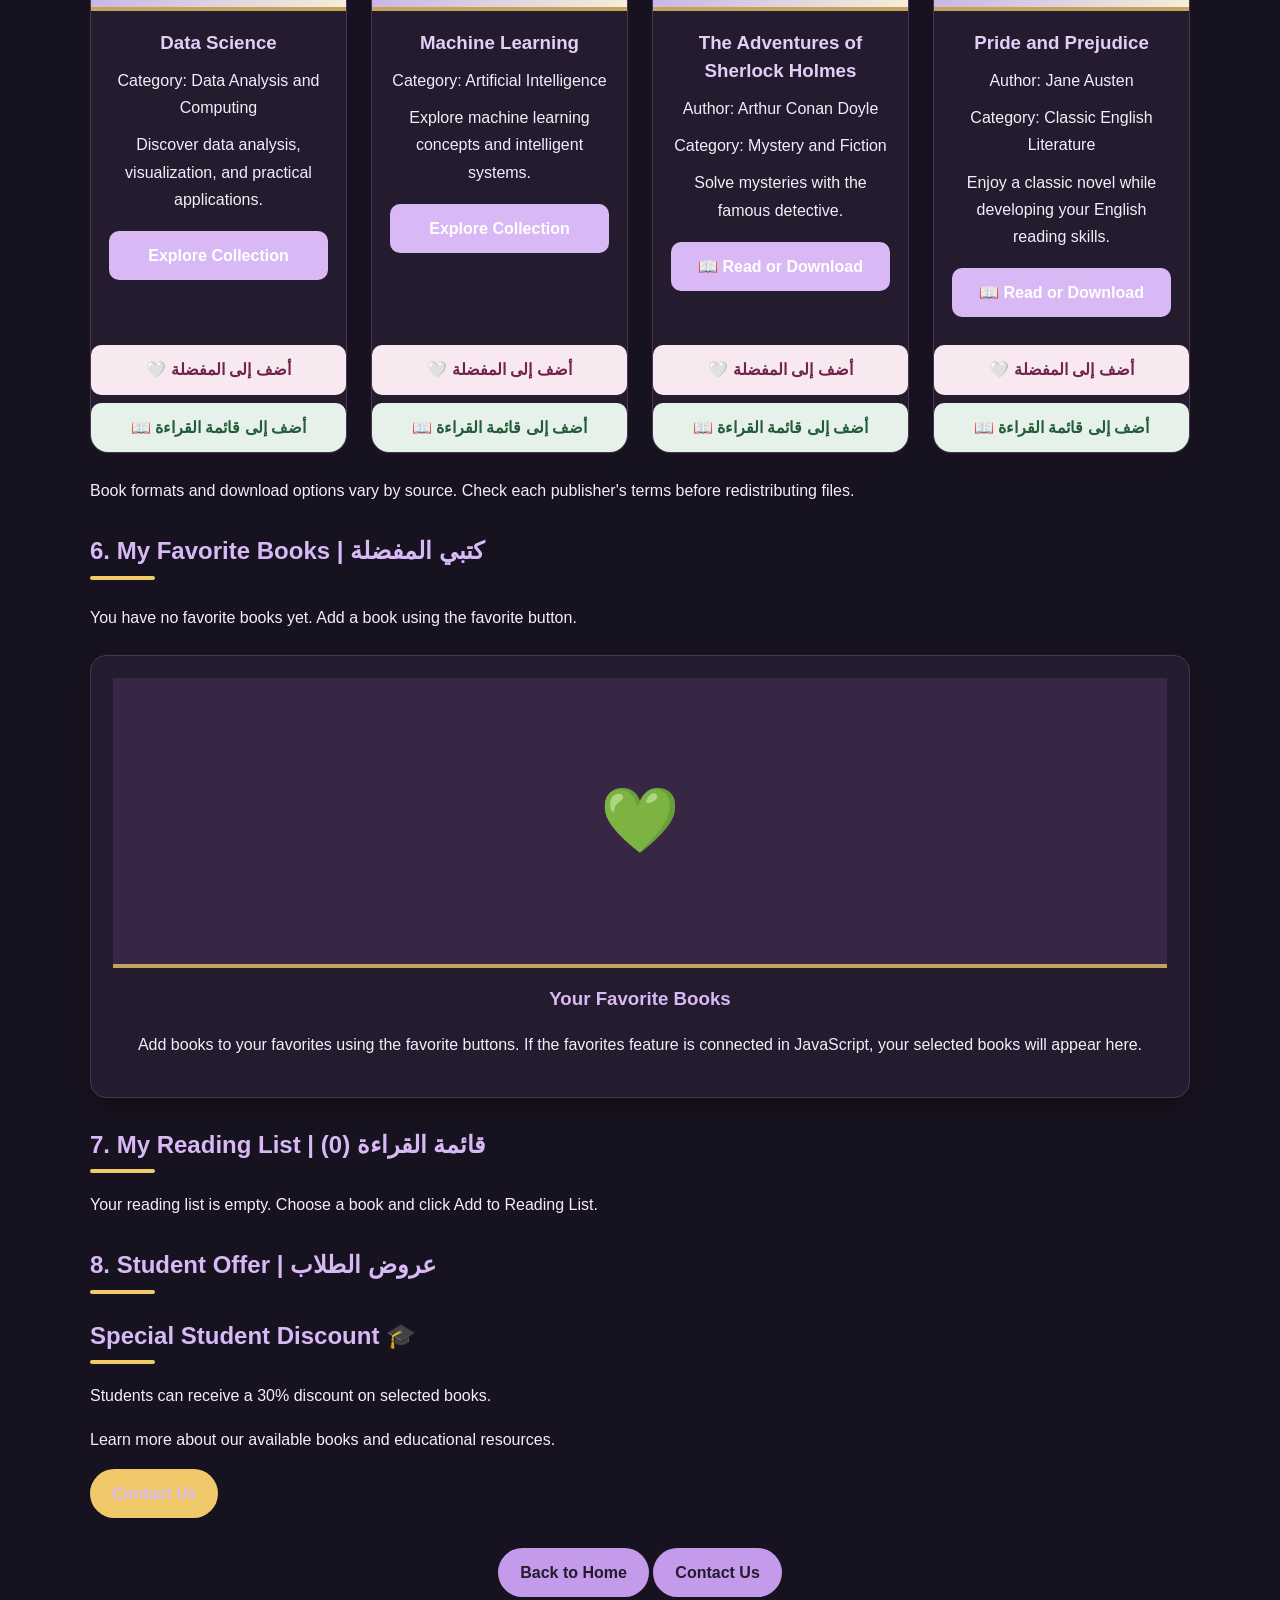
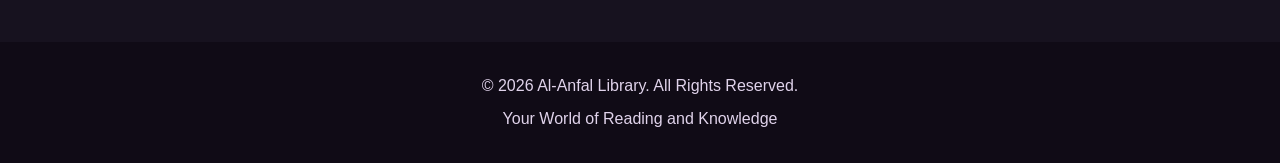
==== commit 8e41241c: "Update books.html" ====
--- a/books.html
+++ b/books.html
@@ -62,7 +62,7 @@
           <!-- Statistics -->
          <article class="book-card" data-book-id="statistics">
               <div class="book-cover">
-                 <img src="image/statistics.jpg"
+                 <img src="images/statistics.jpg"
                       alt="Introduction to Statistics"
                        loading="lazy">
                     </div>
@@ -86,7 +86,7 @@
                 <!-- Computer Science -->
                 <article class="book-card" data-book-id="computer-science">
                     <div class="book-cover">
-                        <img src="image/computer.jpg"
+                        <img src="images/computer.jpg"
                              alt="Computer Science Basics"
                              loading="lazy">
                     </div>
@@ -110,7 +110,7 @@
                 <!-- Artificial Intelligence -->
                 <article class="book-card" data-book-id="artificial-intelligence">
                     <div class="book-cover">
-                        <img src="image/ai.jpg"
+                        <img src="images/ai.jpg"
                              alt="Introduction to Artificial Intelligence"
                              loading="lazy">
                     </div>
@@ -128,7 +128,7 @@
                 <!-- Probability and Statistics -->
                 <article class="book-card" data-book-id="probability-statistics">
                     <div class="book-cover">
-                        <img src="image/probability-statistics.jpg"
+                        <img src="images/probability-statistics.jpg"
                              alt="Probability and Statistics"
                              loading="lazy">
                     </div>
@@ -144,7 +144,7 @@
                 <!-- Data Science -->
                 <article class="book-card" data-book-id="data-science">
                     <div class="book-cover">
-                        <img src="image/data-science.jpg"
+                        <img src="images/data-science.jpg"
                              alt="Data Science Fundamentals"
                              loading="lazy">
                     </div>
@@ -160,7 +160,7 @@
                 <!-- Machine Learning -->
                 <article class="book-card" data-book-id="machine-learning">
                     <div class="book-cover">
-                        <img src="image/machine-learning.jpg"
+                        <img src="images/machine-learning.jpg"
                              alt="Machine Learning"
                              loading="lazy">
                     </div>
@@ -208,7 +208,7 @@
 
                 <article class="book-card" data-book-id="novels">
                     <div class="book-cover">
-                        <img src="image/novel.jpg"
+                        <img src="images/novel.jpg"
                              alt="Novels and Adventures"
                              loading="lazy">
                     </div>
@@ -225,7 +225,7 @@
                 <!-- Pride and Prejudice -->
                 <article class="book-card" data-book-id="pride-and-prejudice">
                     <div class="book-cover">
-                        <img src="image/pride-prejudice.jpg"
+                        <img src="images/pride-prejudice.jpg"
                              alt="Pride and Prejudice by Jane Austen"
                              loading="lazy">
                     </div>
@@ -242,7 +242,7 @@
                 <!-- Sherlock Holmes -->
                 <article class="book-card" data-book-id="sherlock-holmes">
                     <div class="book-cover">
-                        <img src="image/sherlock-holmes.jpg"
+                        <img src="images/sherlock-holmes.jpg"
                              alt="The Adventures of Sherlock Holmes"
                              loading="lazy">
                     </div>
@@ -360,7 +360,7 @@
                 <!-- Introductory Statistics -->
                 <article class="book-card" data-book-id="introductory-statistics">
                     <div class="book-cover">
-                        <img src="image/statistics.jpg"
+                        <img src="images/statistics.jpg"
                              alt="Introductory Statistics"
                              loading="lazy">
                     </div>
@@ -393,7 +393,7 @@
                 <!-- OpenStax Computer Science -->
                 <article class="book-card" data-book-id="openstax-computer-science">
                     <div class="book-cover">
-                        <img src="image/computer.jpg"
+                        <img src="images/computer.jpg"
                              alt="Introduction to Computer Science"
                              loading="lazy">
                     </div>
@@ -448,7 +448,7 @@
                 <!-- Probability and Statistics -->
                 <article class="book-card" data-book-id="digital-probability-statistics">
                     <div class="book-cover">
-                        <img src="image/probability-statistics.jpg"
+                        <img src="images/probability-statistics.jpg"
                              alt="Probability and Statistics"
                              loading="lazy">
                     </div>
@@ -480,7 +480,7 @@
                 <!-- Machine Learning -->
                 <article class="book-card" data-book-id="digital-machine-learning">
                     <div class="book-cover">
-                        <img src="image/machine-learning.jpg"
+                        <img src="images/machine-learning.jpg"
                              alt="Machine Learning"
                              loading="lazy">
                     </div>
@@ -496,7 +496,7 @@
                 <!-- Sherlock Holmes -->
                 <article class="book-card" data-book-id="digital-sherlock-holmes">
                     <div class="book-cover">
-                        <img src="image/sherlock-holmes.jpg"
+                        <img src="images/sherlock-holmes.jpg"
                              alt="The Adventures of Sherlock Holmes"
                              loading="lazy">
                     </div>
@@ -519,7 +519,7 @@
                 <!-- Pride and Prejudice -->
                 <article class="book-card" data-book-id="digital-pride-and-prejudice">
                     <div class="book-cover">
-                        <img src="image/pride-prejudice.jpg"
+                        <img src="images/pride-prejudice.jpg"
                              alt="Pride and Prejudice by Jane Austen"
                              loading="lazy">
                     </div>
--- a/css/style.css
+++ b/css/style.css
@@ -1,4 +1,3 @@
-
 /* ==========================================
    AL-ANFAL LIBRARY - MAIN STYLE SHEET
    Purple, Gold, Cream and White Theme
@@ -35,6 +34,7 @@
     color: var(--text);
     line-height: 1.7;
     font-size: 16px;
+    transition: background-color 0.3s ease, color 0.3s ease;
 }
 
 img {
@@ -123,8 +123,7 @@
 }
 
 nav a.logout-link,
-.main-nav a#logout-link,
-nav a:last-child.logout-link {
+.main-nav a#logout-link {
     background: var(--secondary);
     color: var(--white);
 }
@@ -167,8 +166,7 @@
     margin-top: 8px;
     border-radius: 5px;
     background: var(--gold);
-}
-
+   }
 /* 5. Library Banner */
 .library-banner {
     min-height: 300px;
@@ -183,9 +181,11 @@
     border-radius: var(--radius);
     color: var(--white);
     background:
-        linear-gradient(rgba(42, 20, 61, 0.65),
-                        rgba(42, 20, 61, 0.65)),
-        url("library-banner.png") center/cover no-repeat;
+        linear-gradient(
+            rgba(42, 20, 61, 0.65),
+            rgba(42, 20, 61, 0.65)
+        ),
+        url("../image/library-banner.png") center/cover no-repeat;
     box-shadow: var(--shadow);
 }
 
@@ -254,9 +254,8 @@
     color: var(--muted);
 }
 
-/* 8. Book Images */
+/* 8. General Images */
 .book-card img,
-.book-cover img,
 .book-image,
 .feature-card img {
     display: block;
@@ -267,15 +266,38 @@
     margin: 0 auto 15px;
 }
 
+/* Book Covers */
 .book-cover {
-    min-height: 160px;
+    min-height: 190px;
+    height: 290px;
     display: flex;
     justify-content: center;
     align-items: center;
     font-size: 64px;
-    background: var(--light-purple);
-    border-radius: 12px;
-    margin-bottom: 15px;
+    background: linear-gradient(
+        135deg,
+        #eee5fa,
+        #d8c7ed,
+        #f9f3e8
+    );
+    border-bottom: 4px solid #c4a45b;
+    overflow: hidden;
+}
+
+.book-cover img {
+    width: 100%;
+    height: 100%;
+    max-width: 100%;
+    display: block;
+    object-fit: contain;
+    padding: 10px;
+    margin: 0;
+    border-radius: 0;
+    transition: transform 0.35s ease;
+}
+
+.book-card:hover .book-cover img {
+    transform: scale(1.04);
 }
 
 .book-card .price,
@@ -313,8 +335,7 @@
 .btn-gold {
     background: var(--gold);
     color: var(--primary);
-}
-
+                                }
 /* 10. Forms, Login and Create Account */
 form {
     width: 100%;
@@ -355,6 +376,7 @@
 input[type="tel"],
 input[type="number"],
 input[type="url"],
+input[type="search"],
 select,
 textarea {
     width: 100%;
@@ -502,8 +524,124 @@
     border-top: 1px solid var(--border);
     margin: 25px 0;
 }
-
-/* 16. Tablet and Mobile */
+/* 16. Unified Book Card Design */
+.books-grid {
+    grid-template-columns: repeat(
+        auto-fit,
+        minmax(min(100%, 230px), 1fr)
+    );
+    gap: 24px;
+    align-items: stretch;
+}
+
+.book-card {
+    position: relative;
+    display: flex;
+    flex-direction: column;
+    padding: 0;
+    background: var(--white);
+    border: 1px solid var(--border);
+    border-radius: 18px;
+    box-shadow: 0 5px 18px rgba(55, 35, 75, 0.09);
+}
+
+.book-card:hover {
+    transform: translateY(-5px);
+}
+
+.book-card .book-cover {
+    min-height: 190px;
+    height: 290px;
+    border-radius: 0;
+}
+
+#science .book-cover {
+    background: linear-gradient(135deg, #d8e9e2, #a9cbbb, #f4eee0);
+}
+
+#literature .book-cover {
+    background: linear-gradient(135deg, #f6dce6, #e8c2d4, #fff0dc);
+}
+
+#education .book-cover,
+#student-corner .book-cover {
+    background: linear-gradient(135deg, #dce8fa, #c4d2f0, #f5f0df);
+}
+
+#pdf-books .book-cover {
+    background: linear-gradient(135deg, #e8dcf7, #c8b4e6, #f8edda);
+}
+
+.book-card .book-info {
+    display: flex;
+    flex-direction: column;
+    align-items: stretch;
+    flex: 1;
+    gap: 10px;
+    padding: 18px;
+}
+
+.book-card .book-info h3 {
+    margin: 0;
+    color: var(--primary);
+    line-height: 1.5;
+}
+
+.book-card .book-info p {
+    margin: 0;
+    line-height: 1.7;
+}
+
+.book-card .price {
+    font-weight: 700;
+    color: #7c6226;
+}
+
+.book-card .btn,
+.book-card .favorite-button,
+.book-card .reading-list-button,
+.book-card button {
+    display: block;
+    width: 100%;
+    box-sizing: border-box;
+    margin-top: 8px;
+    padding: 11px 14px;
+    border: none;
+    border-radius: 10px;
+    text-align: center;
+    text-decoration: none;
+    font: inherit;
+    font-weight: 600;
+    cursor: pointer;
+}
+
+.book-card .btn {
+    background: var(--primary);
+    color: #ffffff;
+}
+
+.book-card .favorite-button {
+    background: #f8e8f0;
+    color: #70234b;
+}
+
+.book-card .reading-list-button {
+    background: #e5f1e9;
+    color: #245b3a;
+}
+
+.book-card .btn:hover,
+.book-card .favorite-button:hover,
+.book-card .reading-list-button:hover {
+    filter: brightness(0.94);
+}
+
+.book-card a:focus-visible,
+.book-card button:focus-visible {
+    outline: 3px solid #c4a45b;
+    outline-offset: 3px;
+   }
+/* 17. Tablet and Mobile */
 @media (max-width: 768px) {
     header {
         padding: 20px 12px;
@@ -546,11 +684,22 @@
         padding: 14px;
     }
 
+    .book-card {
+        padding: 0;
+    }
+
     .book-card img,
-    .book-cover img,
     .book-image,
     .feature-card img {
         height: 170px;
+    }
+
+    .book-card .book-cover {
+        height: 240px;
+    }
+
+    .book-card .book-cover img {
+        height: 100%;
     }
 
     .login-container,
@@ -562,6 +711,31 @@
     }
 }
 
+@media (max-width: 480px) {
+    .books-grid {
+        grid-template-columns: repeat(2, minmax(0, 1fr));
+        gap: 12px;
+    }
+
+    .book-card .book-cover {
+        height: 205px;
+        min-height: 155px;
+        font-size: 54px;
+    }
+
+    .book-card .book-info {
+        padding: 12px;
+    }
+
+    .book-card .book-info h3 {
+        font-size: 0.92rem;
+    }
+
+    .book-card .price {
+        font-size: 16px;
+    }
+}
+
 @media (max-width: 400px) {
     body {
         font-size: 14px;
@@ -578,27 +752,24 @@
     .cards-grid,
     .book-list,
     .services-grid {
-        grid-template-columns: 1fr;
-    }
-
-    .book-card img,
-    .book-cover img,
-    .book-image,
-    .feature-card img {
-        height: 220px;
-    }
-}
-
-/* =====================================
-   AL-ANFAL LIBRARY - DARK MODE
-===================================== */
-
-body {
-    transition:
-        background-color 0.3s ease,
-        color 0.3s ease;
-}
-
+        grid-template-columns: repeat(2, minmax(0, 1fr));
+    }
+
+    .book-card .book-cover {
+        height: 190px;
+    }
+
+    .login-container,
+    .login-box,
+    .account-container,
+    .register-container,
+    .form-container {
+        width: 94%;
+        padding: 18px 14px;
+    }
+}
+
+/* 18. Dark Mode */
 body.dark-mode {
     --primary: #D8B9F5;
     --secondary: #C49BEA;
@@ -615,7 +786,6 @@
     color: var(--text);
 }
 
-/* Headings and text */
 body.dark-mode h1,
 body.dark-mode h2,
 body.dark-mode h3,
@@ -629,7 +799,6 @@
     color: var(--text);
 }
 
-/* Navigation */
 body.dark-mode nav,
 body.dark-mode .main-nav {
     background: #241B2E;
@@ -647,7 +816,6 @@
     color: #F0C96A;
 }
 
-/* Cards and sections */
 body.dark-mode .card,
 body.dark-mode .book-card,
 body.dark-mode .feature-card,
@@ -664,7 +832,6 @@
     border-color: #493654;
 }
 
-/* Inputs */
 body.dark-mode input,
 body.dark-mode textarea,
 body.dark-mode select {
@@ -678,23 +845,23 @@
     color: #BBAAC9;
 }
 
-/* Book cover placeholders */
-body.dark-mode .book-cover {
-    background: #382744;
-}
-
-/* Comments */
+body.dark-mode .book-cover,
 body.dark-mode .comment {
     background: #382744;
-    color: #F4EDF9;
-}
-
-/* Keep banner image and overlay */
+}
+
+body.dark-mode .book-card .book-info h3 {
+    color: #e2cff9;
+}
+
+body.dark-mode .book-card .price {
+    color: #f0d58c;
+}
+
 body.dark-mode .library-banner {
     color: #FFFFFF;
 }
 
-/* Footer */
 body.dark-mode footer {
     background: #100B16;
     color: #F4EDF9;
@@ -704,7 +871,7 @@
     color: #E0D3EB;
 }
 
-/* Theme toggle button */
+/* Theme Toggle Button */
 .theme-toggle {
     display: inline-flex;
     align-items: center;
@@ -729,273 +896,6 @@
     background: #382744;
     color: #F0C96A;
     border-color: #F0C96A;
-}
-
-/* ==========================================
-   AL-ANFAL LIBRARY - BOOK CARD REDESIGN
-========================================== */
-
-/* Book grid */
-.books-grid {
-    display: grid;
-    grid-template-columns: repeat(
-        auto-fit,
-        minmax(min(100%, 230px), 1fr)
-    );
-    gap: 24px;
-    align-items: stretch;
-}
-
-/* Individual book cards */
-.book-card {
-    position: relative;
-    overflow: hidden;
-    display: flex;
-    flex-direction: column;
-    background: #ffffff;
-    border: 1px solid #e8e1ef;
-    border-radius: 18px;
-    box-shadow: 0 5px 18px rgba(55, 35, 75, 0.09);
-    transition: transform 0.25s ease,
-                box-shadow 0.25s ease;
-}
-
-.book-card:hover {
-    transform: translateY(-5px);
-    box-shadow: 0 12px 28px rgba(55, 35, 75, 0.16);
-}
-
-/* Decorative book-cover area */
-.book-card .book-cover {
-    min-height: 190px;
-    display: flex;
-    align-items: center;
-    justify-content: center;
-    font-size: 76px;
-    background: linear-gradient(
-        135deg,
-        #eee5fa,
-        #d8c7ed,
-        #f9f3e8
-    );
-    border-bottom: 4px solid #c4a45b;
-}
-
-/* Different cover colors by category */
-#science .book-cover {
-    background: linear-gradient(135deg, #d8e9e2, #a9cbbb, #f4eee0);
-}
-
-#literature .book-cover {
-    background: linear-gradient(135deg, #f6dce6, #e8c2d4, #fff0dc);
-}
-
-#education .book-cover,
-#student-corner .book-cover {
-    background: linear-gradient(135deg, #dce8fa, #c4d2f0, #f5f0df);
-}
-
-#pdf-books .book-cover {
-    background: linear-gradient(135deg, #e8dcf7, #c8b4e6, #f8edda);
-}
-
-/* Book information */
-.book-card .book-info {
-    display: flex;
-    flex-direction: column;
-    align-items: stretch;
-    flex: 1;
-    gap: 10px;
-    padding: 18px;
-}
-
-.book-card .book-info h3 {
-    margin: 0;
-    color: #43215f;
-    line-height: 1.5;
-}
-
-.book-card .book-info p {
-    margin: 0;
-    line-height: 1.7;
-}
-
-.book-card .price {
-    font-weight: 700;
-    color: #7c6226;
-}
-
-/* Buttons and links */
-.book-card .btn,
-.book-card .favorite-button,
-.book-card .reading-list-button {
-    display: block;
-    width: 100%;
-    box-sizing: border-box;
-    margin-top: 8px;
-    padding: 11px 14px;
-    border: none;
-    border-radius: 10px;
-    text-align: center;
-    text-decoration: none;
-    font: inherit;
-    font-weight: 600;
-    cursor: pointer;
-    transition: filter 0.2s ease;
-}
-
-.book-card .btn {
-    background: #43215f;
-    color: #ffffff;
-}
-
-.book-card .favorite-button {
-    background: #f8e8f0;
-    color: #70234b;
-}
-
-.book-card .reading-list-button {
-    background: #e5f1e9;
-    color: #245b3a;
-}
-
-.book-card .btn:hover,
-.book-card .favorite-button:hover,
-.book-card .reading-list-button:hover {
-    filter: brightness(0.94);
-}
-
-/* Keyboard accessibility */
-.book-card a:focus-visible,
-.book-card button:focus-visible {
-    outline: 3px solid #c4a45b;
-    outline-offset: 3px;
-}
-
-/* Dark mode */
-body.dark-mode .book-card {
-    background: #292333;
-    border-color: #494052;
-    color: #f5f0fa;
-}
-
-body.dark-mode .book-card .book-info h3 {
-    color: #e2cff9;
-}
-
-body.dark-mode .book-card .price {
-    color: #f0d58c;
-}
-
-/* Mobile spacing */
-@media (max-width: 480px) {
-    .books-grid {
-        gap: 16px;
-    }
-
-    .book-card .book-cover {
-        min-height: 155px;
-        font-size: 64px;
-    }
-
-    .book-card .book-info {
-        padding: 14px;
-    }
-}
-
-/* ===== Al-Anfal Library Book Covers ===== */
-
-.books-grid {
-  display: grid;
-  grid-template-columns: repeat(auto-fit, minmax(210px, 1fr));
-  gap: 24px;
-  align-items: stretch;
-}
-
-.book-card {
-  overflow: hidden;
-  border-radius: 18px;
-  background: var(--card-bg, #ffffff);
-  border: 1px solid rgba(100, 75, 130, 0.14);
-  box-shadow: 0 5px 18px rgba(40, 25, 60, 0.08);
-  transition: transform 0.3s ease, box-shadow 0.3s ease;
-}
-
-.book-card:hover {
-  transform: translateY(-6px);
-  box-shadow: 0 14px 30px rgba(40, 25, 60, 0.16);
-}
-
-.book-cover {
-  width: 100%;
-  height: 290px;
-  overflow: hidden;
-  background: linear-gradient(135deg, #f0e8fa, #e5f1f7);
-  display: flex;
-  align-items: center;
-  justify-content: center;
-}
-
-.book-cover img {
-  width: 100%;
-  height: 100%;
-  display: block;
-  object-fit: contain;
-  padding: 10px;
-  transition: transform 0.35s ease;
-}
-
-.book-card:hover .book-cover img {
-  transform: scale(1.04);
-}
-
-.book-info {
-  padding: 18px;
-}
-
-.book-info h3 {
-  font-size: 1.05rem;
-  line-height: 1.5;
-  margin: 0 0 10px;
-}
-
-.book-info p {
-  line-height: 1.7;
-}
-
-.book-info .price {
-  font-weight: 700;
-  color: #7950a5;
-  margin: 12px 0;
-}
-
-.book-card .btn,
-.book-card button {
-  border-radius: 10px;
-  transition: opacity 0.2s ease;
-}
-
-.book-card .btn:hover,
-.book-card button:hover {
-  opacity: 0.88;
-}
-
-@media (max-width: 480px) {
-  .books-grid {
-    grid-template-columns: repeat(2, minmax(0, 1fr));
-    gap: 12px;
-  }
-
-  .book-cover {
-    height: 205px;
-  }
-
-  .book-info {
-    padding: 12px;
-  }
-
-  .book-info h3 {
-    font-size: 0.92rem;
-  }
-}
-
+       }
+
+
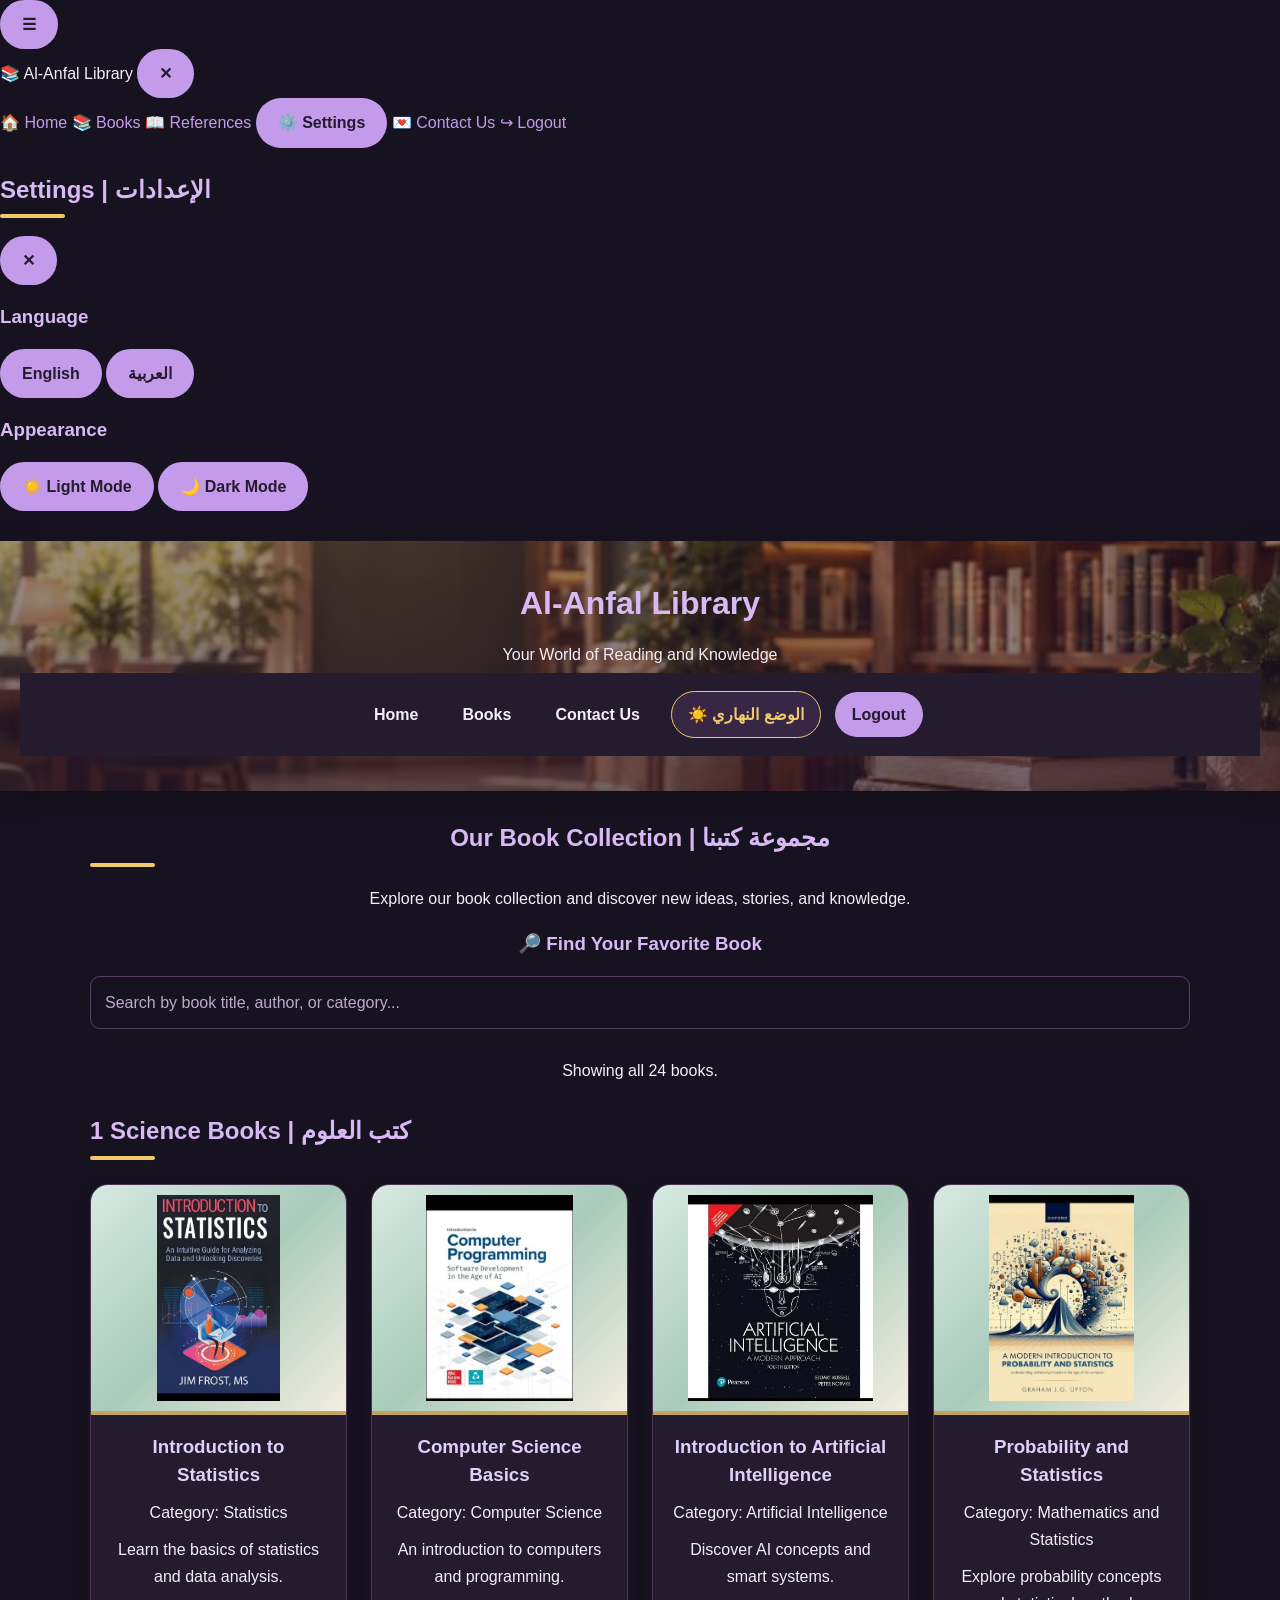
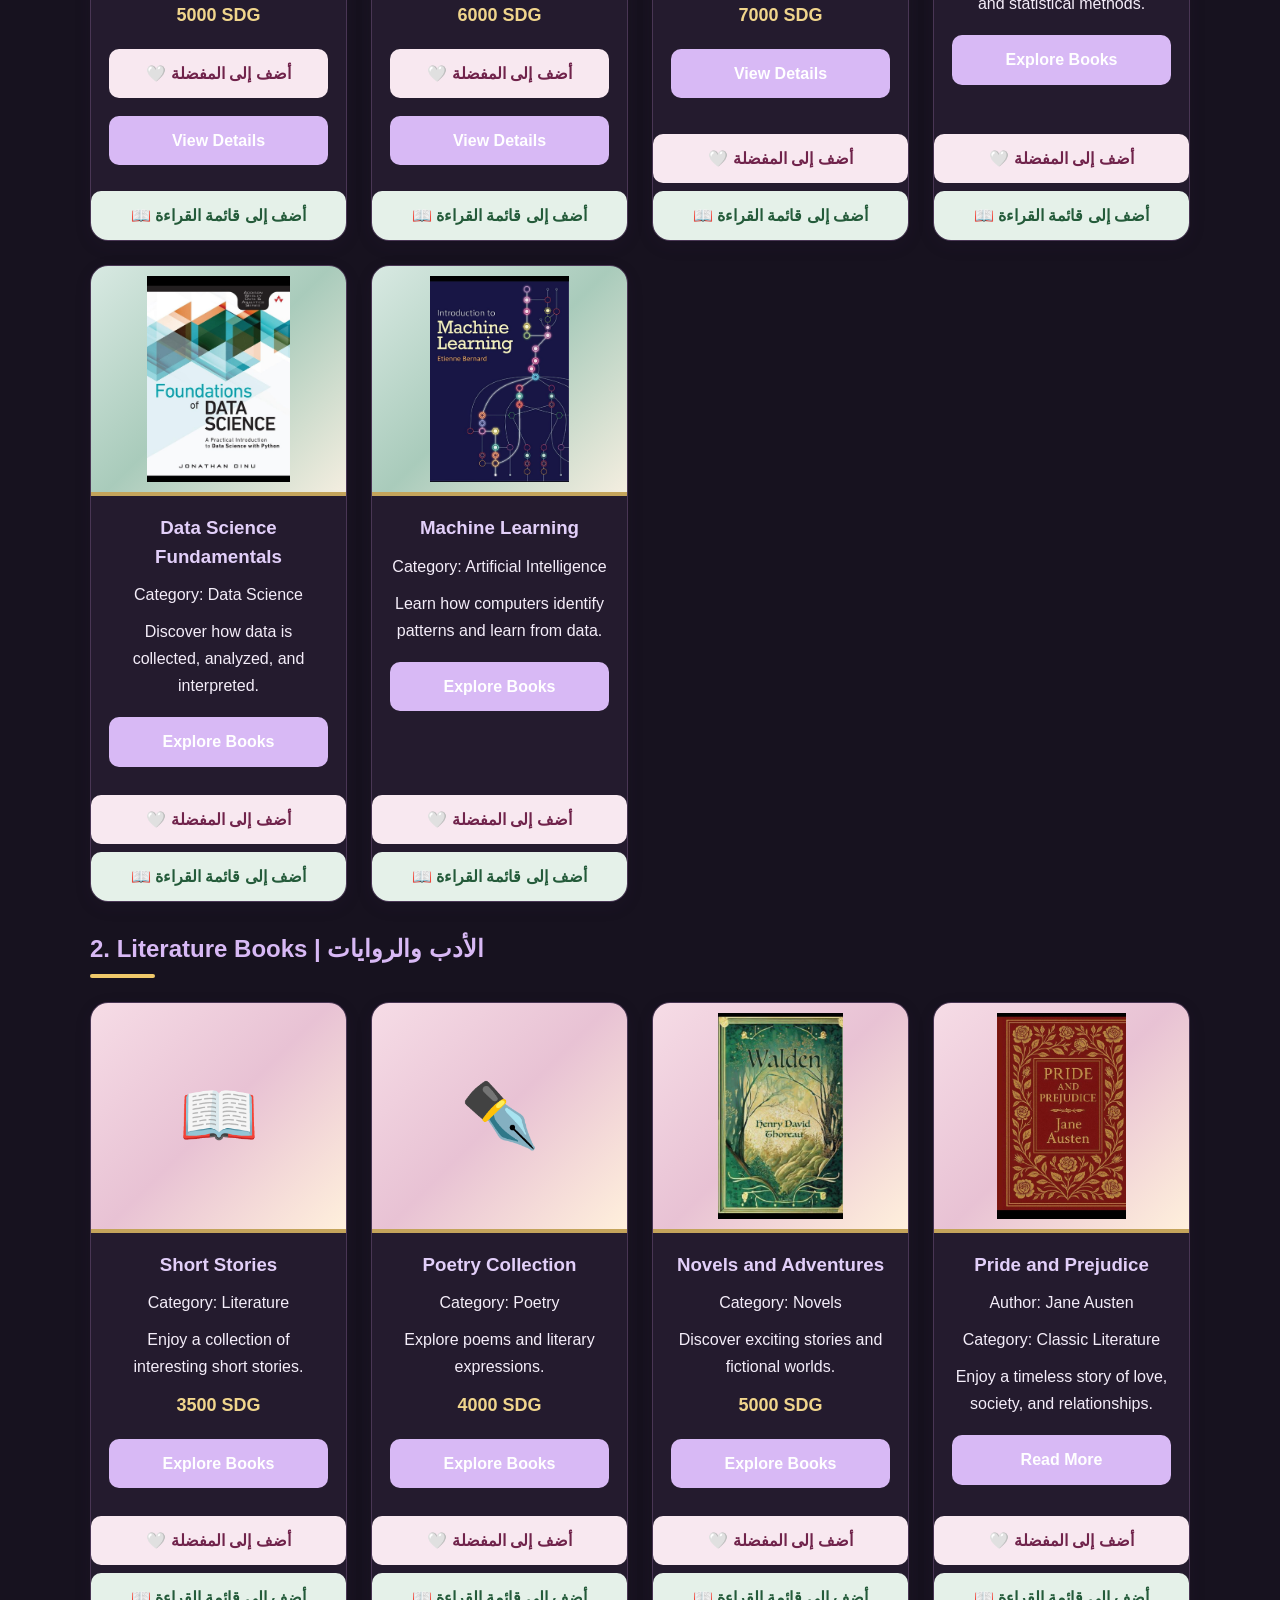
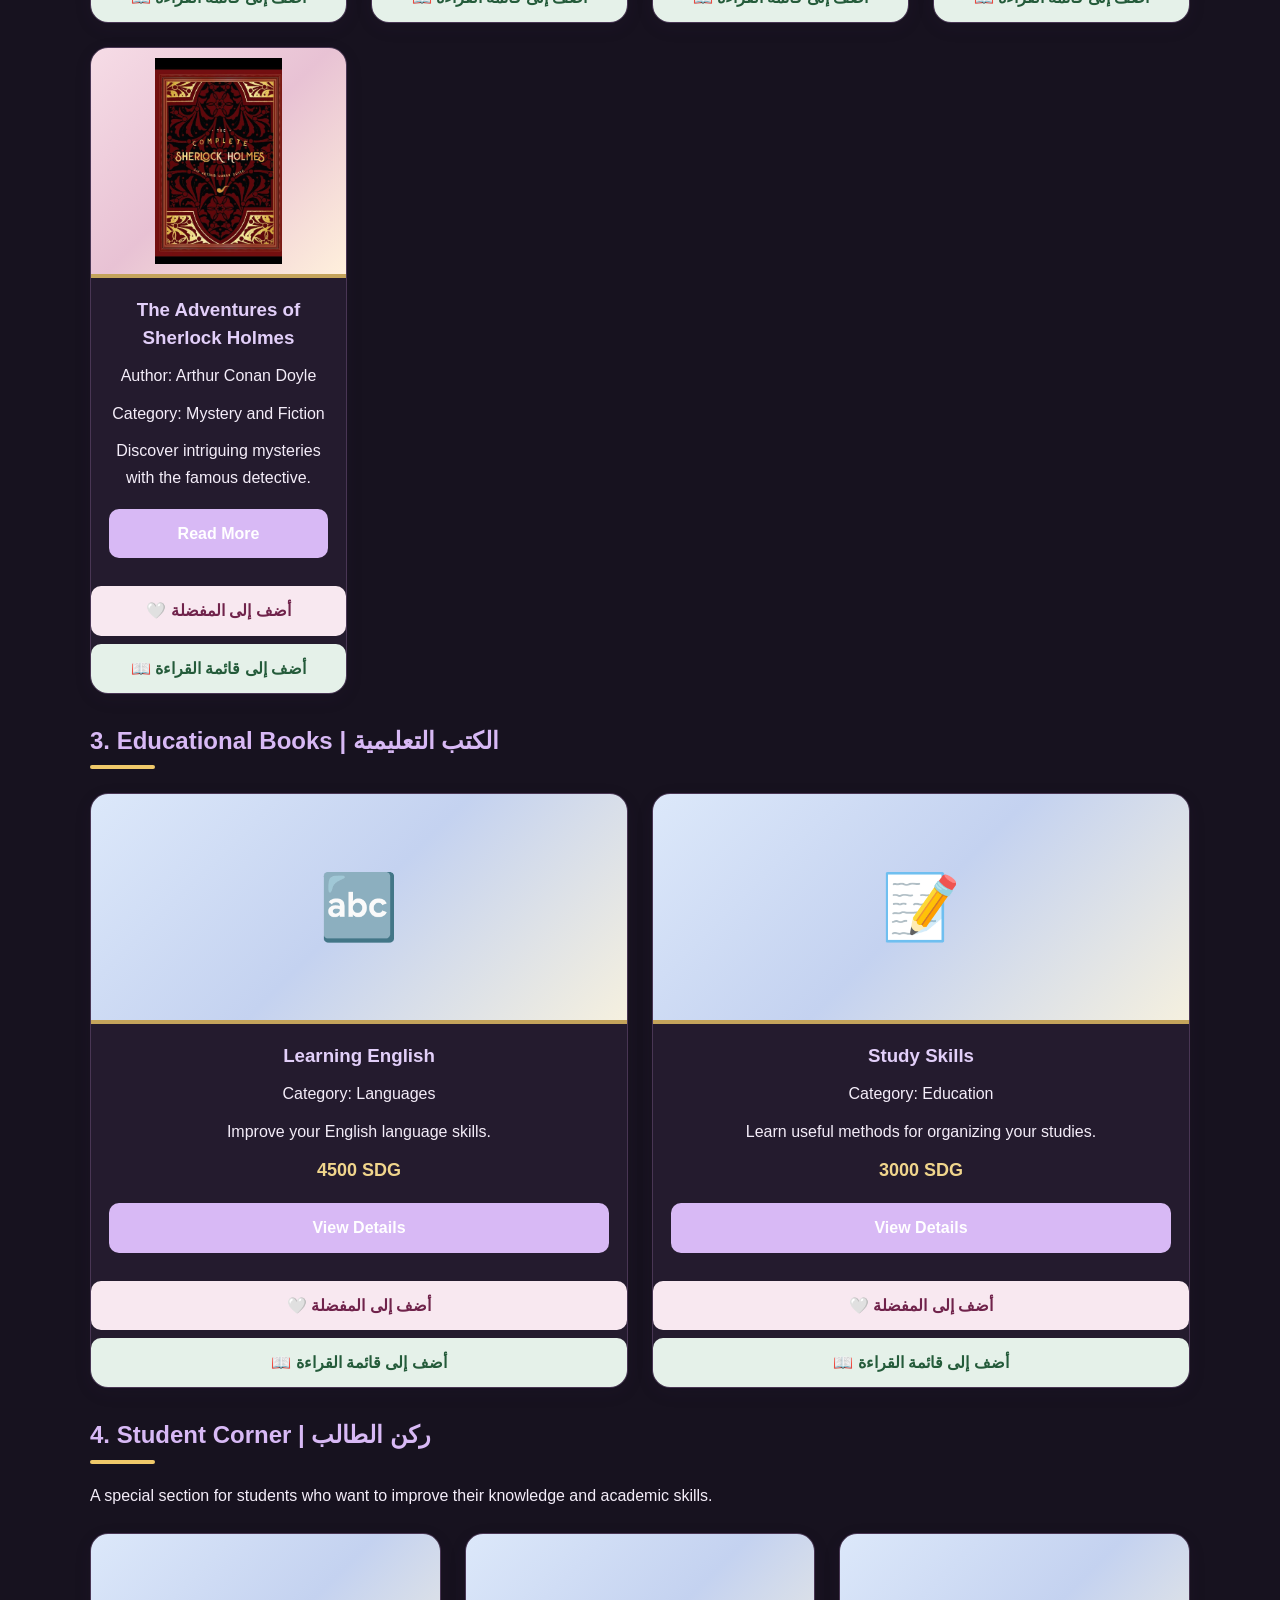
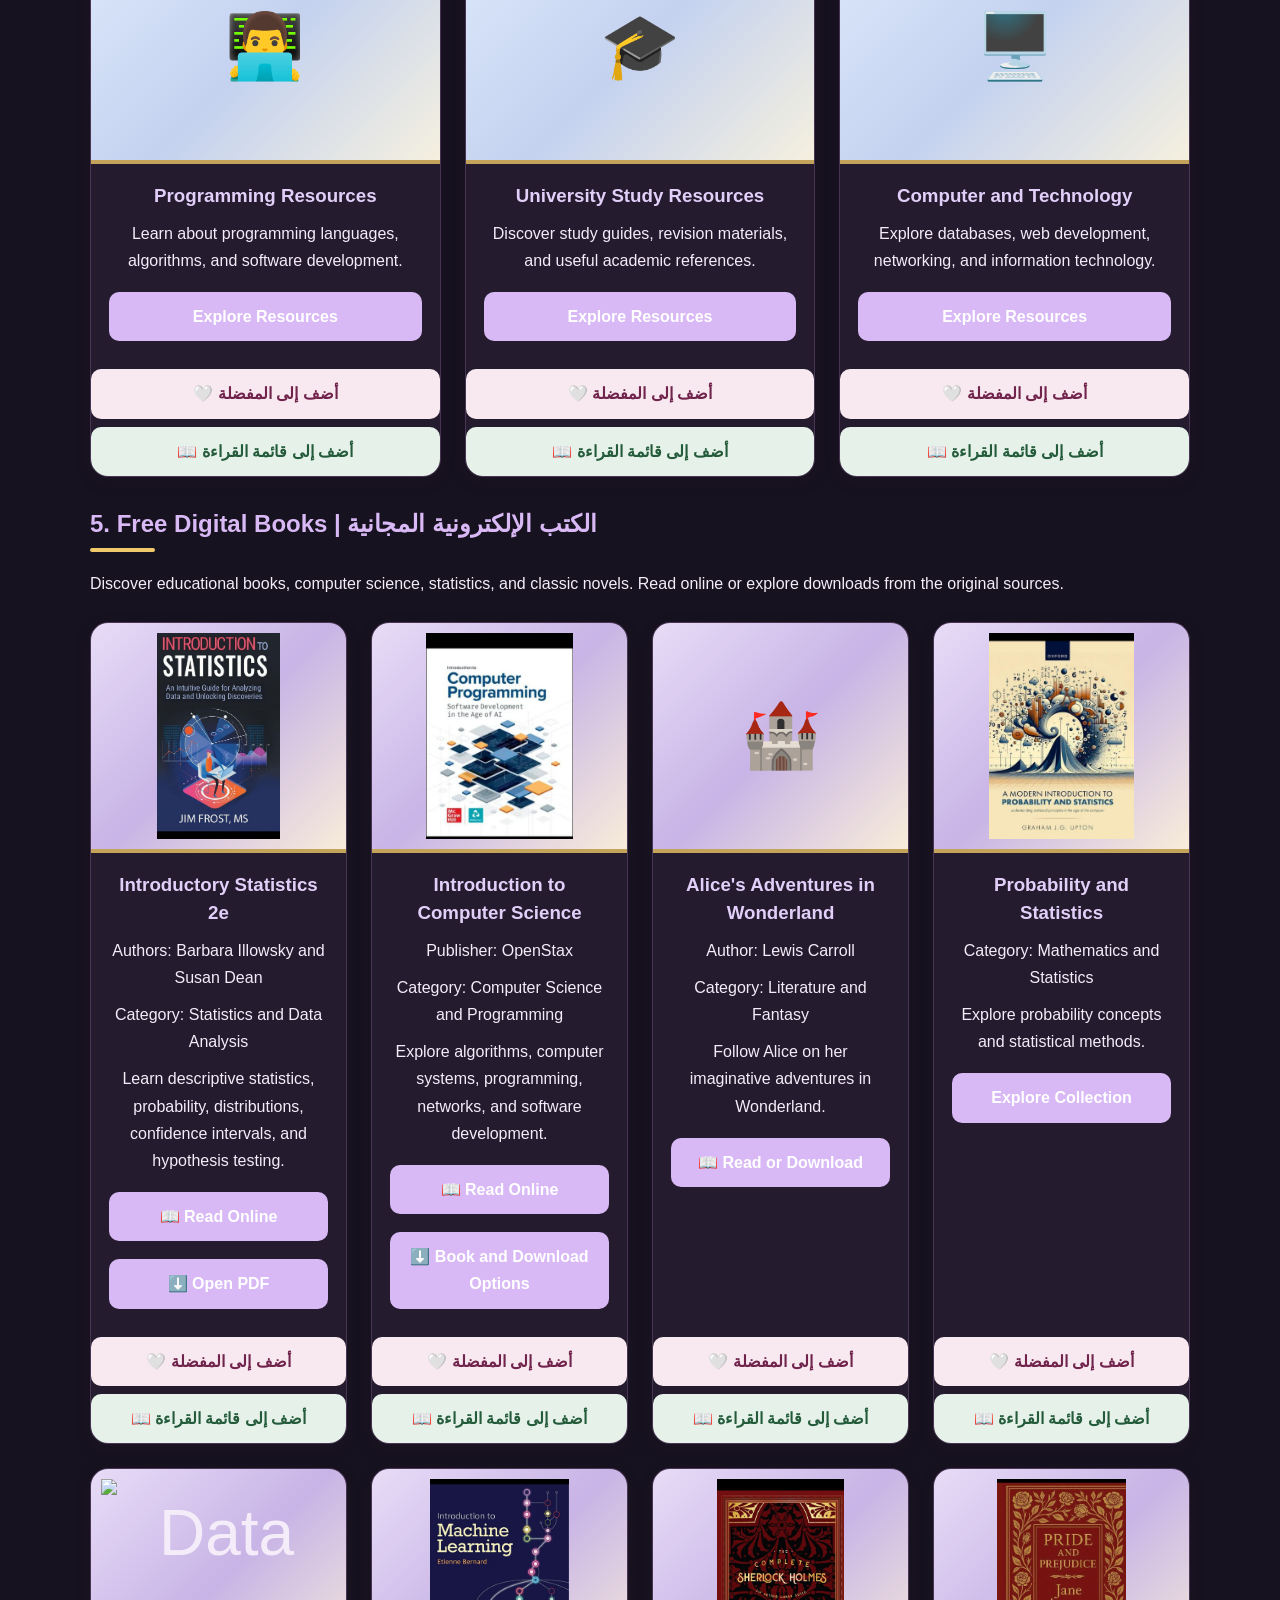
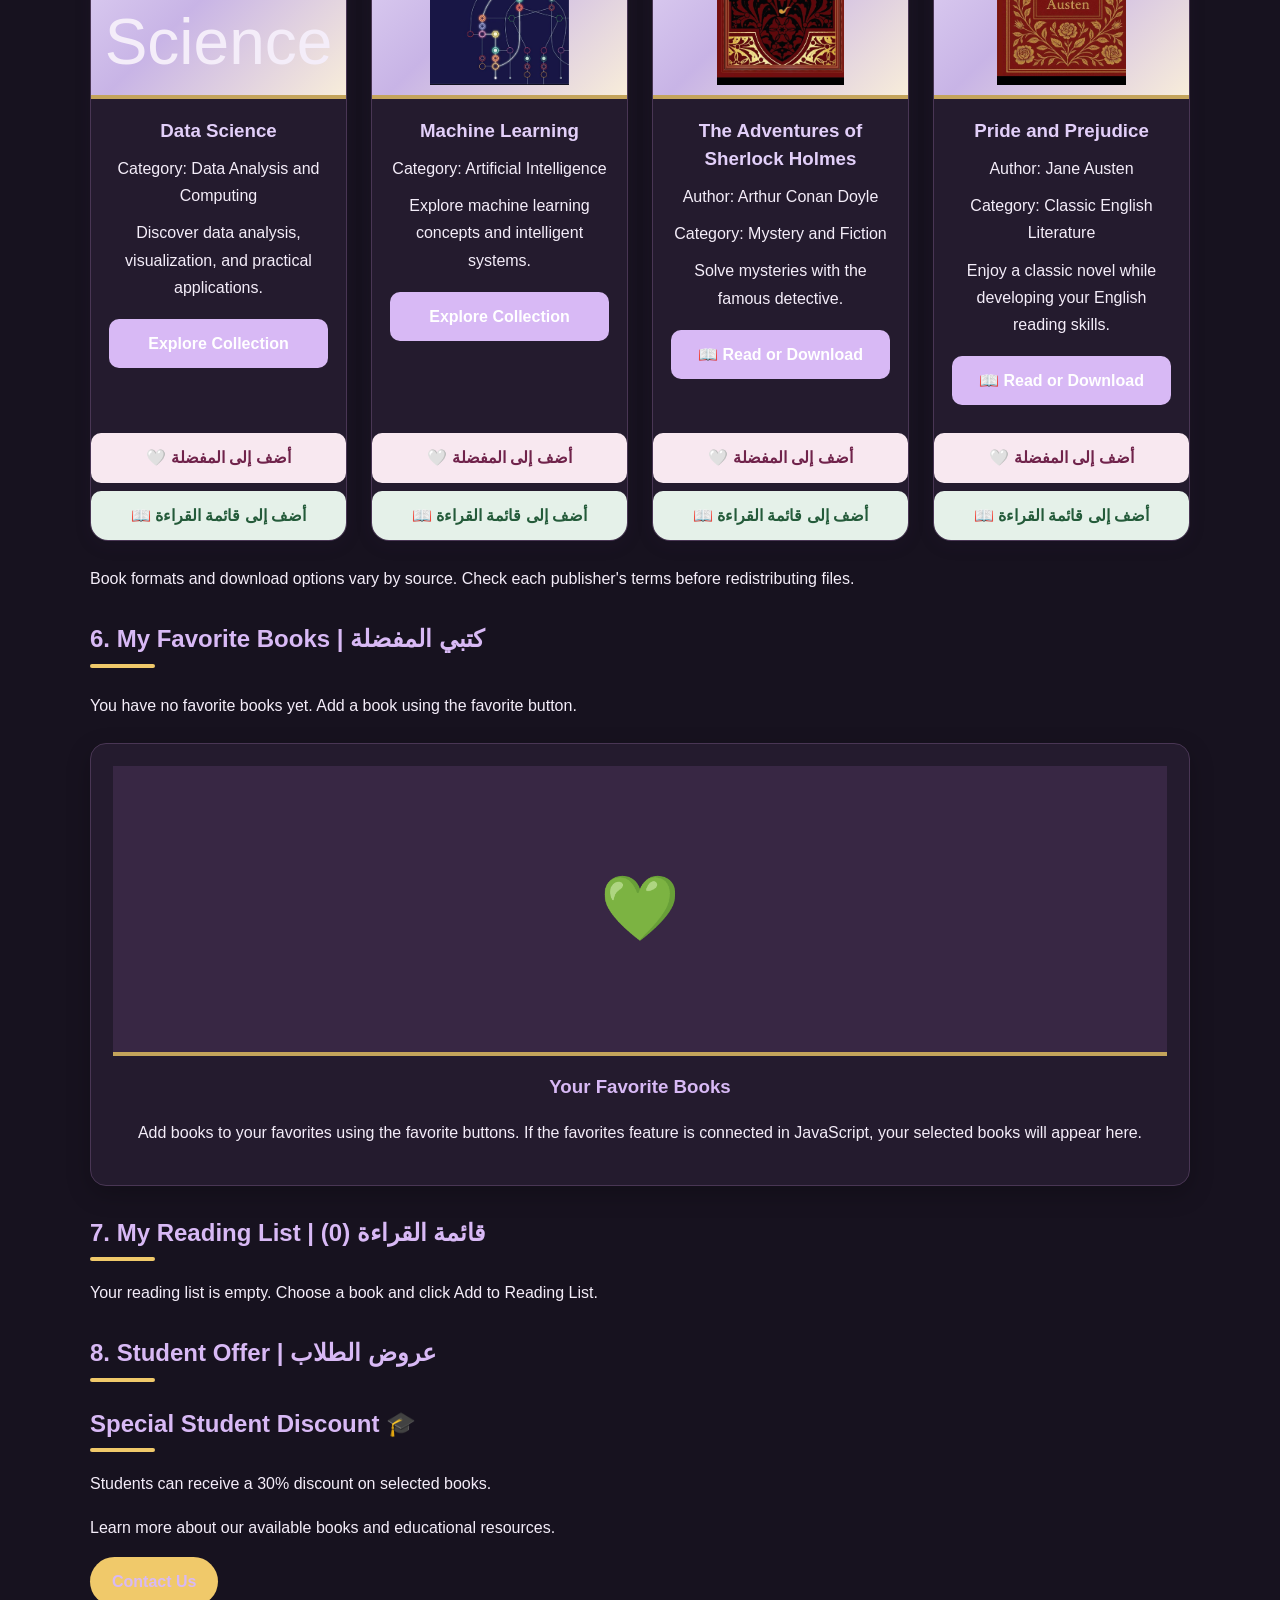
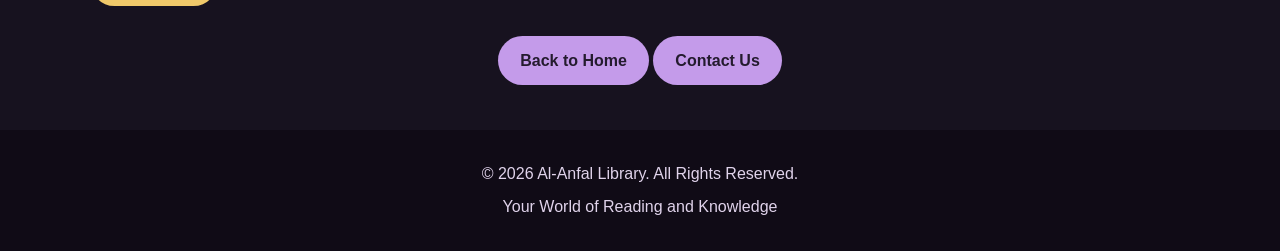
==== commit 462e4b33: "Update print statement from 'Hello' to 'Goodbye'" ====
--- a/books.html
+++ b/books.html
@@ -9,6 +9,54 @@
     <link rel="stylesheet" href="css/style.css">
 </head>
 <body>
+    <!-- Al-Anfal Side Menu -->
+<button type="button" class="menu-open" id="menu-open"
+        aria-label="Open menu" aria-controls="side-menu">
+    ☰
+</button>
+
+<div class="menu-overlay" id="menu-overlay"></div>
+
+<aside class="side-menu" id="side-menu" aria-label="Main menu">
+    <div class="side-menu-header">
+        <span>📚 Al-Anfal Library</span>
+        <button type="button" id="menu-close" aria-label="Close menu">✕</button>
+    </div>
+
+    <a href="home.html">🏠 <span data-en="Home" data-ar="الرئيسية">Home</span></a>
+    <a href="books.html">📚 <span data-en="Books" data-ar="الكتب">Books</span></a>
+    <a href="books.html#references">📖 <span data-en="References" data-ar="المراجع">References</span></a>
+
+    <button type="button" class="side-menu-action" id="settings-open">
+        ⚙️ <span data-en="Settings" data-ar="الإعدادات">Settings</span>
+    </button>
+
+    <a href="contact.html">💌 <span data-en="Contact Us" data-ar="اتصل بنا">Contact Us</span></a>
+    <a href="index.html" class="side-logout">↪ <span data-en="Logout" data-ar="تسجيل الخروج">Logout</span></a>
+</aside>
+
+<!-- Settings Panel -->
+<div class="settings-overlay" id="settings-overlay">
+    <section class="settings-panel" role="dialog"
+             aria-modal="true" aria-labelledby="settings-title">
+        <div class="settings-heading">
+            <h2 id="settings-title">Settings | الإعدادات</h2>
+            <button type="button" id="settings-close" aria-label="Close settings">✕</button>
+        </div>
+
+        <h3 data-en="Language" data-ar="اللغة">Language</h3>
+        <div class="settings-buttons">
+            <button type="button" id="language-en">English</button>
+            <button type="button" id="language-ar">العربية</button>
+        </div>
+
+        <h3 data-en="Appearance" data-ar="المظهر">Appearance</h3>
+        <div class="settings-buttons">
+            <button type="button" id="settings-light">☀️ <span data-en="Light Mode" data-ar="الوضع النهاري">Light Mode</span></button>
+            <button type="button" id="settings-dark">🌙 <span data-en="Dark Mode" data-ar="الوضع الليلي">Dark Mode</span></button>
+        </div>
+    </section>
+</div>
     <!-- Header -->
     <header>
         <h1>Al-Anfal Library</h1>
--- a/css/style.css
+++ b/css/style.css
@@ -897,5 +897,91 @@
     color: #F0C96A;
     border-color: #F0C96A;
        }
-
-
+/* Home Page Library Banner */
+
+body > header {
+background:
+linear-gradient(rgba(35, 20, 48, 0.45), rgba(35, 20, 48, 0.65)),
+url("../images/library-banner.png");
+
+background-size: cover;
+background-position: center;
+background-repeat: no-repeat;
+
+min-height: 240px;
+display: flex;
+flex-direction: column;
+justify-content: center;
+align-items: center;
+text-align: center;
+padding: 35px 20px;
+
+   }
+/* ==========================================
+FINAL FIXES - AL-ANFAL LIBRARY
+========================================== */
+
+/* Correct Library Banner Image Path */
+.library-banner {
+background-image:
+linear-gradient(
+rgba(42, 20, 61, 0.55),
+rgba(42, 20, 61, 0.65)
+),
+url("../images/library-banner.png");
+
+background-size: cover;
+background-position: center;
+background-repeat: no-repeat;
+
+}
+
+/* Make ALL book images the same size */
+.book-card .book-cover {
+width: 100%;
+height: 230px;
+min-height: 230px;
+overflow: hidden;
+display: flex;
+align-items: center;
+justify-content: center;
+}
+
+.book-card .book-cover img {
+width: 100%;
+height: 100%;
+max-width: 100%;
+object-fit: contain;
+padding: 10px;
+margin: 0;
+display: block;
+}
+
+/* Keep book information aligned */
+.book-card {
+display: flex;
+flex-direction: column;
+height: 100%;
+}
+
+.book-card .book-info {
+flex: 1;
+}
+
+/* Same image size on mobile */
+@media (max-width: 768px) {
+.book-card .book-cover {
+height: 230px;
+min-height: 230px;
+}
+}
+
+@media (max-width: 480px) {
+.book-card .book-cover {
+height: 190px;
+min-height: 190px;
+}
+}
+
+
+
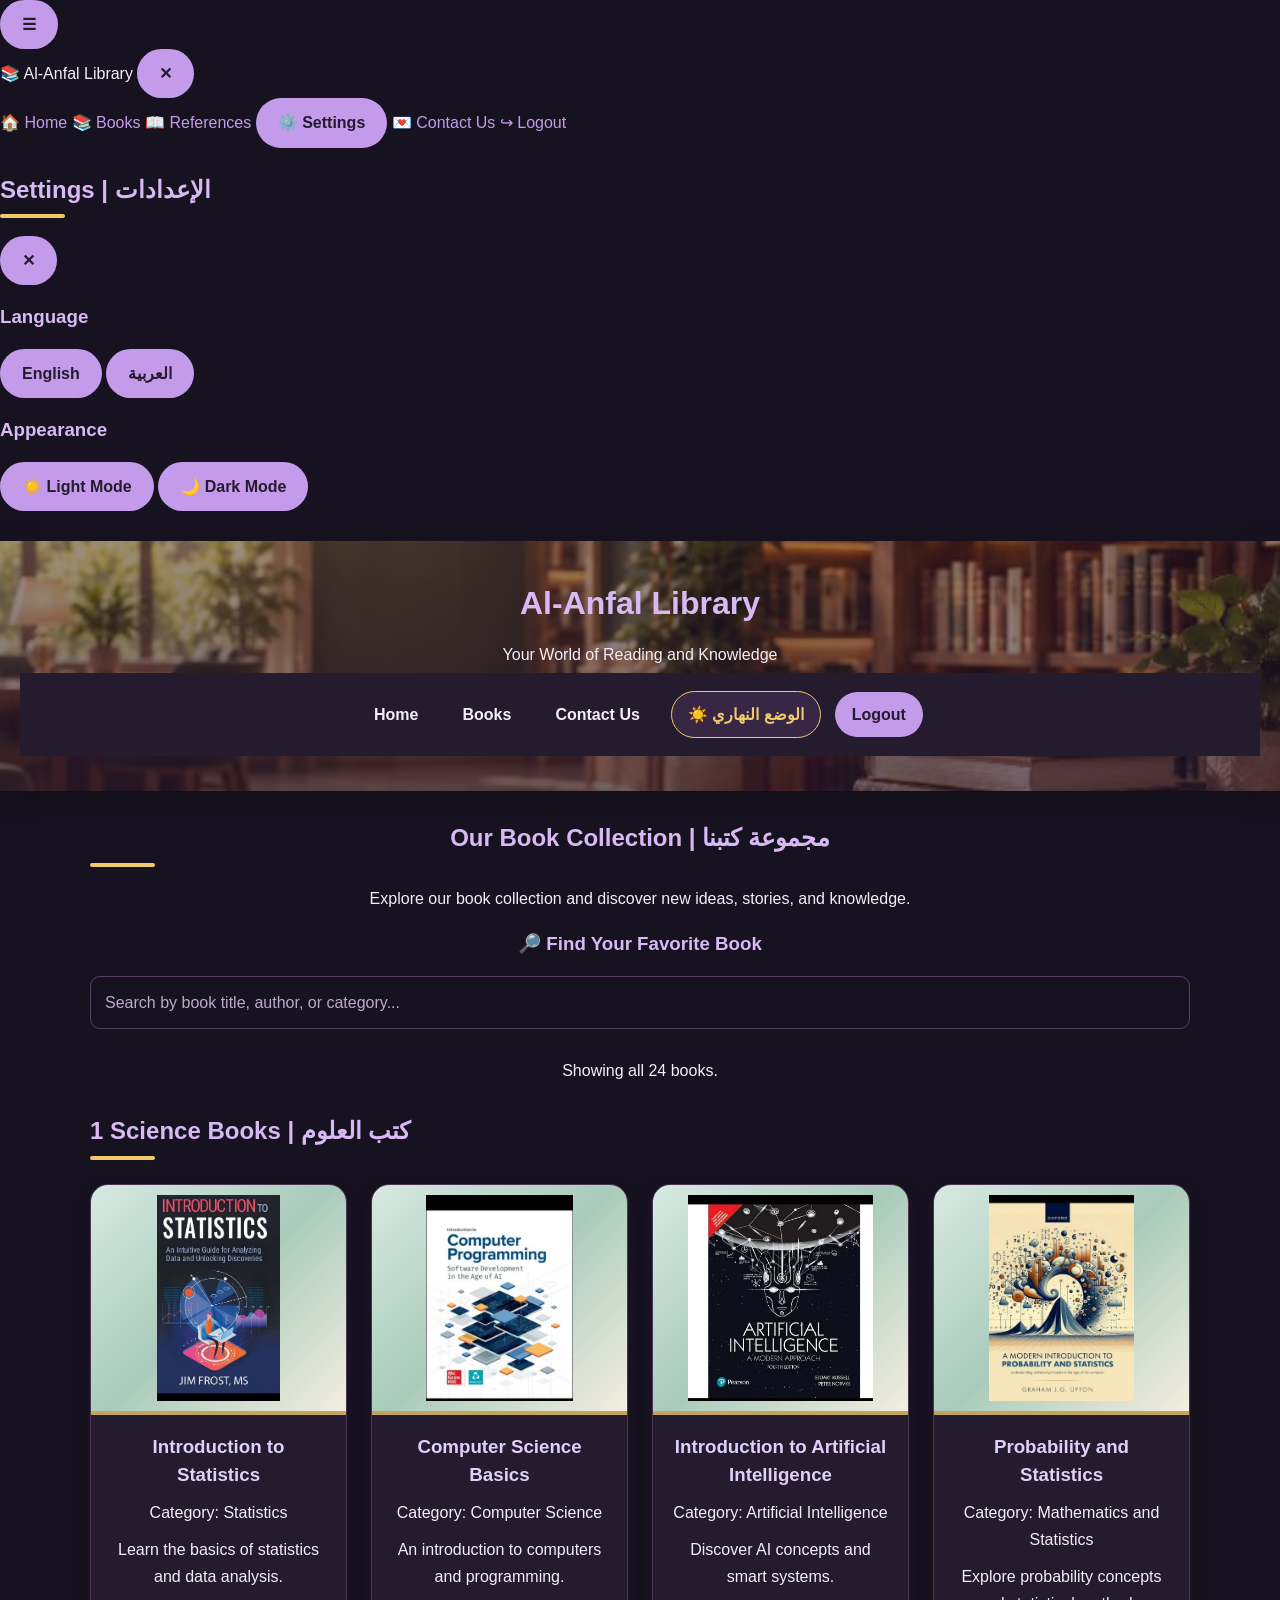
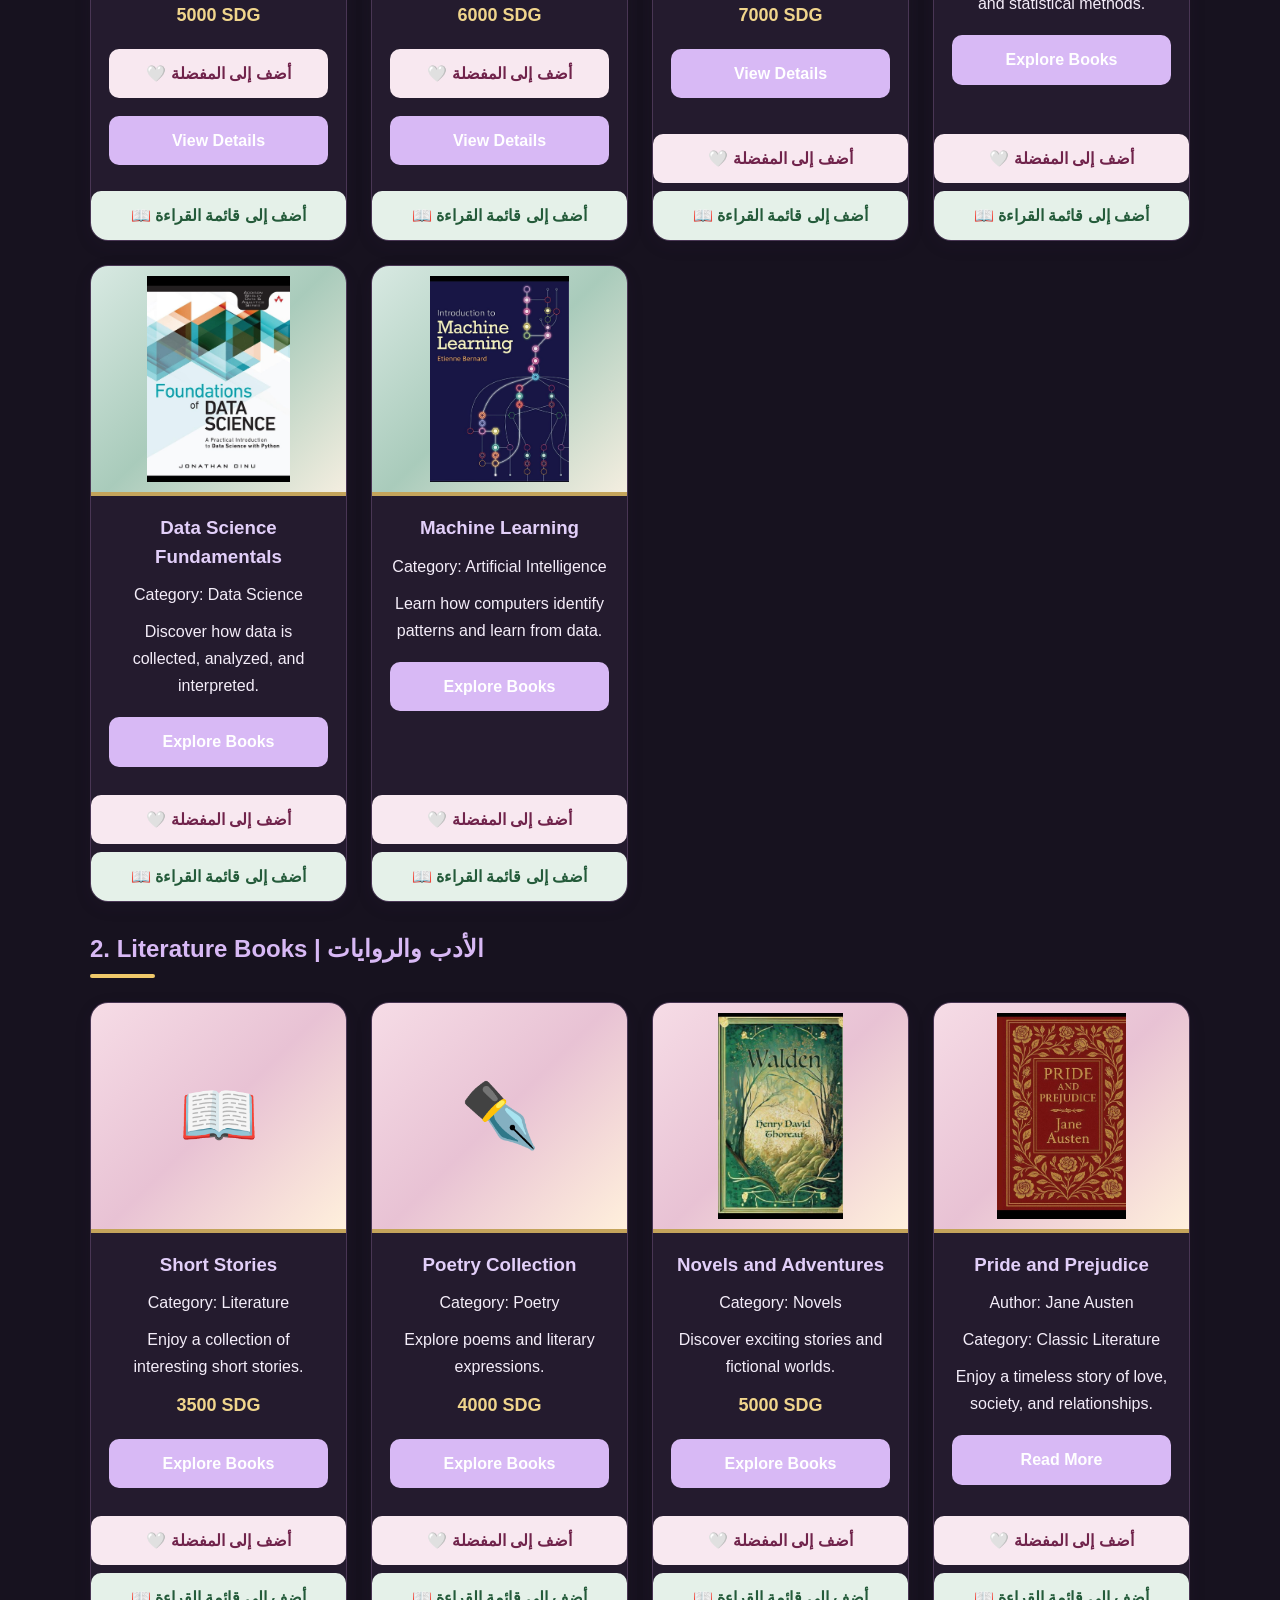
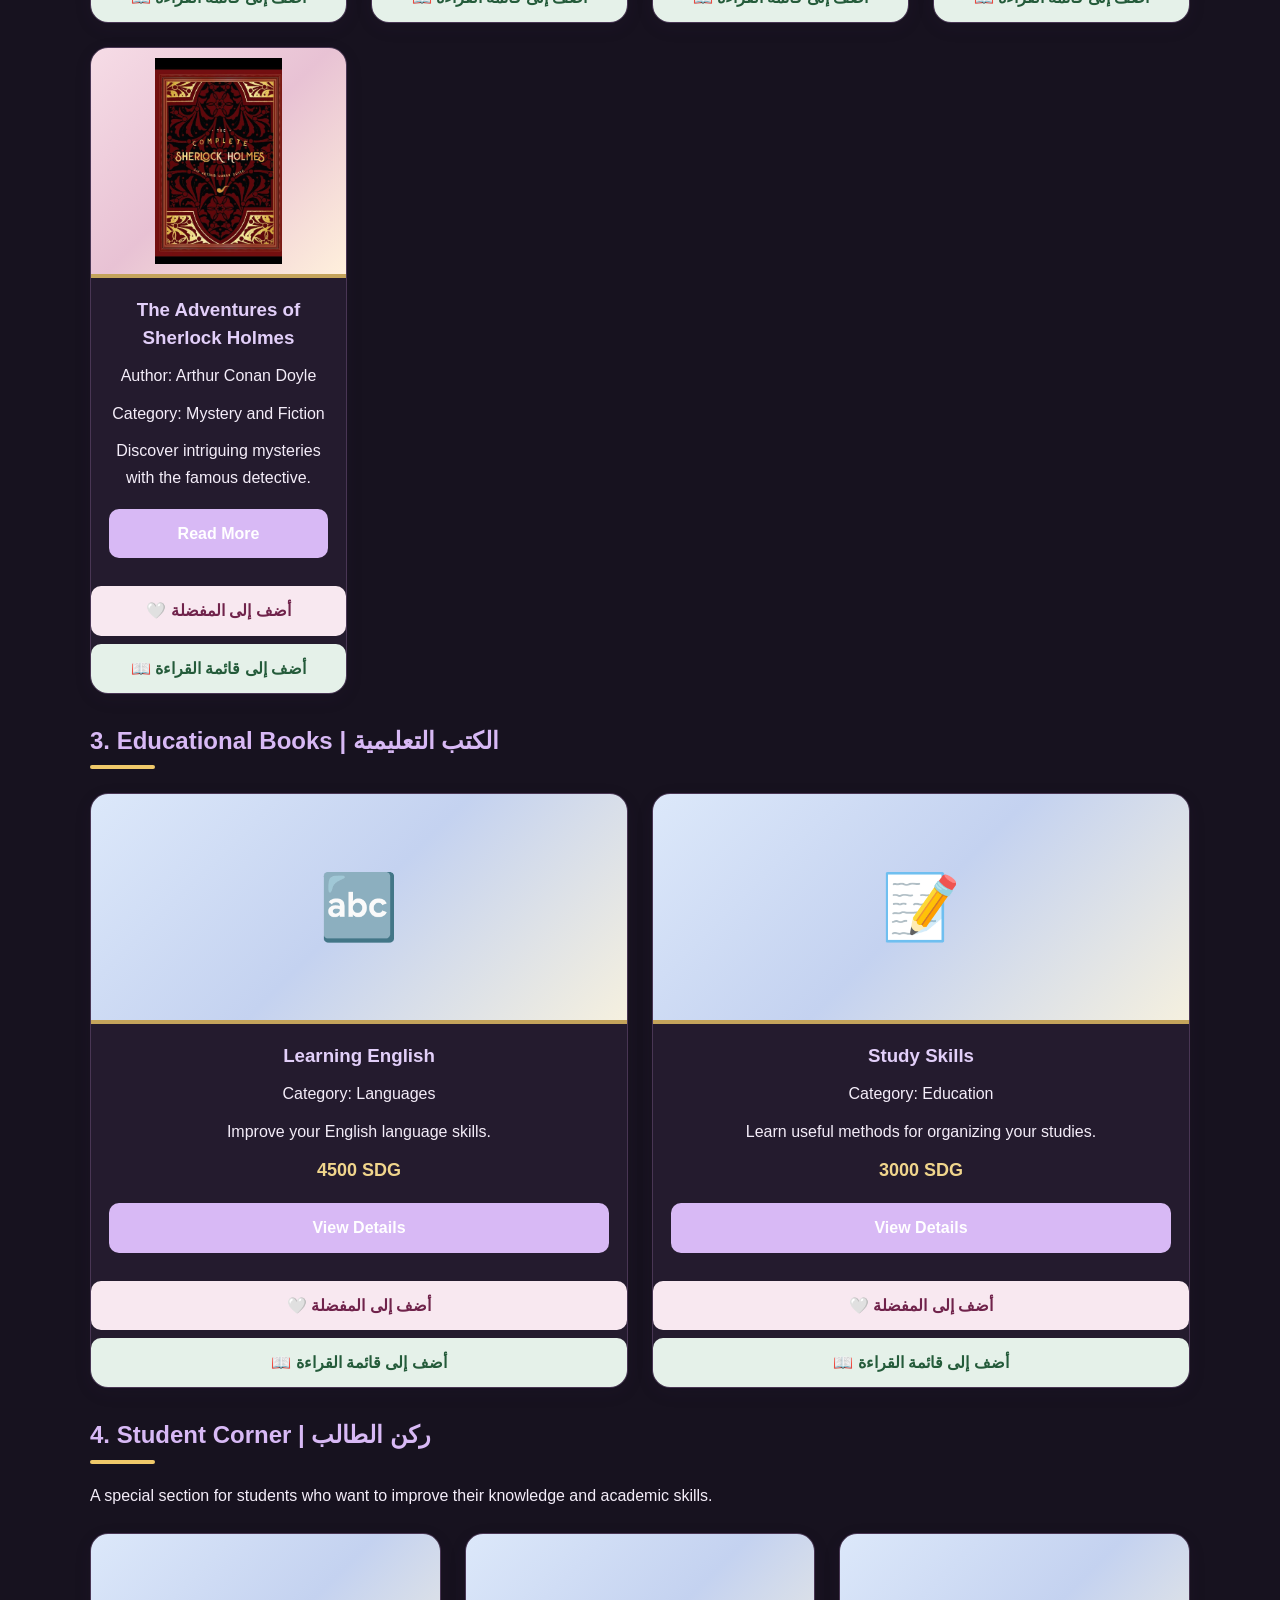
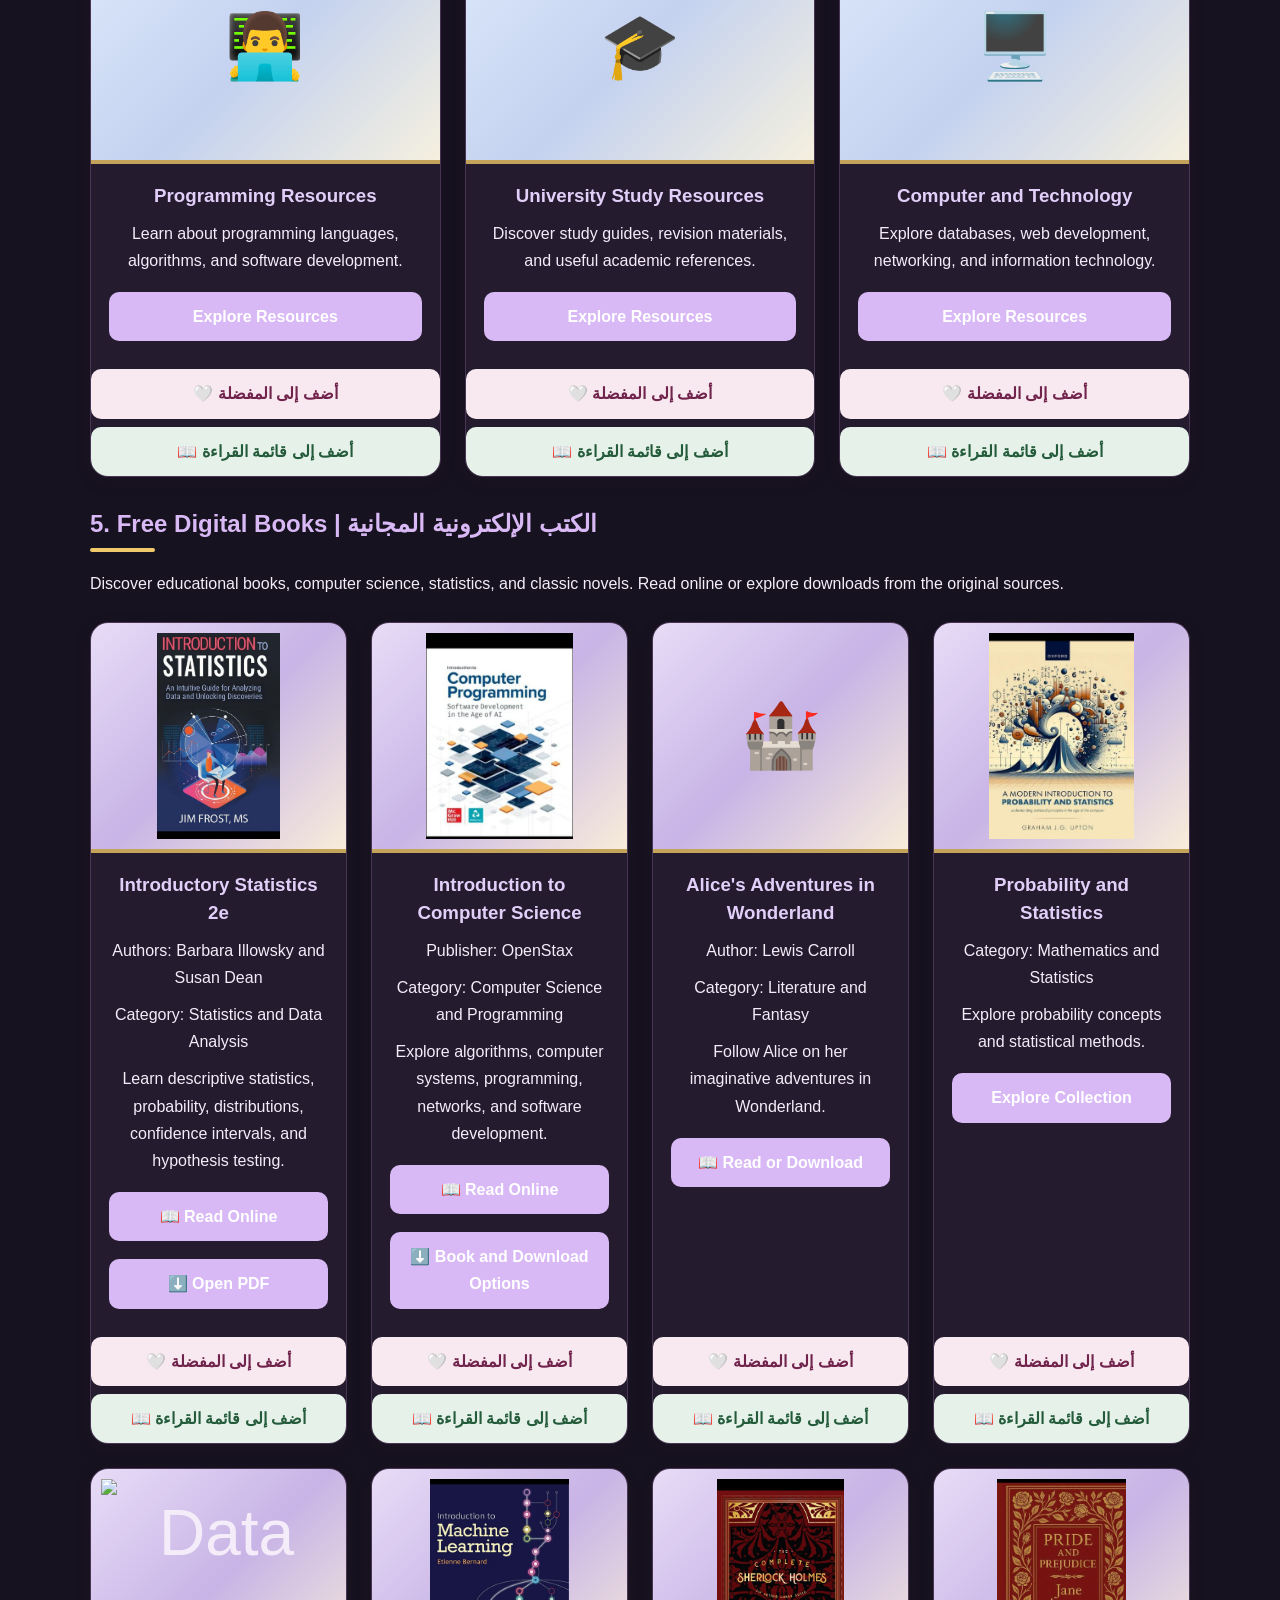
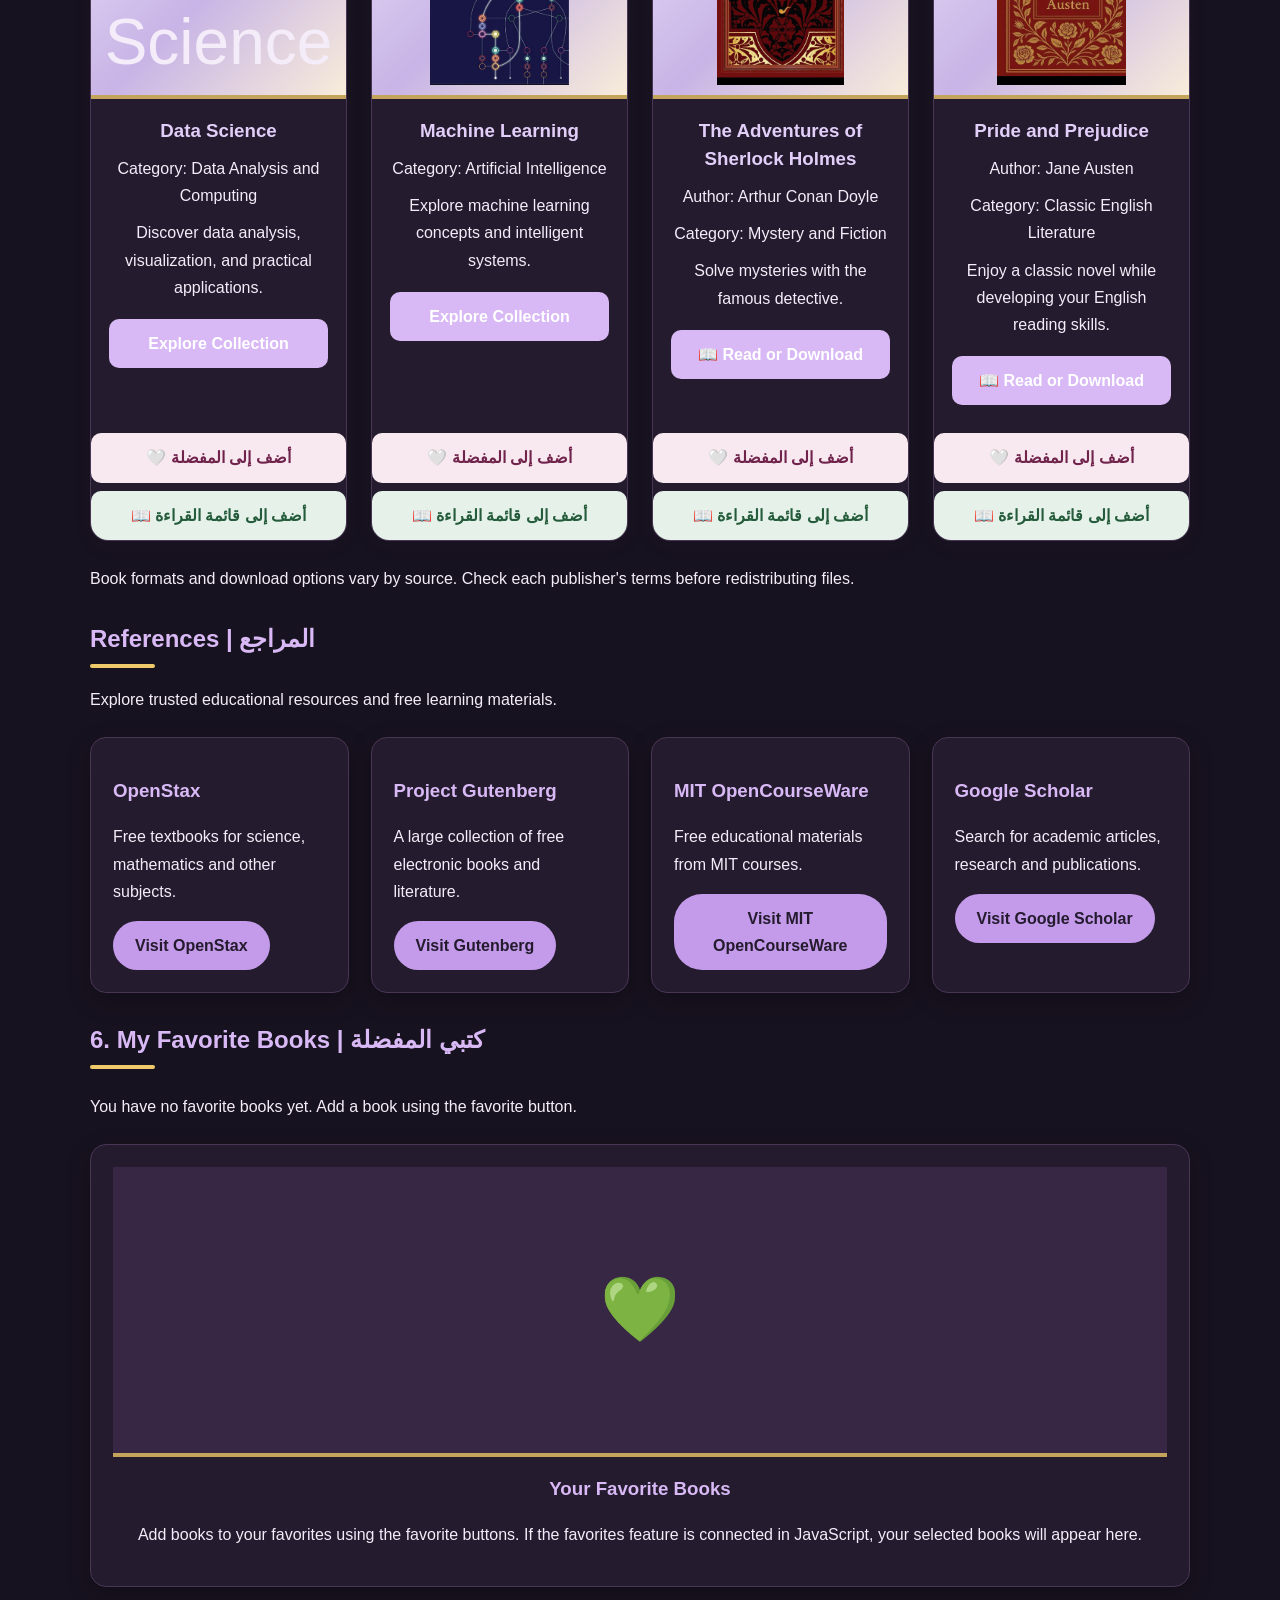
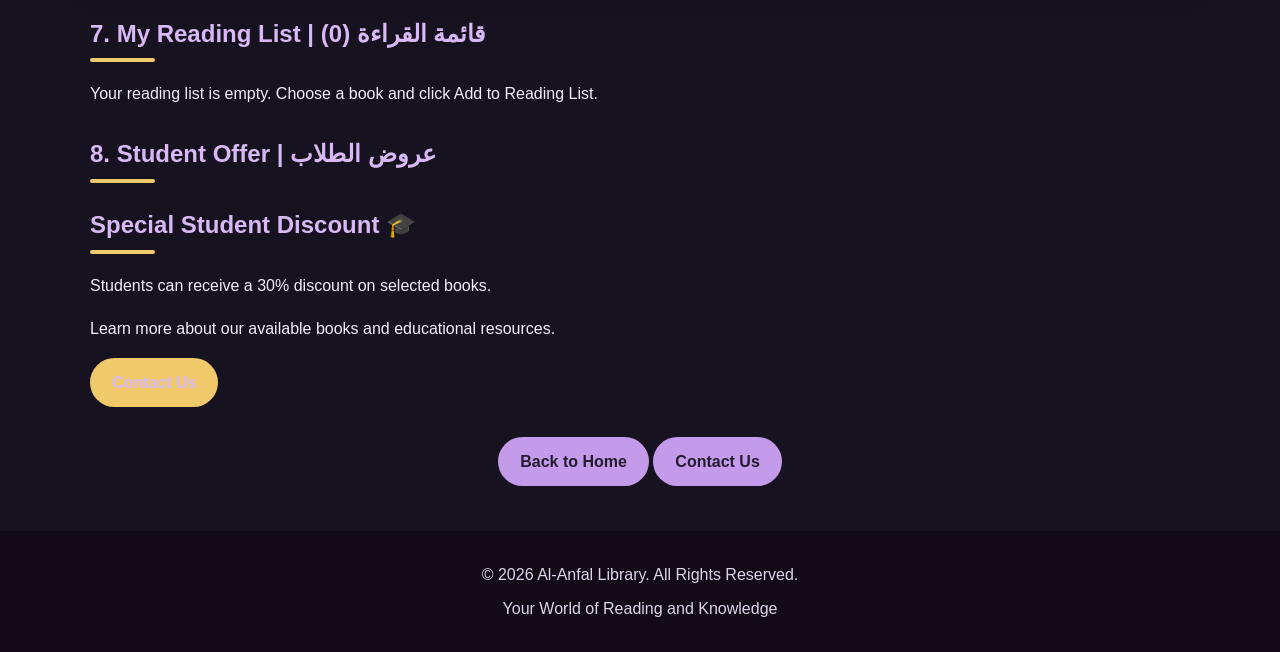
==== commit 58acc62f: "Update books.html" ====
--- a/books.html
+++ b/books.html
@@ -597,6 +597,49 @@
                 Check each publisher's terms before redistributing files.
             </p>
         </section>
+      <!-- References Section -->
+<section class="section references-section" id="references">
+    <h2 class="section-title">References | المراجع</h2>
+    <p>Explore trusted educational resources and free learning materials.</p>
+
+    <div class="cards-grid">
+        <div class="info-card">
+            <h3>OpenStax</h3>
+            <p>Free textbooks for science, mathematics and other subjects.</p>
+            <a href="https://openstax.org/"
+               target="_blank" rel="noopener noreferrer" class="btn">
+                Visit OpenStax
+            </a>
+        </div>
+
+        <div class="info-card">
+            <h3>Project Gutenberg</h3>
+            <p>A large collection of free electronic books and literature.</p>
+            <a href="https://www.gutenberg.org/"
+               target="_blank" rel="noopener noreferrer" class="btn">
+                Visit Gutenberg
+            </a>
+        </div>
+
+        <div class="info-card">
+            <h3>MIT OpenCourseWare</h3>
+            <p>Free educational materials from MIT courses.</p>
+            <a href="https://ocw.mit.edu/"
+               target="_blank" rel="noopener noreferrer" class="btn">
+                Visit MIT OpenCourseWare
+            </a>
+        </div>
+
+        <div class="info-card">
+            <h3>Google Scholar</h3>
+            <p>Search for academic articles, research and publications.</p>
+            <a href="https://scholar.google.com/"
+               target="_blank" rel="noopener noreferrer" class="btn">
+                Visit Google Scholar
+            </a>
+        </div>
+    </div>
+</section>
 
         <!-- 6. Favorites -->
         <section id="favorites">
